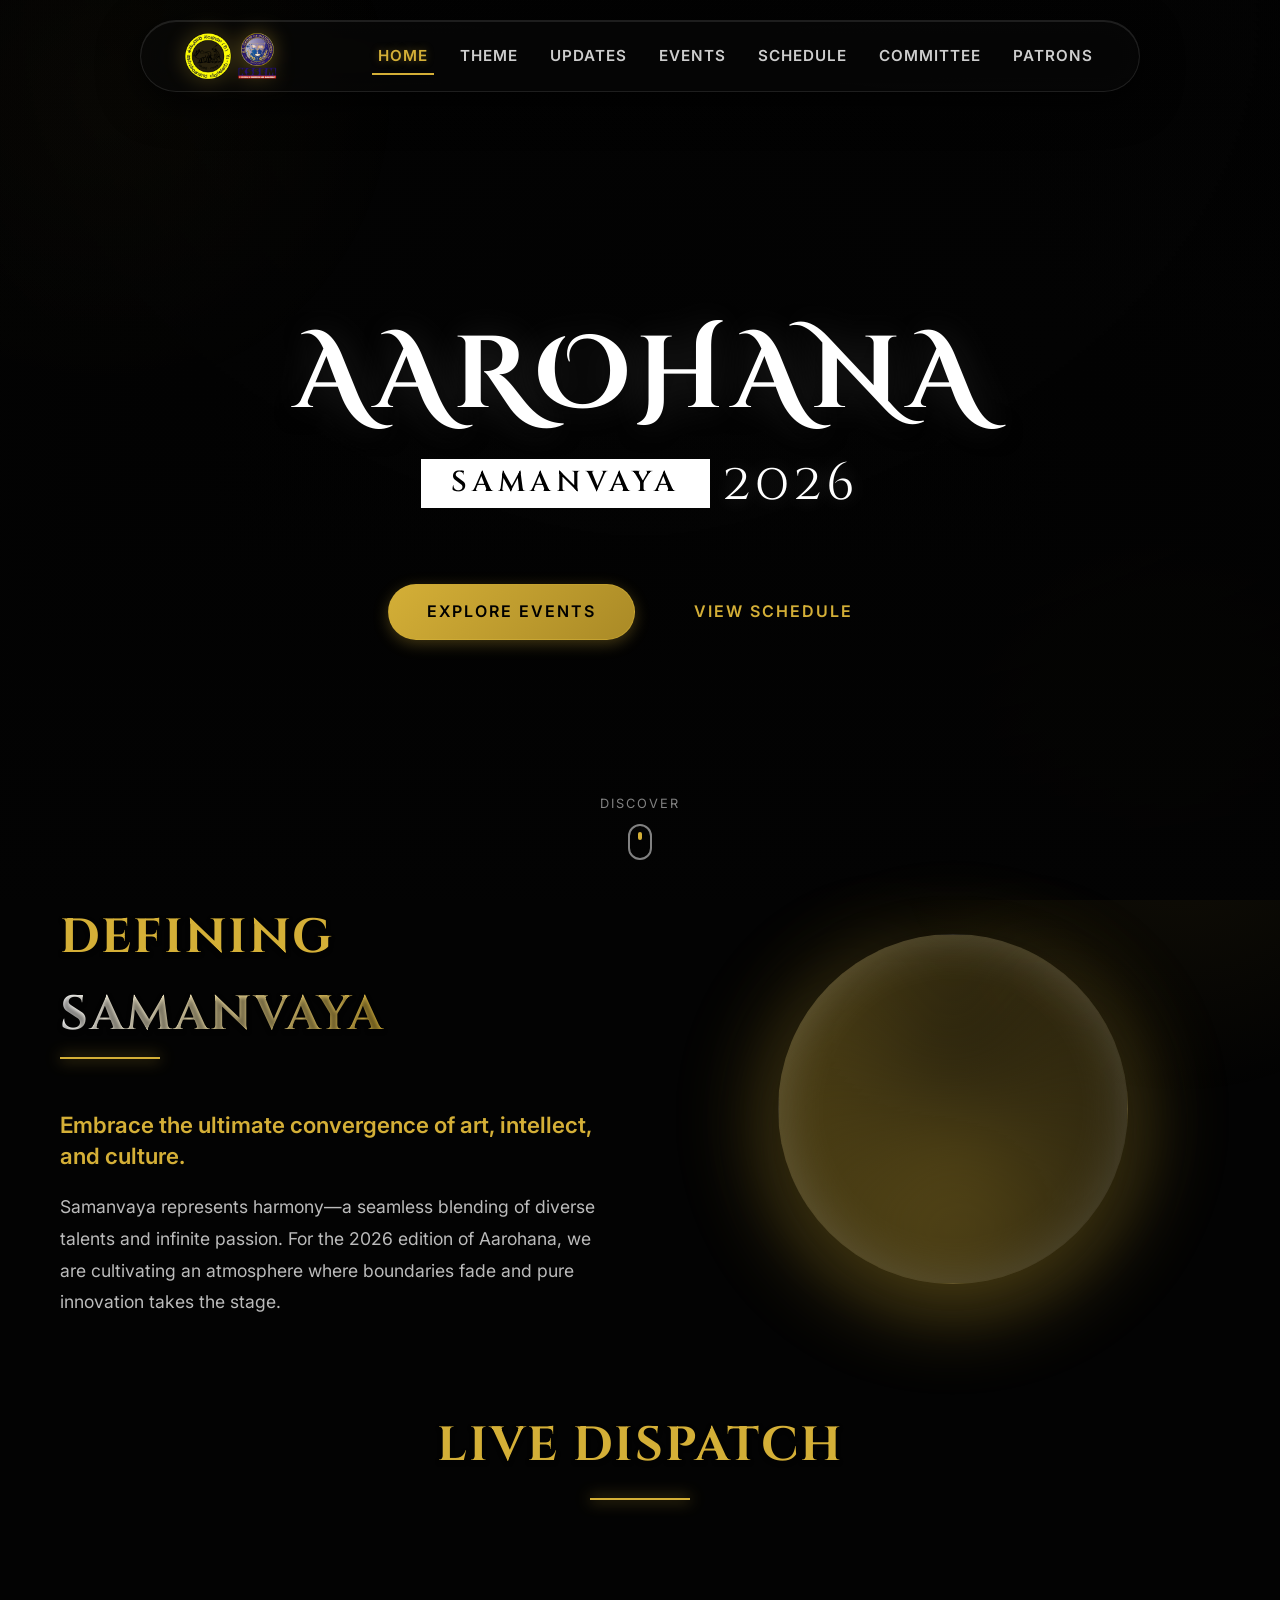
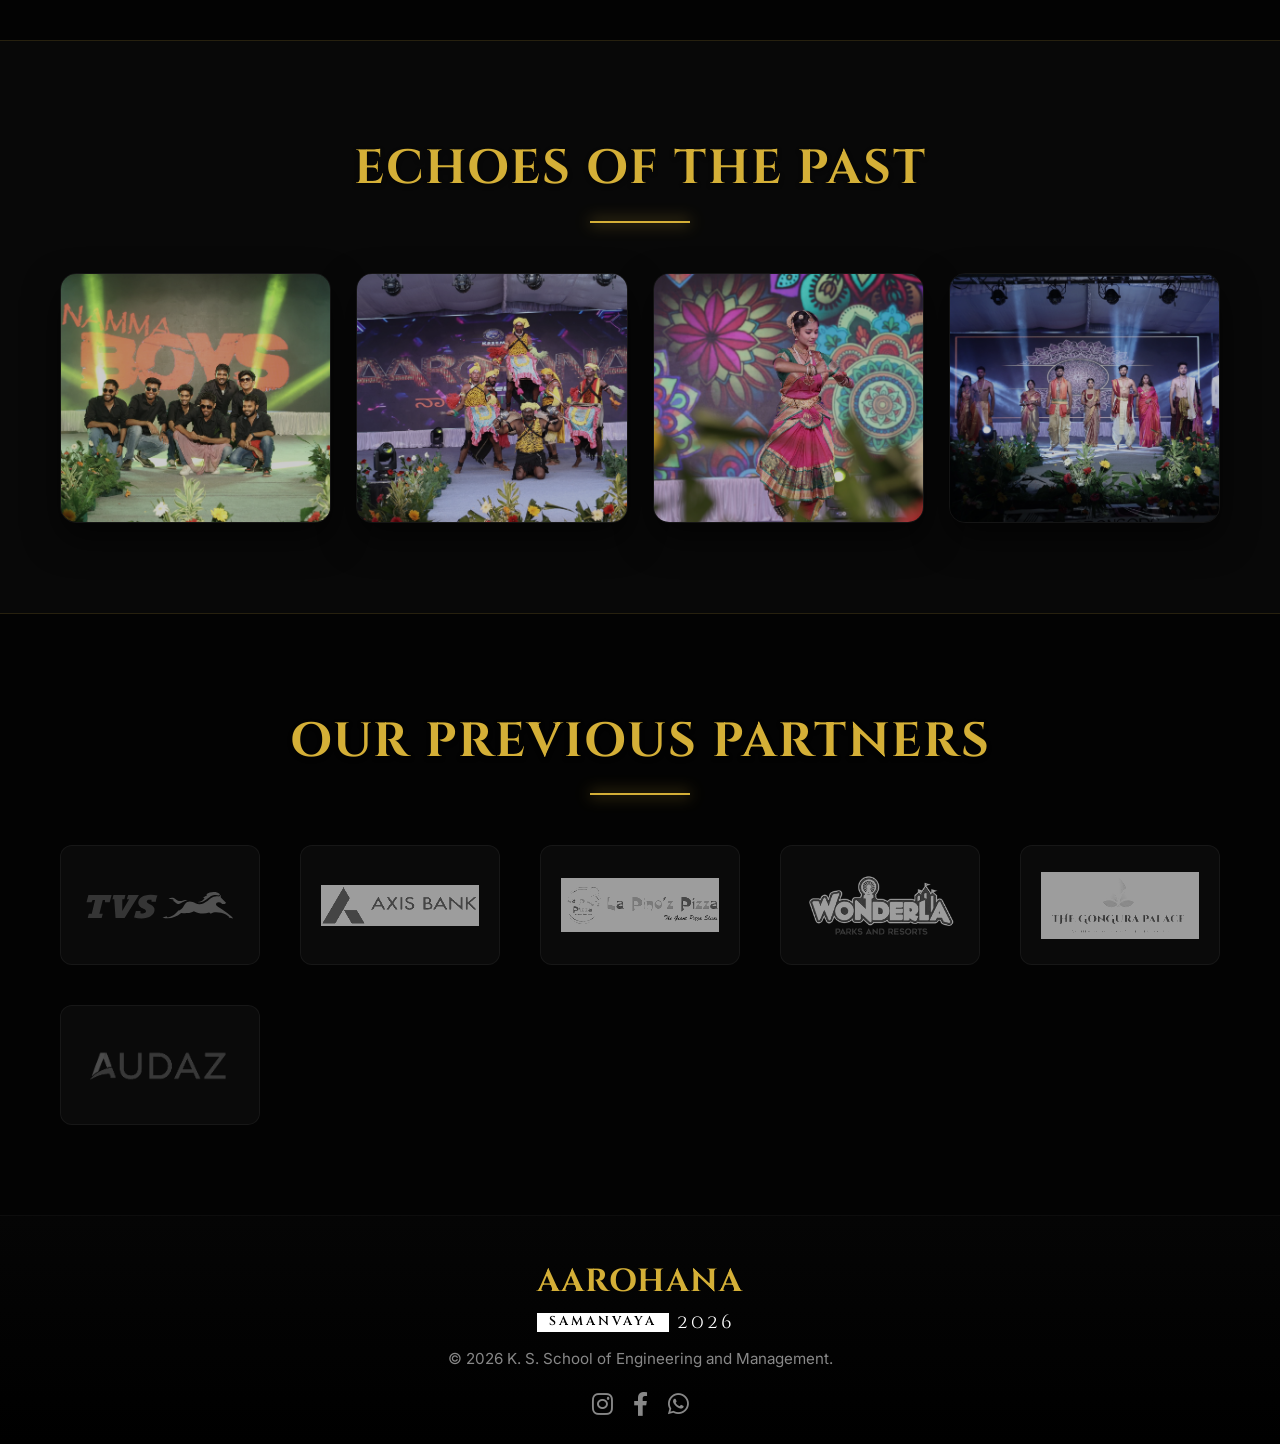
==== index.html @ 51654f7c "Initial commit" ====
<!DOCTYPE html>
<html lang="en">

<head>
    <meta charset="UTF-8">
    <meta name="viewport" content="width=device-width, initial-scale=1.0">
    <title>AAROHANA 2026 - KSSEM College Fest</title>
    <link rel="preconnect" href="https://fonts.googleapis.com">
    <link rel="preconnect" href="https://fonts.gstatic.com" crossorigin>
    <link
        href="https://fonts.googleapis.com/css2?family=Cinzel:wght@400;600;700&family=Cinzel+Decorative:wght@700&family=Inter:wght@300;400;600;700&family=Playfair+Display:wght@700&display=swap"
        rel="stylesheet">
    <link rel="stylesheet" href="https://cdnjs.cloudflare.com/ajax/libs/font-awesome/6.0.0-beta3/css/all.min.css">
    <link rel="stylesheet" href="style.css">
    <!-- Add Favicon Links Here -->
    <!-- <link rel="icon" href="/favicon.ico" sizes="any"> -->
    <!-- <link rel="apple-touch-icon" href="/apple-touch-icon.png"> -->
</head>

<body>
    <!-- Ambient Background Glows -->
    <div class="ambient-glow top-left"></div>
    <div class="ambient-glow bottom-right"></div>

    <!-- Header (Pill Style) -->
    <header class="site-header">
        <div class="container header-flex">
            <div class="logo">
                <a href="index.html"><img src="images/logo/kssem-logo-placeholder.webp" alt="KSSEM Logo"></a>
            </div>
            <nav class="main-navigation">
                <ul>
                    <li><a href="index.html" class="active">Home</a></li>
                    <li><a href="index.html#samanvaya">Theme</a></li>
                    <li><a href="index.html#updates">Updates</a></li>
                    <li><a href="events.html">Events</a></li>
                    <li><a href="schedule.html">Schedule</a></li>
                    <li><a href="committee.html">Committee</a></li>
                    <li><a href="managing_committee.html">Patrons</a></li>
                </ul>
            </nav>
            <button class="menu-toggle" aria-label="Toggle Menu">☰</button>
        </div>
    </header>

    <main>
        <!-- Premium Hero Section -->
        <section id="hero" class="hero-section">
            <video autoplay loop muted playsinline class="hero-background-video">
                <!-- Make sure to apply CSS blend-modes to this video -->
                <source src="images/video.webm" type="video/mp4">
            </video>
            <div class="hero-overlay"></div>

            <div class="hero-content reveal stagger-1">
                <h1 class="fest-title tracking-in-expand">AAROHANA</h1>
                <div class="theme-subtitle-row">
                    <span class="theme-badge">SAMANVAYA</span>
                    <span class="theme-year">2026</span>
                </div>

                <div class="hero-actions reveal stagger-2">
                    <a href="events.html" class="button button-primary glow-btn">Explore Events</a>
                    <a href="schedule.html" class="button button-outline">View Schedule</a>
                </div>
            </div>

            <!-- Scroll Indicator -->
            <div class="scroll-indicator">
                <span>Discover</span>
                <div class="mouse-icon"></div>
            </div>
        </section>

        <!-- The Theme Section (New UX Addition) -->
        <section id="samanvaya" class="">
            <div class="container theme-grid">
                <div class="theme-text reveal tilt-card">
                    <h2 class="section-title left-align">Defining <span class="text-gradient">SAMANVAYA</span></h2>
                    <p class="premium-lead">Embrace the ultimate convergence of art, intellect, and culture.</p>
                    <p>Samanvaya represents harmony—a seamless blending of diverse talents and infinite passion. For the
                        2026 edition of Aarohana, we are cultivating an atmosphere where boundaries fade and pure
                        innovation takes the stage.</p>
                </div>
                <div class="theme-visual reveal hover-glow">
                    <!-- Placeholder for an abstract 3D shape or highly aesthetic logo -->
                    <div class="glass-orb"></div>
                </div>
            </div>
        </section>

        <!-- Live Updates Section -->
        <section id="updates" class="content-section reveal stagger-container">
            <div class="container">
                <h2 class="section-title">Live Dispatch</h2>
                <div class="updates-wrapper">
                </div>
            </div>
        </section>

        <!-- Legacy Gallery -->
        <section id="gallery" class="content-section section-dark reveal stagger-container">
            <div class="container">
                <h2 class="section-title">Echoes of the Past</h2>
                <div class="masonry-gallery">
                    <div class="gallery-item tilt-card reveal"><img src="images/gallery/past-fest1.webp"
                            alt="Aarohana Fest Legacy"></div>
                    <div class="gallery-item tilt-card reveal"><img src="images/gallery/past-fest2.webp"
                            alt="Aarohana Fest Legacy"></div>
                    <div class="gallery-item tilt-card reveal"><img src="images/gallery/past-fest3.webp"
                            alt="Aarohana Fest Legacy"></div>
                    <div class="gallery-item tilt-card reveal"><img src="images/gallery/past-fest4.webp"
                            alt="Aarohana Fest Legacy"></div>
                </div>
            </div>
        </section>

        <!-- Elite Sponsors -->
        <section id="sponsors" class="content-section reveal stagger-container">
            <div class="container">
                <h2 class="section-title">Our Previous Partners</h2>
                <div class="sponsors-grid">
                    <div class="sponsor-logo tilt-card reveal"><img src="images/sponsors/TVSLogo.svg" alt="TVS"></div>
                    <div class="sponsor-logo tilt-card reveal"><img src="images/sponsors/sponsor1-logo.png"
                            alt="Axis Bank"></div>
                    <div class="sponsor-logo tilt-card reveal"><img src="images/sponsors/sponsor2-logo.png"
                            alt="La Pinoz"></div>
                    <div class="sponsor-logo tilt-card reveal"><img src="images/sponsors/wonderla.webp" alt="Wonderla">
                    </div>
                    <div class="sponsor-logo tilt-card reveal"><img src="images/sponsors/sponsor3-logo.png"
                            alt="Gongura"></div>
                    <div class="sponsor-logo tilt-card reveal"><img src="images/sponsors/AUDAZ.png" alt="Audaz"></div>
                </div>
            </div>
        </section>

    </main>

    <footer class="site-footer reveal">
        <div class="container footer-grid">
            <div class="footer-brand">
                <h3>AAROHANA</h3>
                <div class="footer-subtitle-row">
                    <span class="footer-badge">SAMANVAYA</span>
                    <span class="footer-year">2026</span>
                </div>
            </div>
            <div class="footer-meta">
                <p>&copy; 2026 K. S. School of Engineering and Management.</p>
                <div class="social-links">
                    <a href="https://www.instagram.com/kssem_culturals/" class="glow-hover"><i
                            class="fab fa-instagram"></i></a>
                    <a href="https://www.facebook.com/KSSEM-Aarohana-113875901332469" class="glow-hover"><i
                            class="fab fa-facebook-f"></i></a>
                    <a href="https://whatsapp.com/channel/0029VaSi5H05K3za6AUvZF2I" class="glow-hover"><i
                            class="fab fa-whatsapp"></i></a>
                </div>
            </div>
        </div>
    </footer>

    <script src="script.js"></script>
</body>

</html>
---- style.css ----
/* === Add or Modify these styles in style.css === */

/* --- Global Styles & Variables --- */
:root {
    --primary-color: #D4AF37; /* Premium Gold */
    --primary-glow: rgba(212, 175, 55, 0.6);
    --secondary-color: #F8E287; /* Light Gold Accent */
    --background-color: #030303; /* Absolute Dark - OLED black */
    --text-color: #E6E6E6; 
    --header-bg: rgba(10, 10, 10, 0.55); /* More translucent for pill */
    --footer-bg: #000000;
    --light-text: #ffffff;
    --card-bg: rgba(20, 20, 20, 0.4); /* True dark glassmorphism */
    --border-light: rgba(212, 175, 55, 0.15); 
    --border-medium: rgba(212, 175, 55, 0.4); 
    --accent-bg-color: #080808; 

    --font-title: 'Cinzel Decorative', serif;
    --font-heading: 'Cinzel', serif;
    --font-body: 'Inter', sans-serif;

    --container-width: 1200px;
}

* { box-sizing: border-box; margin: 0; padding: 0; }
html { scroll-behavior: smooth; }
body { font-family: var(--font-body); background-color: var(--background-color); color: var(--text-color); line-height: 1.6; font-size: 16px; overflow-x: hidden; }
.container { max-width: var(--container-width); margin: 0 auto; padding: 0 20px; }
a { color: var(--primary-color); text-decoration: none; transition: color 0.3s ease, text-shadow 0.3s ease; }
a:hover { color: var(--secondary-color); text-shadow: 0 0 10px rgba(248, 226, 135, 0.5); }
img { max-width: 100%; height: auto; display: block; }
.section-title { font-family: var(--font-heading); color: var(--primary-color); text-align: center; font-size: 3rem; margin-bottom: 50px; position: relative; padding-bottom: 15px; letter-spacing: 2px; text-transform: uppercase; text-shadow: 0 2px 4px rgba(0,0,0,0.5); }
.section-title::after { content: ''; position: absolute; bottom: 0; left: 50%; transform: translateX(-50%); width: 100px; height: 2px; background-color: var(--primary-color); box-shadow: 0 0 15px var(--primary-color); }
.content-section { padding: 90px 0; }
.accent-bg { background-color: var(--accent-bg-color); }
.text-center { text-align: center; }

/* --- Header (Pill Style) --- */
.site-header { 
    background-color: var(--header-bg); 
    backdrop-filter: blur(20px); 
    -webkit-backdrop-filter: blur(20px); 
    padding: 10px 20px; 
    border: 1px solid rgba(255, 255, 255, 0.1); 
    box-shadow: 0 10px 40px rgba(0, 0, 0, 0.8), inset 0 1px 0 rgba(255, 255, 255, 0.1); 
    position: fixed; 
    top: 20px; 
    left: 50%; 
    transform: translateX(-50%);
    width: 90%; 
    max-width: 1000px;
    border-radius: 50px;
    z-index: 1000; 
    transition: all 0.4s cubic-bezier(0.25, 1, 0.5, 1); 
}
.header-flex { display: flex; justify-content: space-between; align-items: center; }
.logo img { height: 50px; width: auto; filter: drop-shadow(0 0 10px rgba(212, 175, 55, 0.4)); transition: filter 0.3s; }
.logo img:hover { filter: drop-shadow(0 0 20px rgba(212, 175, 55, 0.8)); }
.main-navigation ul { list-style: none; display: flex; gap: 20px; margin: 0; padding: 0; align-items: center; flex-wrap: wrap; }
.main-navigation a { font-family: var(--font-body); font-weight: 600; color: var(--light-text); padding: 8px 6px; border-bottom: 2px solid transparent; transition: all 0.3s ease; font-size: 0.95rem; text-transform: uppercase; letter-spacing: 1px; white-space: nowrap; opacity: 0.8; }
.main-navigation a:hover, .main-navigation a.active { color: var(--primary-color); border-bottom-color: var(--primary-color); opacity: 1; text-shadow: 0 0 8px rgba(212, 175, 55, 0.4); }
.menu-toggle { display: none; background: none; border: none; font-size: 2rem; cursor: pointer; color: var(--primary-color); }

/* --- Premium Hero Section --- */
.hero-section { position: relative; min-height: 100vh; display: flex; align-items: center; justify-content: center; text-align: center; overflow: hidden; border: none; padding: 120px 20px 80px 20px; box-sizing: border-box; }
.hero-background-video { position: absolute; top: 0; left: 0; width: 100%; height: 100%; z-index: -2; object-fit: cover; filter: brightness(0.5) contrast(1.2) hue-rotate(-10deg); }
.hero-overlay { position: absolute; top: 0; left: 0; width: 100%; height: 100%; background: linear-gradient(180deg, rgba(3,3,3,0.2) 0%, rgba(3,3,3,0.95) 100%), radial-gradient(circle at center, rgba(0,0,0,0) 0%, rgba(3,3,3,0.6) 100%); z-index: -1; }
.hero-content { position: relative; z-index: 10; display: flex; flex-direction: column; align-items: center; gap: 15px; padding-top: 20px; max-width: 100%; }
.year-badge { background: rgba(212, 175, 55, 0.1); border: 1px solid var(--primary-color); padding: 8px 24px; border-radius: 30px; font-family: var(--font-body); font-size: 0.9rem; text-transform: uppercase; letter-spacing: 3px; color: var(--primary-color); box-shadow: 0 0 20px rgba(212, 175, 55, 0.2); margin-bottom: 5px; }
.fest-title { font-family: var(--font-title); font-size: clamp(3rem, 8vw, 6.5rem); color: #fff; line-height: 1.1; letter-spacing: clamp(2px, 2vw, 8px); text-shadow: 0 0 40px rgba(255, 255, 255, 0.15), 0 5px 20px rgba(0,0,0,0.8); margin-bottom: 5px; width: 100%; word-wrap: break-word; }
.theme-subtitle-row { display: flex; align-items: center; justify-content: center; gap: 12px; margin-top: 5px; margin-bottom: 30px; }
.theme-badge { font-family: 'Cinzel', serif; font-size: 1.8rem; color: #000; background: #fff; padding: 10px 30px; letter-spacing: 5px; text-transform: uppercase; font-weight: 600; line-height: 1; }
.theme-year { font-family: var(--font-title); font-size: 3.2rem; color: #fff; letter-spacing: 5px; line-height: 1; text-shadow: 0 0 20px rgba(255,255,255,0.2); }
.hero-actions { display: flex; gap: 20px; margin-top: 30px; justify-content: center; }

/* Scroll Indicator */
.scroll-indicator { position: absolute; bottom: 40px; left: 50%; transform: translateX(-50%); display: flex; flex-direction: column; align-items: center; gap: 10px; color: rgba(255,255,255,0.5); font-size: 0.8rem; text-transform: uppercase; letter-spacing: 2px; animation: pulse 2s infinite; pointer-events: none; }
.mouse-icon { width: 24px; height: 36px; border: 2px solid rgba(255,255,255,0.5); border-radius: 12px; position: relative; }
.mouse-icon::before { content: ''; width: 4px; height: 8px; background: var(--primary-color); position: absolute; top: 6px; left: 50%; transform: translateX(-50%); border-radius: 2px; animation: scrollBounce 1.5s infinite; }
@keyframes scrollBounce { 0% { top: 6px; opacity: 1; } 100% { top: 18px; opacity: 0; } }
@keyframes pulse { 0% { opacity: 0.6; } 50% { opacity: 1; } 100% { opacity: 0.6; } }

/* --- Dynamic Lighting & Effects --- */
.ambient-glow { position: fixed; width: 600px; height: 600px; border-radius: 50%; background: radial-gradient(circle, rgba(212, 175, 55, 0.08) 0%, rgba(0,0,0,0) 70%); z-index: -999; pointer-events: none; }
.ambient-glow.top-left { top: -200px; left: -200px; }
.ambient-glow.bottom-right { bottom: -200px; right: -200px; }
.tilt-card { transform-style: preserve-3d; transform: perspective(1000px); }
.glass-orb { width: min(350px, 90vw); height: min(350px, 90vw); border-radius: 50%; background: linear-gradient(135deg, rgba(212, 175, 55, 0.3) 0%, rgba(20,20,20,0.1) 100%); backdrop-filter: blur(30px); border: 1px solid rgba(255,255,255,0.1); box-shadow: inset 0 0 50px rgba(255,255,255,0.2), 0 20px 50px rgba(0,0,0,0.5), 0 0 80px rgba(212, 175, 55, 0.2); animation: floatOrb 6s ease-in-out infinite; margin: 0 auto; position: relative; }
.glass-orb::after { content:''; position: absolute; top:-10%; left:-10%; right:-10%; bottom:-10%; border-radius: 50%; background: conic-gradient(from 0deg, transparent, var(--primary-color), transparent); filter: blur(40px); z-index:-1; opacity:0.3; animation: spin 10s linear infinite; }
@keyframes spin { 100% { transform: rotate(360deg); } }
@keyframes floatOrb { 0% { transform: translateY(0px) rotate(0deg); } 50% { transform: translateY(-30px) rotate(5deg); } 100% { transform: translateY(0px) rotate(0deg); } }

/* --- The Theme Section --- */
.theme-grid { display: flex; flex-wrap: wrap; gap: 40px; align-items: center; justify-content: center; }
.theme-text { flex: 1 1 400px; max-width: 100%; box-sizing: border-box; }
.theme-visual { flex: 1 1 350px; max-width: 100%; display: flex; justify-content: center; }
.theme-text { padding-right: 40px; }
.left-align { text-align: left; margin-left: 0; padding-bottom: 5px; }
.left-align::after { left: 0; transform: none; }
.text-gradient { background: linear-gradient(to right, #FFF, var(--primary-color)); -webkit-background-clip: text; -webkit-text-fill-color: transparent; }
.premium-lead { font-size: 1.4rem; color: var(--primary-color); font-weight: 600; margin-bottom: 20px; line-height: 1.4; }
.theme-text p:not(.premium-lead) { font-size: 1.1rem; color: #bbb; line-height: 1.8; }


/* --- Buttons --- */
.button { display: inline-flex; align-items: center; justify-content: center; gap: 8px; padding: 14px 38px; border-radius: 50px; font-family: var(--font-body); font-weight: 600; font-size: 1rem; text-transform: uppercase; letter-spacing: 2px; cursor: pointer; transition: all 0.4s cubic-bezier(0.25, 0.8, 0.25, 1); border: 1px solid transparent; text-align: center; position: relative; overflow: hidden; z-index: 1; }
.button::before { content: ''; position: absolute; top: 0; left: 0; width: 0%; height: 100%; background: rgba(255, 255, 255, 0.1); transition: all 0.4s cubic-bezier(0.25, 0.8, 0.25, 1); z-index: -1; }
.button:hover::before { width: 100%; }
.button-primary { background: linear-gradient(135deg, #D4AF37 0%, #AA8A26 100%); color: #000; box-shadow: 0 4px 15px rgba(212, 175, 55, 0.3); border-color: rgba(212, 175, 55, 0.5); }
.button-primary:hover { transform: translateY(-3px); box-shadow: 0 8px 25px rgba(212, 175, 55, 0.5); color: #000; }
.button-secondary { background: transparent; color: var(--primary-color); border: 1px solid var(--primary-color); backdrop-filter: blur(5px); box-shadow: 0 4px 15px rgba(0, 0, 0, 0.2); }
.button-secondary:hover { background: rgba(212, 175, 55, 0.1); color: var(--secondary-color); transform: translateY(-3px); box-shadow: 0 8px 25px rgba(212, 175, 55, 0.2); border-color: var(--secondary-color); }
.button-secondary i { font-size: 1.1em; }

/* --- Live Updates Section --- */
.updates-wrapper { display: flex; flex-direction: column; gap: 20px; max-width: 800px; margin: 0 auto; }
.update-card { background-color: var(--card-bg); backdrop-filter: blur(15px); -webkit-backdrop-filter: blur(15px); padding: 30px; border-radius: 16px; border: 1px solid rgba(255,255,255,0.05); border-left: 4px solid var(--primary-color); box-shadow: 0 10px 30px rgba(0,0,0,0.5); position: relative; overflow: hidden; }
.update-card::before { content:''; position: absolute; top: 0; left: 0; width: 100%; height: 100%; background: linear-gradient(90deg, transparent, rgba(255,255,255,0.05), transparent); transform: translateX(-100%); transition: transform 0.6s ease; }
.update-card:hover::before { transform: translateX(100%); }
.update-blob { position: absolute; top: -50px; right: -50px; width: 150px; height: 150px; background: var(--primary-color); filter: blur(60px); opacity: 0.15; border-radius: 50%; pointer-events: none; }
.update-date { display: inline-flex; align-items: center; gap: 8px; font-size: 0.9rem; color: var(--primary-color); font-weight: 600; letter-spacing: 1px; margin-bottom: 12px; }
.update-head { font-family: var(--font-heading); font-size: 1.6rem; color: #fff; margin-bottom: 10px; }
.update-text { font-size: 1.1rem; line-height: 1.6; color: #ccc; }
.update-link { font-weight: 600; color: var(--primary-color); display: inline-flex; margin-top: 15px; transition: gap 0.3s ease; }
.update-link:hover { color: var(--secondary-color); gap: 5px; text-shadow: 0 0 10px rgba(248, 226, 135, 0.4); }

/* --- Legacy Gallery Section --- */
.masonry-gallery { display: grid; grid-template-columns: repeat(auto-fit, minmax(250px, 1fr)); gap: 25px; grid-auto-rows: 250px; }
.gallery-item { position: relative; border-radius: 16px; overflow: hidden; box-shadow: 0 15px 35px rgba(0,0,0,0.6); border: 1px solid rgba(255,255,255,0.05); }
.gallery-item img { width: 100%; height: 100%; object-fit: cover; transition: transform 0.6s cubic-bezier(0.25, 1, 0.5, 1), filter 0.6s ease; filter: brightness(0.8) grayscale(20%); }
.gallery-item:hover img { transform: scale(1.1); filter: brightness(1.1) grayscale(0%); }
.gallery-item::after { content:''; position: absolute; inset:0; border: 2px solid transparent; border-radius: 16px; transition: border-color 0.4s ease; pointer-events: none; }
.gallery-item:hover::after { border-color: rgba(212, 175, 55, 0.4); box-shadow: inset 0 0 20px rgba(212, 175, 55, 0.2); }

/* --- Footer & Teaser Fixes --- */
.footer-grid { display: grid; grid-template-columns: 1fr 1fr; gap: 40px; align-items: center; text-align: left; }
.footer-brand h3 { font-family: var(--font-heading); font-size: 2rem; color: var(--primary-color); margin-bottom: 5px; letter-spacing: 1px; }
.footer-subtitle-row { display: flex; align-items: center; gap: 8px; margin-top: 2px; }
.footer-badge { font-family: 'Cinzel', serif; font-size: 0.8rem; color: #000; background: #fff; padding: 3px 12px; letter-spacing: 3px; text-transform: uppercase; font-weight: 600; line-height: 1; }
.footer-year { font-family: var(--font-title); font-size: 1.2rem; color: #fff; letter-spacing: 3px; line-height: 1; }
.footer-brand p { letter-spacing: 5px; color: #888; font-size: 0.9rem; text-transform: uppercase; margin: 0; }
.footer-meta { text-align: right; }
.footer-meta .social-links { justify-content: flex-end; }
.section-dark { background-color: var(--accent-bg-color); border-top: 1px solid var(--border-light); border-bottom: 1px solid var(--border-light); }
.subtitle-text { font-size: 1.2rem; color: #bbb; }
.spacer-30 { height: 30px; }


/* --- Sponsors Section --- */
.sponsors-grid { display: grid; grid-template-columns: repeat(auto-fit, minmax(180px, 1fr)); gap: 40px; align-items: center; justify-items: center; }
.sponsor-logo { display: flex; justify-content: center; align-items: center; padding: 20px; transition: all 0.4s ease; background-color: rgba(255,255,255,0.03); border-radius: 12px; border: 1px solid rgba(255,255,255,0.05); width: 100%; height: 120px; }
.sponsor-logo img {max-height: 80px; width: auto; filter: grayscale(100%) brightness(1.5) opacity(0.6); transition: all 0.4s ease; }
.sponsor-logo:hover img { filter: grayscale(0%) brightness(1) drop-shadow(0 0 10px rgba(212, 175, 55, 0.4)) opacity(1); }
.sponsor-logo:hover { transform: translateY(-5px); background-color: rgba(255,255,255,0.08); border-color: var(--border-light); box-shadow: 0 10px 20px rgba(0,0,0,0.3); }

/* --- Committee Preview Section --- */
#committee-preview p { max-width: 600px; margin: 0 auto 20px auto; }

/* --- Events Page Specific Styles --- */
.event-category { margin-bottom: 50px; }
.category-title { font-family: var(--font-heading); color: var(--primary-color); font-size: 2.2rem; text-align: center; margin-bottom: auto; border-bottom: 2px solid var(--secondary-color); display: inline-block; padding-bottom: 5px; position: relative; left: 50%; transform: translateX(-50%); letter-spacing: 1px; }
.sub-category-title { font-family: var(--font-heading); color: var(--secondary-color); font-size: 1.6rem; text-align: center; margin-top: 30px; margin-bottom: 20px; }
.events-grid { display: grid; grid-template-columns: repeat(3, 1fr); gap: 30px; margin-bottom: 30px; }
/* --- Premium Event Bento Cards --- */
.event-card { background: rgba(20,20,20,0.6); border: 1px solid rgba(212, 175, 55, 0.15); border-radius: 20px; overflow: hidden; padding: 0; box-shadow: 0 10px 30px rgba(0,0,0,0.5); cursor: pointer; position: relative; height: 100%; display: flex; flex-direction: column; transition: border-color 0.4s ease, box-shadow 0.4s ease; text-align: left; }
.event-card:hover { border-color: rgba(212, 175, 55, 0.5); box-shadow: 0 20px 40px rgba(0,0,0,0.8), inset 0 0 20px rgba(212, 175, 55, 0.1); }
.card-glow { position: absolute; width: 100%; height: 100%; top: 0; left: 0; background: radial-gradient(circle at 50% 50%, rgba(212, 175, 55, 0.1), transparent 70%); opacity: 0; transition: opacity 0.5s ease; pointer-events: none; }
.event-card:hover .card-glow { opacity: 1; }
.card-content { padding: 30px; display: flex; flex-direction: column; height: 100%; z-index: 2; position: relative; }
.bento-title { font-family: var(--font-heading); font-size: 1.6rem; color: #fff; margin-bottom: 20px; letter-spacing: 1px; }
.bento-meta { display: flex; flex-direction: column; gap: 10px; margin-bottom: 20px; flex-grow: 1; }
.bento-meta span { display: flex; align-items: center; gap: 10px; font-size: 0.95rem; color: #bbb; }
.bento-meta i { color: var(--primary-color); width: 20px; text-align: center; }
.bento-cta { margin-top: auto; padding-top: 20px; border-top: 1px solid rgba(255,255,255,0.05); color: var(--primary-color); font-weight: 600; font-size: 0.9rem; text-transform: uppercase; letter-spacing: 1px; display: flex; justify-content: space-between; align-items: center; transition: color 0.3s; }
.event-card:hover .bento-cta { color: var(--secondary-color); text-shadow: 0 0 10px rgba(212, 175, 55, 0.4); }

/* Remove old poster styles but keep image as preview */
.event-poster-image { width: 100%; height: 260px; object-fit: contain; display: block; border-bottom: 2px solid rgba(212, 175, 55, 0.2); filter: brightness(0.9); transition: filter 0.4s ease; background-color: rgba(5,5,5,0.6); padding: 10px; }
.event-card:hover .event-poster-image { filter: brightness(1.1); }
.event-poster-title { display: none; }

/* Responsive adjustments for Event Grids grid */
@media (max-width: 900px) {
    .events-grid { grid-template-columns: repeat(2, 1fr); }
}
@media (max-width: 600px) {
    .events-grid { grid-template-columns: 1fr; }
}

/* --- Event Modal Styles --- */
.modal { display: none; position: fixed; z-index: 2000; left: 0; top: 0; width: 100%; height: 100%; overflow: auto; background-color: rgba(0,0,0,0.85); backdrop-filter: blur(5px); opacity: 0; transition: opacity 0.3s ease-in-out; padding-top: 5vh; }
.modal.active { display: block; opacity: 1; }
.modal-content { background-color: #111; margin: auto; padding: 35px 45px; border: 1px solid var(--border-medium); border-bottom: 3px solid var(--primary-color); border-radius: 12px; width: 90%; max-width: 650px; position: relative; box-shadow: 0 15px 40px rgba(212, 175, 55, 0.2); animation: slideDown 0.4s cubic-bezier(0.175, 0.885, 0.32, 1.275); }
@keyframes slideDown { from {transform: translateY(-50px) scale(0.95); opacity: 0;} to {transform: translateY(0) scale(1); opacity: 1;} }
.modal-close-button { color: #888; position: absolute; top: 15px; right: 25px; font-size: 32px; font-weight: bold; transition: color 0.3s ease, transform 0.3s; line-height: 1; }
.modal-close-button:hover, .modal-close-button:focus { color: var(--primary-color); text-decoration: none; cursor: pointer; transform: rotate(90deg); }
#modalEventTitle { font-family: var(--font-heading); color: var(--primary-color); margin-top: 0; margin-bottom: 25px; font-size: 2.2rem; text-align: center; letter-spacing: 1px; }
.modal-details-grid { display: grid; grid-template-columns: repeat(auto-fit, minmax(200px, 1fr)); gap: 15px 20px; margin-bottom: 25px; font-size: 1.05rem; }
.modal-details-grid p { margin-bottom: 5px; display: flex; align-items: center; color: var(--text-color); }
.modal-details-grid p i { margin-right: 12px; color: var(--secondary-color); width: 1.5em; text-align: center; font-size: 1.2em; text-shadow: 0 0 5px rgba(248, 226, 135, 0.5); }
.modal-details-grid p strong { display: none; }
.modal-divider { border: 0; height: 1px; background-image: linear-gradient(to right, rgba(212, 175, 55, 0), var(--primary-color), rgba(212, 175, 55, 0)); margin: 30px 0; }
#modalEventDescription { line-height: 1.7; margin-bottom: 25px; font-size: 1.1rem; color: #f0f0f0; }
#modalEventRulesLink { text-align: center; margin: 25px 0; }
.modal-register-button { display: block; width: 70%; margin: 25px auto 0 auto; text-align: center; font-size: 1.15rem; }

/* --- Schedule Page Styles --- */
.schedule-note { margin-bottom: 40px; font-style: italic; color: #999; }
.schedule-container { max-width: 900px; margin: 0 auto; }
.schedule-day { background-color: var(--card-bg); border: 1px solid var(--border-light); border-left: 6px solid var(--primary-color); padding: 30px 40px; margin-bottom: 35px; border-radius: 8px; box-shadow: 0 5px 15px rgba(0,0,0,0.3); backdrop-filter: blur(5px); }
.day-heading { font-family: var(--font-heading); color: var(--primary-color); font-size: 1.9rem; margin-bottom: 25px; padding-bottom: 15px; border-bottom: 1px dashed var(--border-medium); }
.day-events-list { list-style: none; padding-left: 0; }
.day-events-list li { padding: 15px 0; border-bottom: 1px solid rgba(255,255,255,0.05); display: flex; justify-content: space-between; flex-wrap: wrap; gap: 15px; font-size: 1.1rem; transition: background 0.3s; }
.day-events-list li:hover { background: rgba(212, 175, 55, 0.05); padding-left: 10px; border-radius: 5px; }
.day-events-list li:last-child { border-bottom: none; }
.event-time { font-weight: bold; color: var(--secondary-color); min-width: 170px; flex-shrink: 0; font-family: monospace; font-size: 1.2rem; }
.event-venue { font-style: italic; color: #bbb; font-size: 1rem; text-align: right; margin-left: auto; padding-left: 15px; }

/* --- Registration Form Styles --- */
.classical-form { max-width: 700px; margin: 40px auto; background-color: #111; padding: 40px 50px; border: 1px solid var(--border-medium); border-radius: 12px; box-shadow: 0 10px 30px rgba(0, 0, 0, 0.5); }
.form-group { margin-bottom: 25px; }
.form-group label { display: block; font-family: var(--font-heading); color: var(--primary-color); margin-bottom: 10px; font-size: 1.15rem; text-align: center; }
.form-group input[type="text"], .form-group input[type="email"], .form-group input[type="tel"], .form-group select { width: 100%; padding: 15px; border: 1px solid var(--border-light); border-radius: 6px; font-family: var(--font-body); font-size: 1.05rem; background-color: rgba(255,255,255,0.05); color: #fff; transition: border-color 0.3s ease, box-shadow 0.3s ease, background 0.3s; }
.form-group input:focus, .form-group select:focus { outline: none; border-color: var(--primary-color); background-color: rgba(255,255,255,0.08); box-shadow: 0 0 8px rgba(212, 175, 55, 0.3); }
.form-group select option { background-color: #111; color: #fff; }
.form-group.event-selection > label { margin-bottom: 10px; }
.form-group select { cursor: pointer; }
optgroup { font-weight: bold; font-style: italic; color: var(--primary-color); }
option { font-weight: normal; font-style: normal; }
.payment-info p { font-size: 1rem; color: #bbb; margin-top: -15px; margin-bottom: 25px; text-align: center; padding: 15px; border-radius: 6px; background: rgba(212, 175, 55, 0.05); border: 1px dashed var(--border-light); line-height: 1.6; }
.payment-info p strong { font-weight: bold; color: var(--primary-color); }
.payment-info p em { display: block; margin-top: 5px; font-size: 0.9rem; }
.classical-form button[type="submit"] { width: auto; min-width: 200px; display: block; margin: 0 auto; padding: 16px 35px; font-size: 1.15rem; }
.classical-form button[type="submit"]:disabled { background-color: #444; border-color: #444; cursor: not-allowed; color: #888; box-shadow: none; transform: none; }

/* --- Committee Page Styles (Student) --- */
.committee-section { margin-bottom: 50px; }
.committee-sub-title { font-family: var(--font-heading); color: var(--primary-color); font-size: 2rem; text-align: center; margin-bottom: 35px; border-bottom: 2px solid var(--border-medium); display: inline-block; padding-bottom: 8px; position: relative; left: 50%; transform: translateX(-50%); letter-spacing: 1px; }
#committee-page .committee-grid { display: grid; justify-content: center; gap: 35px; }
#committee-page .core-committee { grid-template-columns: repeat(auto-fit, minmax(220px, 1fr)); max-width: 900px; margin: 0 auto; }
#committee-page .team-leads { grid-template-columns: repeat(auto-fit, minmax(200px, 1fr)); max-width: 600px; margin: 0 auto 30px auto; }
#committee-page .team-members { grid-template-columns: repeat(auto-fit, minmax(160px, 1fr)); }
#committee-page .committee-member { text-align: center; padding: 20px; background: rgba(255,255,255,0.02); border: 1px solid rgba(255,255,255,0.05); border-radius: 12px; transition: transform 0.3s, box-shadow 0.3s; }
#committee-page .committee-member:hover { transform: translateY(-5px); box-shadow: 0 10px 25px rgba(0,0,0,0.5); background: rgba(255,255,255,0.05); border-color: rgba(212,175,55,0.2); }
#committee-page .member-photo-wrapper { position: relative; width: 150px; height: 150px; margin: 0 auto 15px auto; border-radius: 50%; overflow: hidden; border: 3px solid var(--secondary-color); box-shadow: 0 5px 15px rgba(212, 175, 55, 0.2); background-color: #111; }
#committee-page .core-committee .member-photo-wrapper, #committee-page .committee-member.lead .member-photo-wrapper { width: 180px; height: 180px; }
#committee-page .team-members .member-photo-wrapper { width: 120px; height: 120px; }
#committee-page .member-photo-wrapper img { width: 100%; height: 100%; object-fit: cover; display: block; transition: transform 0.4s ease; filter: brightness(0.9); }
#committee-page .insta-link { position: absolute; top: 0; left: 0; width: 100%; height: 100%; background-color: rgba(10, 10, 10, 0.7); display: flex; justify-content: center; align-items: center; opacity: 0; transition: opacity 0.3s ease-in-out; border-radius: 50%; color: var(--primary-color); backdrop-filter: blur(2px); }
#committee-page .insta-link i.fab.fa-instagram { font-size: 2.5rem; text-shadow: 0 0 10px rgba(212, 175, 55, 0.5); }
#committee-page .team-members .insta-link i.fab.fa-instagram { font-size: 2rem; }
#committee-page .member-photo-wrapper:hover .insta-link { opacity: 1; }
#committee-page .member-photo-wrapper:hover img { transform: scale(1.15); filter: brightness(1); }
#committee-page .committee-member h4 { font-family: var(--font-heading); font-size: 1.3rem; color: var(--primary-color); margin-bottom: 5px; letter-spacing: 0.5px; }
#committee-page .committee-member p { font-size: 1rem; color: #aaa; margin-top: -5px; font-style: italic; }
#committee-page .team-members .committee-member h4 { font-size: 1.15rem; color: var(--secondary-color); }
#committee-page .team-members .committee-member p { display: none; }

/* --- Managing Committee Page Styles --- */
#managing-committee-page .committee-grid { display: grid; justify-content: center; gap: 40px; max-width: 1100px; margin: 0 auto; }
#managing-committee-page .managing-top-row { grid-template-columns: repeat(auto-fit, minmax(300px, 1fr)); }
#managing-committee-page .managing-bottom-row { grid-template-columns: repeat(auto-fit, minmax(320px, 1fr)); max-width: 800px; }
.managing-member { text-align: center; height: fit-content; padding: 25px; background: rgba(255, 255, 255, 0.03); border: 1px solid rgba(255, 255, 255, 0.05); border-radius: 12px; transition: transform 0.3s, box-shadow 0.3s; }
.managing-member:hover { transform: translateY(-5px); box-shadow: 0 15px 30px rgba(0,0,0,0.5); border-color: rgba(212,175,55,0.3); }
.managing-member-photo { width: 100%; max-width: 300px; height: 220px; border-radius: 8px; border: 2px solid var(--secondary-color); box-shadow: 0 10px 25px rgba(0,0,0,0.4); margin: 0 auto 20px auto; display: block; object-fit: cover; background-color: #111; filter: brightness(0.9); transition: filter 0.3s; }
.managing-member:hover .managing-member-photo { filter: brightness(1.1); }
.managing-member h4 { font-family: var(--font-heading); font-size: 1.5rem; color: var(--primary-color); margin-bottom: 8px; letter-spacing: 0.5px; }
.managing-member p.designation { font-size: 1.05rem; color: #ccc; line-height: 1.5; font-style: italic; }
.group-photo { max-width: 100%; height: auto; border: 2px solid var(--secondary-color); box-shadow: 0 15px 40px rgba(0,0,0,0.5); border-radius: 8px; margin: 30px auto; display: block; background-color: #111; }
.group-photo-description { max-width: 900px; margin: 25px auto 0 auto; font-size: 1.05rem; line-height: 1.7; color: #ddd; text-align: justify; padding: 20px; background: rgba(0,0,0,0.3); border-radius: 8px; border-left: 4px solid var(--primary-color); }
.group-photo-description p { margin-bottom: 12px; }
.group-photo-description strong { color: var(--primary-color); font-family: var(--font-heading); letter-spacing: 0.5px; }

/* --- Footer --- */
.site-footer { background: linear-gradient(180deg, #050505 0%, #000000 100%); color: #888; padding: 40px 0 20px 0; text-align: center; border-top: 1px solid rgba(255,255,255,0.05); }
.site-footer .container { display: flex; flex-direction: column; align-items: center; gap: 15px; }
.site-footer p { margin: 0; font-size: 0.95rem; }
.site-footer .social-links { display: flex; gap: 20px; justify-content: center; margin-top: 15px; }
.site-footer .social-links a { color: #888; font-size: 1.5rem; transition: color 0.3s ease, transform 0.3s, text-shadow 0.3s; }
.site-footer .social-links a:hover { color: var(--primary-color); transform: translateY(-3px); text-shadow: 0 0 10px rgba(212, 175, 55, 0.4); }

/* --- Responsive --- */
@media (max-width: 992px) {
    :root { --container-width: 960px; }
    .hero-content .fest-title { font-size: 4rem; }
    .hero-content .theme-kannada { font-size: 1.9rem; }
    .section-title { font-size: 2.2rem; }
    .main-navigation ul { gap: 12px; }
    .main-navigation a { font-size: 0.8rem; padding: 8px 2px; }
    .events-grid {
        grid-template-columns: repeat(2, 1fr); /* 2 columns on medium screens */
    }
}
@media (max-width: 768px) {
    :root { --container-width: 100%; }
    .logo img { height: 55px; }
    .section-title { font-size: 2rem; }
    .hero-section {
        min-height: 40vh; /* Slightly adjust hero height for mobile */
        /* Ensure video content aligns well */
    }
    .hero-content .fest-title { font-size: 3rem; }
    .hero-content .theme-kannada { font-size: 1.6rem; }
    .main-navigation { display: none; position: absolute; top: 100%; left: 0; width: 100%; background-color: var(--header-bg); box-shadow: 0 4px 6px rgba(0,0,0,0.1); border-top: 1px solid var(--border-light); }
    .main-navigation.active { display: block; }
    .main-navigation ul { flex-direction: column; padding: 10px 0; gap: 0; }
    .main-navigation li { width: 100%; text-align: center; border-bottom: 1px solid #eee; }
    .main-navigation li:last-child { border-bottom: none; }
    .main-navigation a { display: block; padding: 15px; border-bottom: none; font-size: 1rem; }
    .main-navigation a:hover { background-color: #f8f8f8; color: var(--primary-color); border-bottom: none; }
    .menu-toggle { display: block; }
    .gallery-grid, .events-grid, .sponsors-grid { grid-template-columns: repeat(auto-fit, minmax(200px, 1fr)); gap: 15px; }
    /* Committee grids */
    #committee-page .core-committee, #committee-page .team-leads, #committee-page .team-members { grid-template-columns: repeat(auto-fit, minmax(150px, 1fr)); max-width: 100%; }
    #committee-page .member-photo-wrapper { width: 120px; height: 120px; }
    #committee-page .core-committee .member-photo-wrapper, #committee-page .committee-member.lead .member-photo-wrapper { width: 140px; height: 140px; }
    #committee-page .team-members .member-photo-wrapper { width: 100px; height: 100px; }
    #committee-page .insta-link i.fab.fa-instagram { font-size: 1.8rem; }
    #committee-page .team-members .insta-link i.fab.fa-instagram { font-size: 1.5rem; }
    /* Managing committee columns */
     #managing-committee-page .managing-top-row, #managing-committee-page .managing-bottom-row { grid-template-columns: repeat(auto-fit, minmax(250px, 1fr)); }
      .managing-member-photo { max-width: 220px; /* Smaller photos */ }
      .managing-member h4 { font-size: 1.2rem; }
      .managing-member p.designation { font-size: 0.95rem; }
      .group-photo-description { font-size: 0.9rem; text-align: center; }
    /* Modal responsive */
    .modal-content { width: 90%; padding: 20px; }
    #modalEventTitle { font-size: 1.6rem; }
    .modal-details-grid { grid-template-columns: 1fr; gap: 5px; }
    .modal-details-grid p { font-size: 0.9rem; }
    .modal-register-button { width: 80%; }
    /* Schedule responsive */
    .day-events-list li { flex-direction: column; align-items: flex-start; gap: 3px; }
    .event-venue { text-align: left; margin-left: 5px; padding-left: 0; }
    .schedule-day { padding: 20px; }
    .day-heading { font-size: 1.5rem; }
    /* Form responsive */
    .classical-form { padding: 20px; }
    .form-group label { font-size: 1rem; }
    .form-group input, .form-group select { padding: 10px; font-size: 0.95rem; }
    .classical-form button[type="submit"] { font-size: 1rem; padding: 12px; }
}
@media (max-width: 480px) {
    .hero-content .fest-title { font-size: 2.5rem; }
    .hero-content .theme-kannada { font-size: 1.3rem; }
    .section-title { font-size: 1.8rem; }
    .main-navigation a { font-size: 0.75rem; letter-spacing: 0; padding: 8px 2px;}
    .button { padding: 10px 18px; font-size: 0.85rem; } /* Smaller buttons */
    .gallery-grid, .events-grid, .sponsors-grid { grid-template-columns: 1fr; gap: 20px; } /* Single column */
    #committee-page .core-committee, #committee-page .team-leads, #committee-page .team-members { grid-template-columns: 1fr; }
     #managing-committee-page .managing-top-row, #managing-committee-page .managing-bottom-row { grid-template-columns: 1fr; /* Single column */ }
     .managing-member-photo { max-width: 200px; }
    .gallery-grid img { height: 200px; }
    .event-poster-image { aspect-ratio: 3 / 4;aspect-ratio: 420 / 646; }
    .event-poster-title { font-size: 1rem; padding: 12px 10px 8px 10px; }
    .sponsor-logo img { max-height: 100px; }
    #committee-page .member-photo-wrapper { margin: 0 auto 10px auto; }
    .classical-form { padding: 15px; }
    .updates-list li { padding: 12px 15px; }
    /* Schedule responsive */
    .day-events-list li { font-size: 0.9rem; }
    .event-time { min-width: auto; /* Allow time to wrap */ }
    .event-venue { font-size: 0.85rem; }
    .day-heading { font-size: 1.3rem; }
}

/* --- Animations & Delays --- */
.reveal { opacity: 0; transform: translateY(60px) scale(0.95); transition: all 0.8s cubic-bezier(0.175, 0.885, 0.32, 1.275); }
.reveal.active { opacity: 1; transform: translateY(0) scale(1); }

/* Apply staggers explicitly */
.stagger-1 { transition-delay: 0.1s; }
.stagger-2 { transition-delay: 0.2s; }
.stagger-3 { transition-delay: 0.3s; }

/* Cascade staggers inside a grid implicitly */
.stagger-container .reveal:nth-child(1) { transition-delay: 0.1s; }
.stagger-container .reveal:nth-child(2) { transition-delay: 0.2s; }
.stagger-container .reveal:nth-child(3) { transition-delay: 0.3s; }
.stagger-container .reveal:nth-child(4) { transition-delay: 0.4s; }
.stagger-container .reveal:nth-child(5) { transition-delay: 0.5s; }
.stagger-container .reveal:nth-child(6) { transition-delay: 0.6s; }

/* --- Global Sub-Page Aesthetic Overrides --- */
.glass-panel { background: rgba(20,20,20,0.6) !important; border: 1px solid rgba(212, 175, 55, 0.2) !important; backdrop-filter: blur(15px) !important; border-radius: 20px !important; box-shadow: 0 15px 35px rgba(0,0,0,0.5) !important; color: #FFF; }
.glass-panel:hover { border-color: rgba(212, 175, 55, 0.6) !important; box-shadow: 0 15px 40px rgba(0,0,0,0.8), inset 0 0 20px rgba(212, 175, 55, 0.2) !important; }
.box-glass { background: rgba(10,10,10,0.6) !important; border: 1px solid var(--border-light) !important; border-left: 4px solid var(--primary-color) !important; backdrop-filter: blur(25px) !important; border-radius: 12px; transform-style: preserve-3d; }
.premium-shadow { filter: drop-shadow(0 15px 25px rgba(0,0,0,0.5)); border-radius: 20px; border: 1px solid rgba(255,255,255,0.05); }

/* Schedule specifics overrides */
.schedule-day { background: transparent !important; border: none !important; box-shadow: none !important; }
.managing-member-photo { border: 2px solid var(--primary-color) !important; padding: 4px; background: rgba(0,0,0,0.5); }

@media (max-width: 768px) {
    .theme-badge { font-size: 0.9rem; letter-spacing: 2px; padding: 5px 14px; }
    .theme-year { font-size: 1.6rem; letter-spacing: 2px; }
}
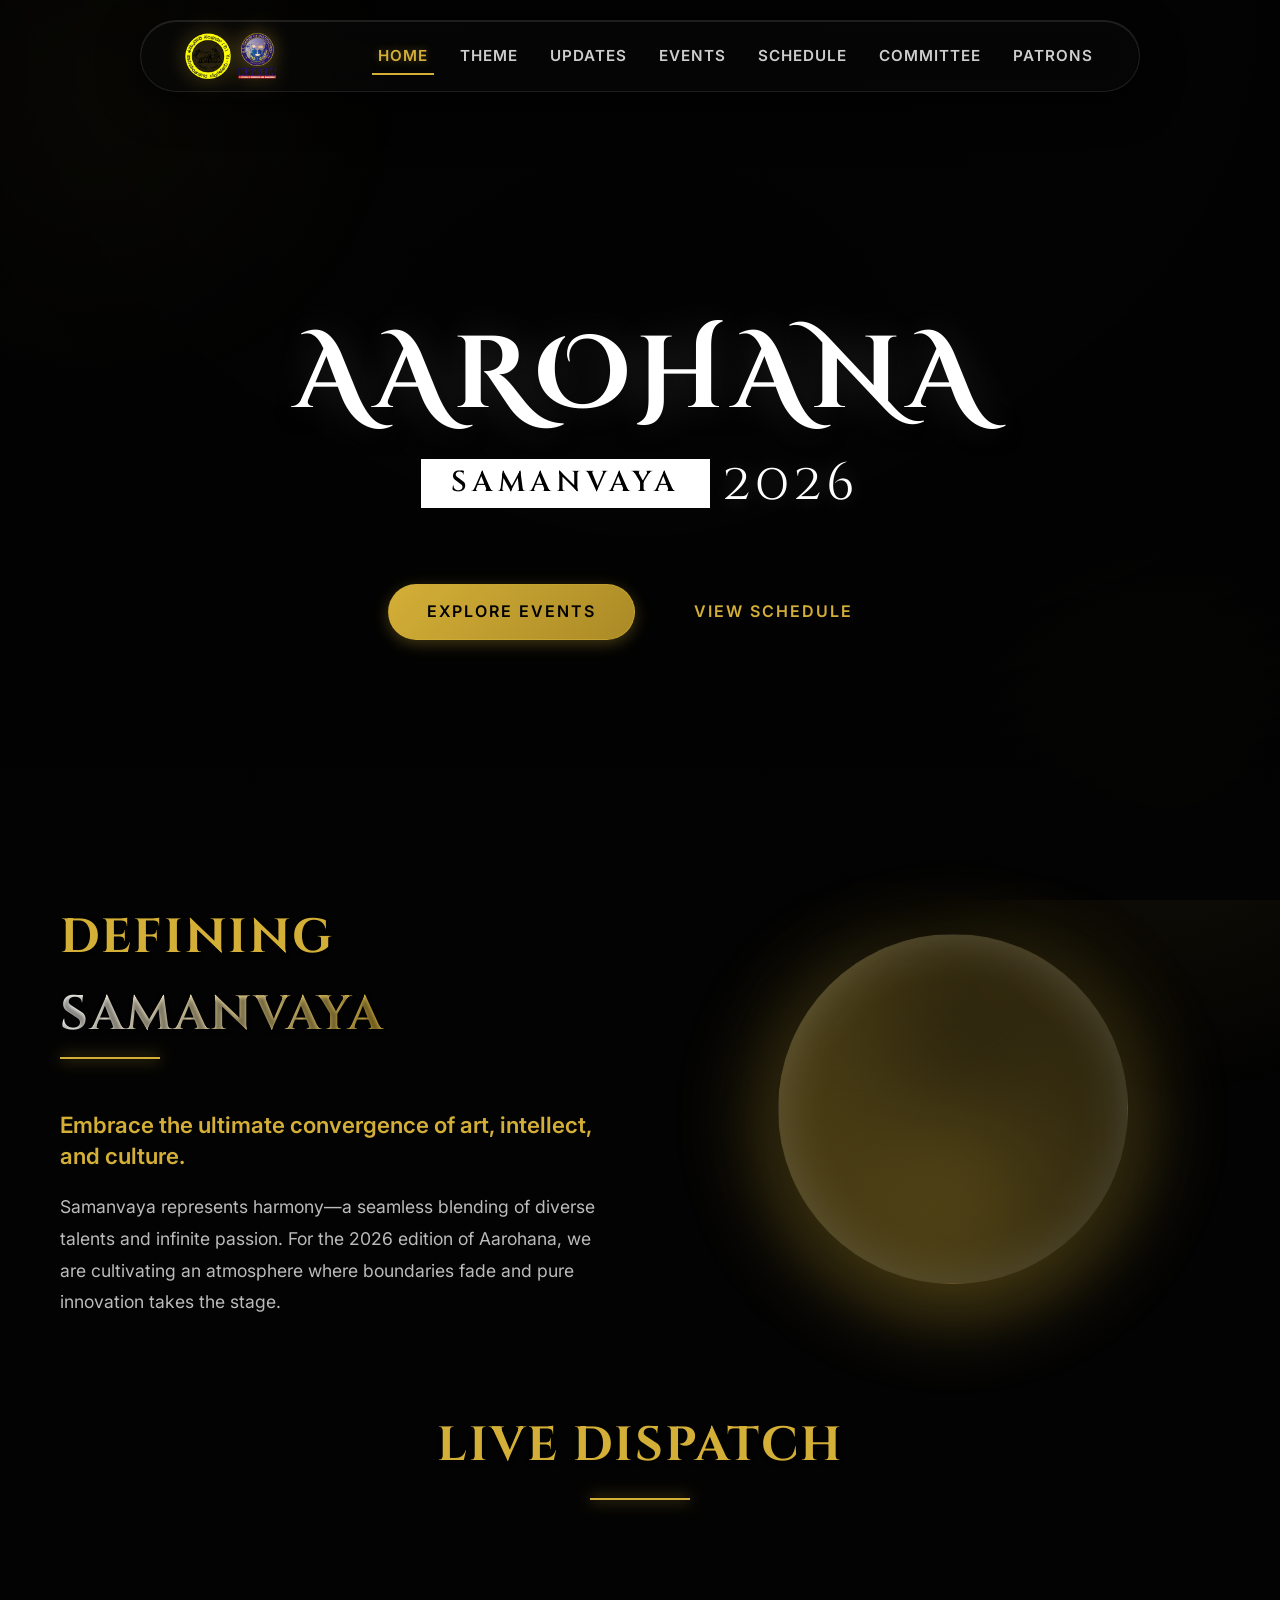
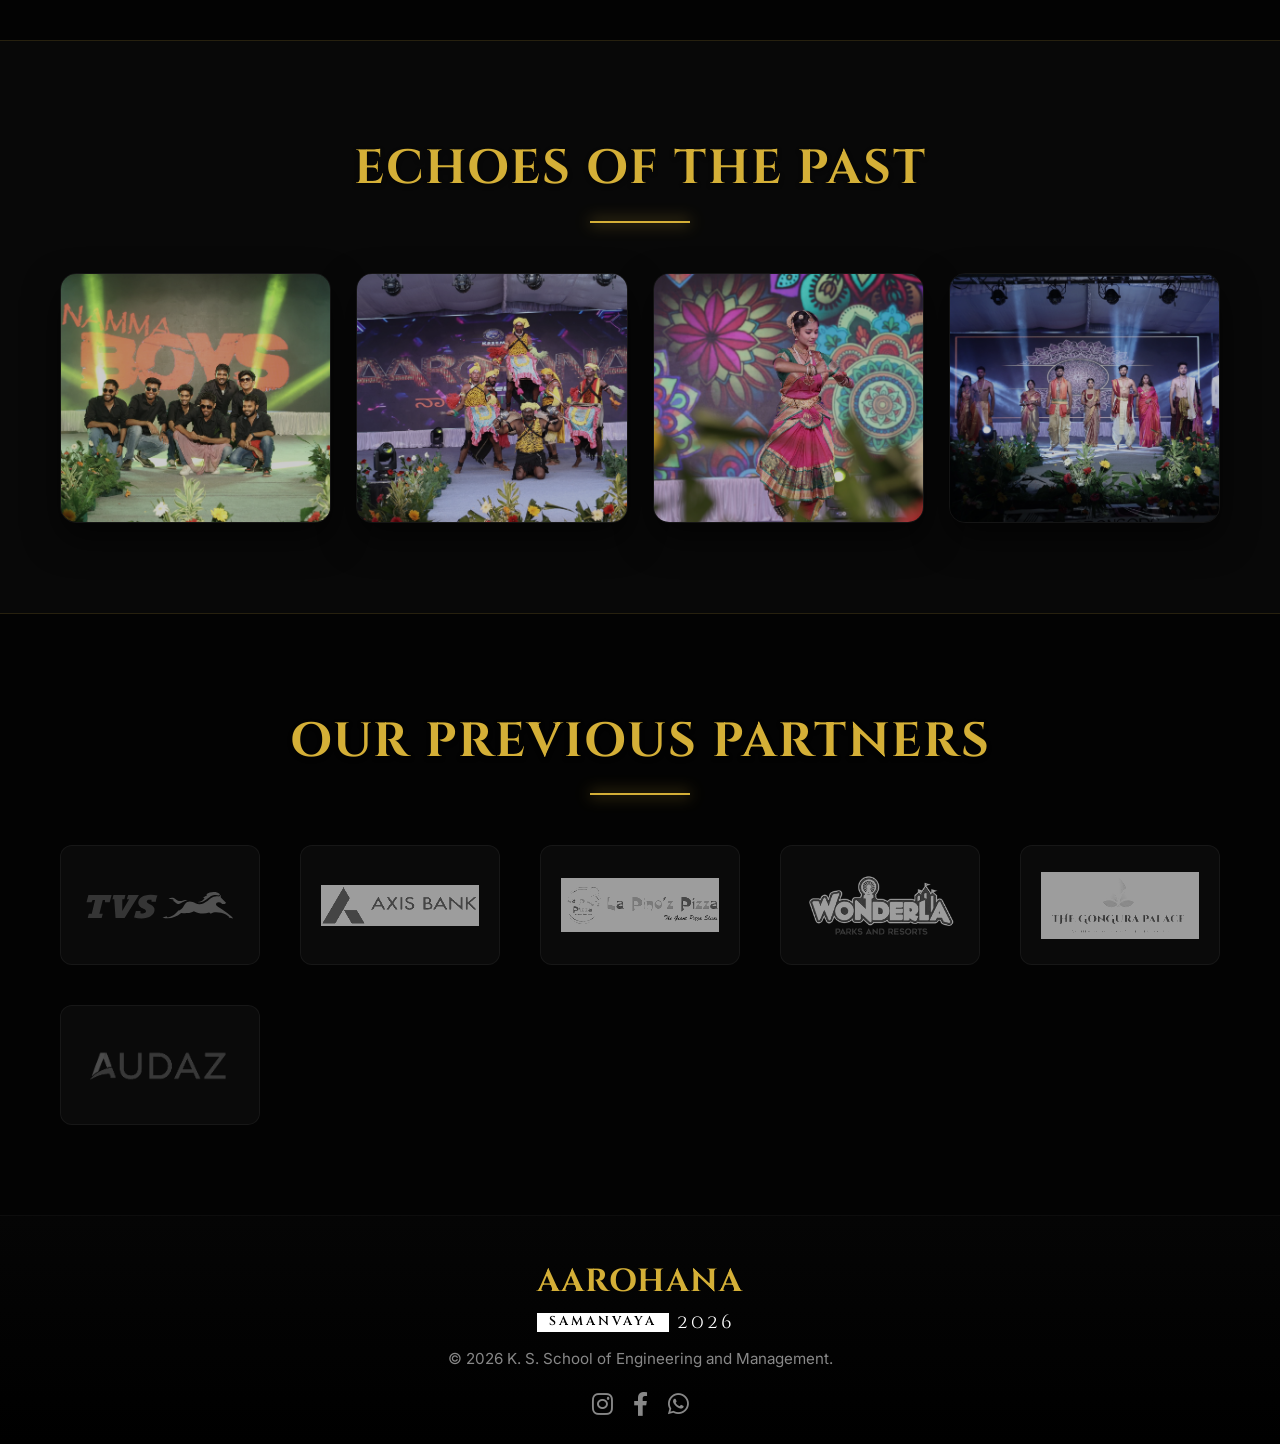
==== commit ad4942b0: "refactor: update managing committee member names and improve navigation styles" ====
--- a/index.html
+++ b/index.html
@@ -63,12 +63,6 @@
                     <a href="events.html" class="button button-primary glow-btn">Explore Events</a>
                     <a href="schedule.html" class="button button-outline">View Schedule</a>
                 </div>
-            </div>
-
-            <!-- Scroll Indicator -->
-            <div class="scroll-indicator">
-                <span>Discover</span>
-                <div class="mouse-icon"></div>
             </div>
         </section>
 
--- a/style.css
+++ b/style.css
@@ -185,6 +185,7 @@
 }
 @media (max-width: 600px) {
     .events-grid { grid-template-columns: 1fr; }
+    .event-poster-image { height: auto; max-height: 400px; aspect-ratio: auto; }
 }
 
 /* --- Event Modal Styles --- */
@@ -301,13 +302,13 @@
     }
     .hero-content .fest-title { font-size: 3rem; }
     .hero-content .theme-kannada { font-size: 1.6rem; }
-    .main-navigation { display: none; position: absolute; top: 100%; left: 0; width: 100%; background-color: var(--header-bg); box-shadow: 0 4px 6px rgba(0,0,0,0.1); border-top: 1px solid var(--border-light); }
-    .main-navigation.active { display: block; }
-    .main-navigation ul { flex-direction: column; padding: 10px 0; gap: 0; }
-    .main-navigation li { width: 100%; text-align: center; border-bottom: 1px solid #eee; }
+    .main-navigation { position: fixed; top: 0; right: -100%; width: 280px; height: 100vh; background-color: rgba(10,10,10,0.95); backdrop-filter: blur(20px); box-shadow: -5px 0 25px rgba(0,0,0,0.8); border-left: 1px solid var(--border-medium); transition: right 0.4s cubic-bezier(0.77, 0, 0.175, 1); z-index: 1000; display: flex; flex-direction: column; justify-content: center; }
+    .main-navigation.active { right: 0; }
+    .main-navigation ul { flex-direction: column; padding: 20px; gap: 25px; align-items: center; }
+    .main-navigation li { width: 100%; text-align: center; border-bottom: none; }
     .main-navigation li:last-child { border-bottom: none; }
-    .main-navigation a { display: block; padding: 15px; border-bottom: none; font-size: 1rem; }
-    .main-navigation a:hover { background-color: #f8f8f8; color: var(--primary-color); border-bottom: none; }
+    .main-navigation a { display: block; padding: 15px; border-bottom: none; font-size: 1.3rem; letter-spacing: 2px; }
+    .main-navigation a:hover { background-color: transparent; color: var(--primary-color); border-bottom: none; transform: scale(1.05); }
     .menu-toggle { display: block; }
     .gallery-grid, .events-grid, .sponsors-grid { grid-template-columns: repeat(auto-fit, minmax(200px, 1fr)); gap: 15px; }
     /* Committee grids */
@@ -318,9 +319,10 @@
     #committee-page .insta-link i.fab.fa-instagram { font-size: 1.8rem; }
     #committee-page .team-members .insta-link i.fab.fa-instagram { font-size: 1.5rem; }
     /* Managing committee columns */
-     #managing-committee-page .managing-top-row, #managing-committee-page .managing-bottom-row { grid-template-columns: repeat(auto-fit, minmax(250px, 1fr)); }
-      .managing-member-photo { max-width: 220px; /* Smaller photos */ }
-      .managing-member h4 { font-size: 1.2rem; }
+     #managing-committee-page .managing-top-row, #managing-committee-page .managing-bottom-row { grid-template-columns: repeat(auto-fit, minmax(280px, 1fr)); }
+      .managing-member { height: auto; padding: 20px; }
+      .managing-member-photo { max-width: 100%; width: 220px; height: auto; aspect-ratio: 1; border-radius: 50%; object-fit: cover; }
+      .managing-member h4 { font-size: 1.3rem; margin-top: 15px; }
       .managing-member p.designation { font-size: 0.95rem; }
       .group-photo-description { font-size: 0.9rem; text-align: center; }
     /* Modal responsive */
@@ -344,14 +346,15 @@
     .hero-content .fest-title { font-size: 2.5rem; }
     .hero-content .theme-kannada { font-size: 1.3rem; }
     .section-title { font-size: 1.8rem; }
-    .main-navigation a { font-size: 0.75rem; letter-spacing: 0; padding: 8px 2px;}
+    .main-navigation a { font-size: 1.1rem; letter-spacing: 1px; padding: 10px; }
     .button { padding: 10px 18px; font-size: 0.85rem; } /* Smaller buttons */
     .gallery-grid, .events-grid, .sponsors-grid { grid-template-columns: 1fr; gap: 20px; } /* Single column */
     #committee-page .core-committee, #committee-page .team-leads, #committee-page .team-members { grid-template-columns: 1fr; }
-     #managing-committee-page .managing-top-row, #managing-committee-page .managing-bottom-row { grid-template-columns: 1fr; /* Single column */ }
-     .managing-member-photo { max-width: 200px; }
+     #managing-committee-page .managing-top-row, #managing-committee-page .managing-bottom-row { grid-template-columns: 1fr; gap: 30px; /* Single column */ }
+     .managing-member { height: auto; padding: 20px 15px; }
+     .managing-member-photo { max-width: 100%; width: 200px; height: auto; aspect-ratio: 1; border-radius: 50%; object-fit: cover; }
     .gallery-grid img { height: 200px; }
-    .event-poster-image { aspect-ratio: 3 / 4;aspect-ratio: 420 / 646; }
+    .event-poster-image { height: auto; aspect-ratio: auto; }
     .event-poster-title { font-size: 1rem; padding: 12px 10px 8px 10px; }
     .sponsor-logo img { max-height: 100px; }
     #committee-page .member-photo-wrapper { margin: 0 auto 10px auto; }
@@ -365,8 +368,8 @@
 }
 
 /* --- Animations & Delays --- */
-.reveal { opacity: 0; transform: translateY(60px) scale(0.95); transition: all 0.8s cubic-bezier(0.175, 0.885, 0.32, 1.275); }
-.reveal.active { opacity: 1; transform: translateY(0) scale(1); }
+.reveal { opacity: 1; transform: none; transition: none; }
+.reveal.active { opacity: 1; transform: none; }
 
 /* Apply staggers explicitly */
 .stagger-1 { transition-delay: 0.1s; }
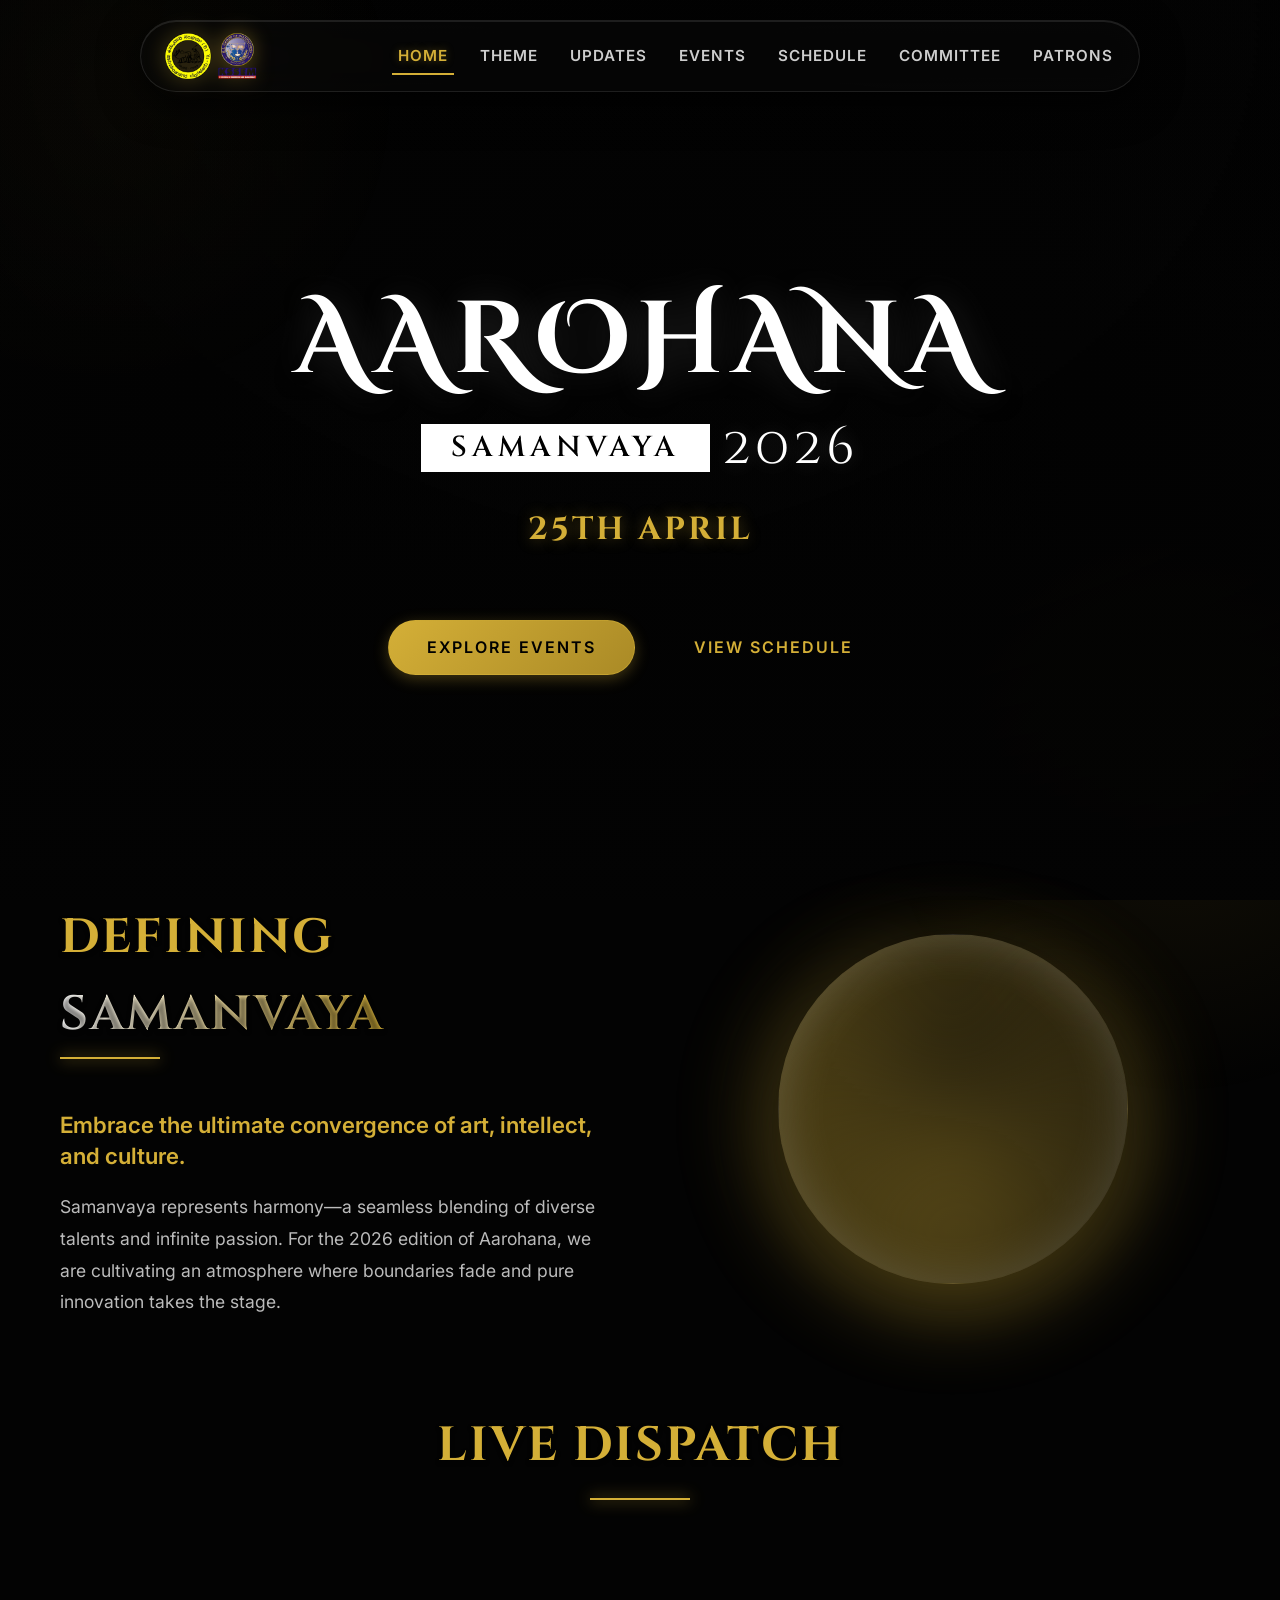
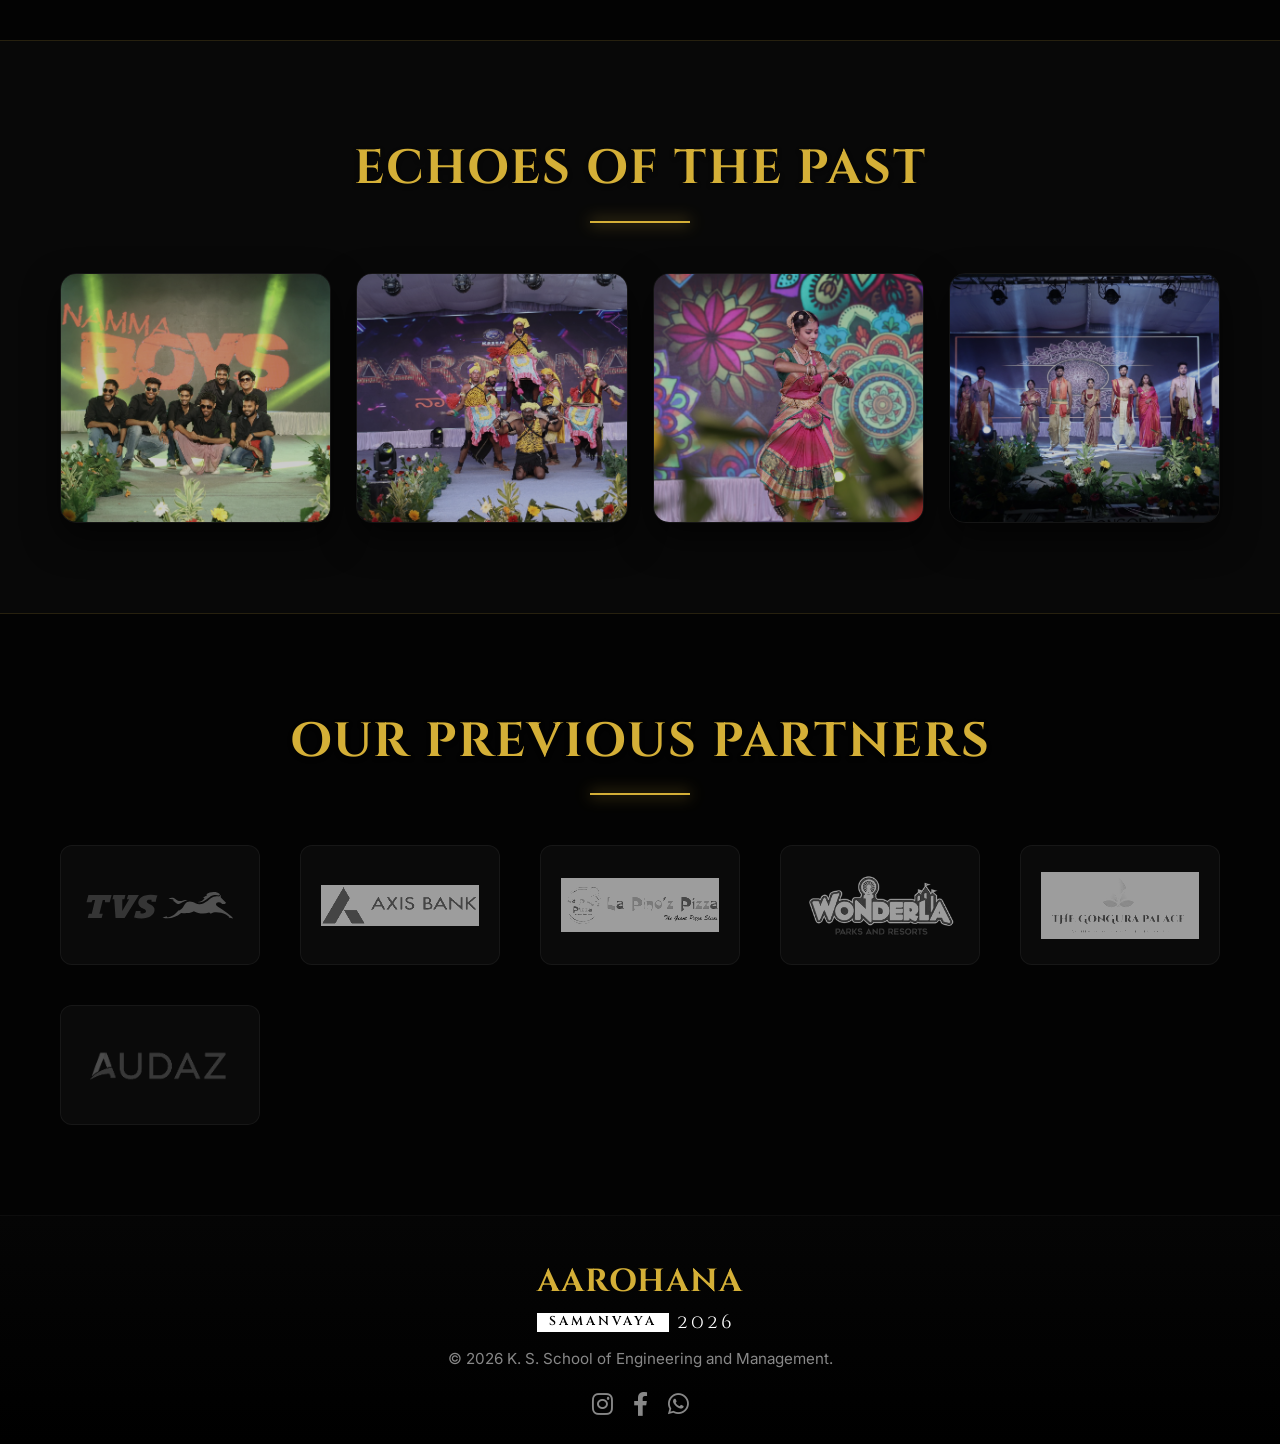
==== commit a2466fcb: "Refactor code structure for improved readability and maintainability" ====
--- a/index.html
+++ b/index.html
@@ -58,8 +58,10 @@
                     <span class="theme-badge">SAMANVAYA</span>
                     <span class="theme-year">2026</span>
                 </div>
+                
+                <h2 class="hero-date reveal stagger-2">25th April</h2>
 
-                <div class="hero-actions reveal stagger-2">
+                <div class="hero-actions reveal stagger-3">
                     <a href="events.html" class="button button-primary glow-btn">Explore Events</a>
                     <a href="schedule.html" class="button button-outline">View Schedule</a>
                 </div>
--- a/style.css
+++ b/style.css
@@ -2,18 +2,23 @@
 
 /* --- Global Styles & Variables --- */
 :root {
-    --primary-color: #D4AF37; /* Premium Gold */
+    --primary-color: #D4AF37;
+    /* Premium Gold */
     --primary-glow: rgba(212, 175, 55, 0.6);
-    --secondary-color: #F8E287; /* Light Gold Accent */
-    --background-color: #030303; /* Absolute Dark - OLED black */
-    --text-color: #E6E6E6; 
-    --header-bg: rgba(10, 10, 10, 0.55); /* More translucent for pill */
+    --secondary-color: #F8E287;
+    /* Light Gold Accent */
+    --background-color: #030303;
+    /* Absolute Dark - OLED black */
+    --text-color: #E6E6E6;
+    --header-bg: rgba(10, 10, 10, 0.55);
+    /* More translucent for pill */
     --footer-bg: #000000;
     --light-text: #ffffff;
-    --card-bg: rgba(20, 20, 20, 0.4); /* True dark glassmorphism */
-    --border-light: rgba(212, 175, 55, 0.15); 
-    --border-medium: rgba(212, 175, 55, 0.4); 
-    --accent-bg-color: #080808; 
+    --card-bg: rgba(20, 20, 20, 0.4);
+    /* True dark glassmorphism */
+    --border-light: rgba(212, 175, 55, 0.15);
+    --border-medium: rgba(212, 175, 55, 0.4);
+    --accent-bg-color: #080808;
 
     --font-title: 'Cinzel Decorative', serif;
     --font-heading: 'Cinzel', serif;
@@ -22,380 +27,2122 @@
     --container-width: 1200px;
 }
 
-* { box-sizing: border-box; margin: 0; padding: 0; }
-html { scroll-behavior: smooth; }
-body { font-family: var(--font-body); background-color: var(--background-color); color: var(--text-color); line-height: 1.6; font-size: 16px; overflow-x: hidden; }
-.container { max-width: var(--container-width); margin: 0 auto; padding: 0 20px; }
-a { color: var(--primary-color); text-decoration: none; transition: color 0.3s ease, text-shadow 0.3s ease; }
-a:hover { color: var(--secondary-color); text-shadow: 0 0 10px rgba(248, 226, 135, 0.5); }
-img { max-width: 100%; height: auto; display: block; }
-.section-title { font-family: var(--font-heading); color: var(--primary-color); text-align: center; font-size: 3rem; margin-bottom: 50px; position: relative; padding-bottom: 15px; letter-spacing: 2px; text-transform: uppercase; text-shadow: 0 2px 4px rgba(0,0,0,0.5); }
-.section-title::after { content: ''; position: absolute; bottom: 0; left: 50%; transform: translateX(-50%); width: 100px; height: 2px; background-color: var(--primary-color); box-shadow: 0 0 15px var(--primary-color); }
-.content-section { padding: 90px 0; }
-.accent-bg { background-color: var(--accent-bg-color); }
-.text-center { text-align: center; }
+* {
+    box-sizing: border-box;
+    margin: 0;
+    padding: 0;
+}
+
+html {
+    scroll-behavior: smooth;
+}
+
+body {
+    font-family: var(--font-body);
+    background-color: var(--background-color);
+    color: var(--text-color);
+    line-height: 1.6;
+    font-size: 16px;
+    overflow-x: hidden;
+}
+
+.container {
+    max-width: var(--container-width);
+    margin: 0 auto;
+    padding: 0 20px;
+}
+
+a {
+    color: var(--primary-color);
+    text-decoration: none;
+    transition: color 0.3s ease, text-shadow 0.3s ease;
+}
+
+a:hover {
+    color: var(--secondary-color);
+    text-shadow: 0 0 10px rgba(248, 226, 135, 0.5);
+}
+
+img {
+    max-width: 100%;
+    height: auto;
+    display: block;
+}
+
+.section-title {
+    font-family: var(--font-heading);
+    color: var(--primary-color);
+    text-align: center;
+    font-size: 3rem;
+    margin-bottom: 50px;
+    position: relative;
+    padding-bottom: 15px;
+    letter-spacing: 2px;
+    text-transform: uppercase;
+    text-shadow: 0 2px 4px rgba(0, 0, 0, 0.5);
+}
+
+.section-title::after {
+    content: '';
+    position: absolute;
+    bottom: 0;
+    left: 50%;
+    transform: translateX(-50%);
+    width: 100px;
+    height: 2px;
+    background-color: var(--primary-color);
+    box-shadow: 0 0 15px var(--primary-color);
+}
+
+.content-section {
+    padding: 90px 0;
+}
+
+.accent-bg {
+    background-color: var(--accent-bg-color);
+}
+
+.text-center {
+    text-align: center;
+}
 
 /* --- Header (Pill Style) --- */
-.site-header { 
-    background-color: var(--header-bg); 
-    backdrop-filter: blur(20px); 
-    -webkit-backdrop-filter: blur(20px); 
-    padding: 10px 20px; 
-    border: 1px solid rgba(255, 255, 255, 0.1); 
-    box-shadow: 0 10px 40px rgba(0, 0, 0, 0.8), inset 0 1px 0 rgba(255, 255, 255, 0.1); 
-    position: fixed; 
-    top: 20px; 
-    left: 50%; 
+.site-header {
+    background-color: var(--header-bg);
+    backdrop-filter: blur(20px);
+    -webkit-backdrop-filter: blur(20px);
+    padding: 10px 20px;
+    border: 1px solid rgba(255, 255, 255, 0.1);
+    box-shadow: 0 10px 40px rgba(0, 0, 0, 0.8), inset 0 1px 0 rgba(255, 255, 255, 0.1);
+    position: fixed;
+    top: 20px;
+    left: 50%;
     transform: translateX(-50%);
-    width: 90%; 
+    width: 90%;
     max-width: 1000px;
     border-radius: 50px;
-    z-index: 1000; 
-    transition: all 0.4s cubic-bezier(0.25, 1, 0.5, 1); 
-}
-.header-flex { display: flex; justify-content: space-between; align-items: center; }
-.logo img { height: 50px; width: auto; filter: drop-shadow(0 0 10px rgba(212, 175, 55, 0.4)); transition: filter 0.3s; }
-.logo img:hover { filter: drop-shadow(0 0 20px rgba(212, 175, 55, 0.8)); }
-.main-navigation ul { list-style: none; display: flex; gap: 20px; margin: 0; padding: 0; align-items: center; flex-wrap: wrap; }
-.main-navigation a { font-family: var(--font-body); font-weight: 600; color: var(--light-text); padding: 8px 6px; border-bottom: 2px solid transparent; transition: all 0.3s ease; font-size: 0.95rem; text-transform: uppercase; letter-spacing: 1px; white-space: nowrap; opacity: 0.8; }
-.main-navigation a:hover, .main-navigation a.active { color: var(--primary-color); border-bottom-color: var(--primary-color); opacity: 1; text-shadow: 0 0 8px rgba(212, 175, 55, 0.4); }
-.menu-toggle { display: none; background: none; border: none; font-size: 2rem; cursor: pointer; color: var(--primary-color); }
+    z-index: 1000;
+    transition: all 0.4s cubic-bezier(0.25, 1, 0.5, 1);
+}
+
+.site-header .container {
+    padding: 0;
+    width: 100%;
+}
+
+.header-flex {
+    display: flex;
+    justify-content: space-between;
+    align-items: center;
+}
+
+.logo img {
+    height: 50px;
+    width: auto;
+    filter: drop-shadow(0 0 10px rgba(212, 175, 55, 0.4));
+    transition: filter 0.3s;
+}
+
+.logo img:hover {
+    filter: drop-shadow(0 0 20px rgba(212, 175, 55, 0.8));
+}
+
+.main-navigation ul {
+    list-style: none;
+    display: flex;
+    gap: 20px;
+    margin: 0;
+    padding: 0;
+    align-items: center;
+    flex-wrap: wrap;
+}
+
+.main-navigation a {
+    font-family: var(--font-body);
+    font-weight: 600;
+    color: var(--light-text);
+    padding: 8px 6px;
+    border-bottom: 2px solid transparent;
+    transition: all 0.3s ease;
+    font-size: 0.95rem;
+    text-transform: uppercase;
+    letter-spacing: 1px;
+    white-space: nowrap;
+    opacity: 0.8;
+}
+
+.main-navigation a:hover,
+.main-navigation a.active {
+    color: var(--primary-color);
+    border-bottom-color: var(--primary-color);
+    opacity: 1;
+    text-shadow: 0 0 8px rgba(212, 175, 55, 0.4);
+}
+
+.menu-toggle {
+    display: none;
+    background: none;
+    border: none;
+    font-size: 2rem;
+    cursor: pointer;
+    color: var(--primary-color);
+}
 
 /* --- Premium Hero Section --- */
-.hero-section { position: relative; min-height: 100vh; display: flex; align-items: center; justify-content: center; text-align: center; overflow: hidden; border: none; padding: 120px 20px 80px 20px; box-sizing: border-box; }
-.hero-background-video { position: absolute; top: 0; left: 0; width: 100%; height: 100%; z-index: -2; object-fit: cover; filter: brightness(0.5) contrast(1.2) hue-rotate(-10deg); }
-.hero-overlay { position: absolute; top: 0; left: 0; width: 100%; height: 100%; background: linear-gradient(180deg, rgba(3,3,3,0.2) 0%, rgba(3,3,3,0.95) 100%), radial-gradient(circle at center, rgba(0,0,0,0) 0%, rgba(3,3,3,0.6) 100%); z-index: -1; }
-.hero-content { position: relative; z-index: 10; display: flex; flex-direction: column; align-items: center; gap: 15px; padding-top: 20px; max-width: 100%; }
-.year-badge { background: rgba(212, 175, 55, 0.1); border: 1px solid var(--primary-color); padding: 8px 24px; border-radius: 30px; font-family: var(--font-body); font-size: 0.9rem; text-transform: uppercase; letter-spacing: 3px; color: var(--primary-color); box-shadow: 0 0 20px rgba(212, 175, 55, 0.2); margin-bottom: 5px; }
-.fest-title { font-family: var(--font-title); font-size: clamp(3rem, 8vw, 6.5rem); color: #fff; line-height: 1.1; letter-spacing: clamp(2px, 2vw, 8px); text-shadow: 0 0 40px rgba(255, 255, 255, 0.15), 0 5px 20px rgba(0,0,0,0.8); margin-bottom: 5px; width: 100%; word-wrap: break-word; }
-.theme-subtitle-row { display: flex; align-items: center; justify-content: center; gap: 12px; margin-top: 5px; margin-bottom: 30px; }
-.theme-badge { font-family: 'Cinzel', serif; font-size: 1.8rem; color: #000; background: #fff; padding: 10px 30px; letter-spacing: 5px; text-transform: uppercase; font-weight: 600; line-height: 1; }
-.theme-year { font-family: var(--font-title); font-size: 3.2rem; color: #fff; letter-spacing: 5px; line-height: 1; text-shadow: 0 0 20px rgba(255,255,255,0.2); }
-.hero-actions { display: flex; gap: 20px; margin-top: 30px; justify-content: center; }
+.hero-section {
+    position: relative;
+    min-height: 100vh;
+    min-height: 100dvh;
+    display: flex;
+    align-items: center;
+    justify-content: center;
+    text-align: center;
+    overflow: hidden;
+    border: none;
+    padding: 120px 20px 80px 20px;
+    box-sizing: border-box;
+}
+
+.hero-background-video {
+    position: absolute;
+    top: 0;
+    left: 0;
+    width: 100%;
+    height: 100%;
+    z-index: -2;
+    object-fit: cover;
+    filter: brightness(0.5) contrast(1.2) hue-rotate(-10deg);
+}
+
+.hero-overlay {
+    position: absolute;
+    top: 0;
+    left: 0;
+    width: 100%;
+    height: 100%;
+    background: linear-gradient(180deg, rgba(3, 3, 3, 0.2) 0%, rgba(3, 3, 3, 0.95) 100%), radial-gradient(circle at center, rgba(0, 0, 0, 0) 0%, rgba(3, 3, 3, 0.6) 100%);
+    z-index: -1;
+}
+
+.hero-content {
+    position: relative;
+    z-index: 10;
+    display: flex;
+    flex-direction: column;
+    align-items: center;
+    gap: 15px;
+    padding-top: 20px;
+    max-width: 100%;
+}
+
+.year-badge {
+    background: rgba(212, 175, 55, 0.1);
+    border: 1px solid var(--primary-color);
+    padding: 8px 24px;
+    border-radius: 30px;
+    font-family: var(--font-body);
+    font-size: 0.9rem;
+    text-transform: uppercase;
+    letter-spacing: 3px;
+    color: var(--primary-color);
+    box-shadow: 0 0 20px rgba(212, 175, 55, 0.2);
+    margin-bottom: 5px;
+}
+
+.fest-title {
+    font-family: var(--font-title);
+    font-size: clamp(3rem, 8vw, 6.5rem);
+    color: #fff;
+    line-height: 1.1;
+    letter-spacing: clamp(2px, 2vw, 8px);
+    text-shadow: 0 0 40px rgba(255, 255, 255, 0.15), 0 5px 20px rgba(0, 0, 0, 0.8);
+    margin-bottom: 5px;
+    width: 100%;
+    word-wrap: break-word;
+}
+
+.theme-subtitle-row {
+    display: flex;
+    align-items: center;
+    justify-content: center;
+    gap: 12px;
+    margin-top: 5px;
+    margin-bottom: 30px;
+}
+
+.theme-badge {
+    font-family: 'Cinzel', serif;
+    font-size: 1.8rem;
+    color: #000;
+    background: #fff;
+    padding: 10px 30px;
+    letter-spacing: 5px;
+    text-transform: uppercase;
+    font-weight: 600;
+    line-height: 1;
+    border-radius: 0px;
+}
+
+.theme-year {
+    font-family: var(--font-title);
+    font-size: 3.2rem;
+    color: #fff;
+    letter-spacing: 5px;
+    line-height: 1;
+    text-shadow: 0 0 20px rgba(255, 255, 255, 0.2);
+}
+
+.hero-date {
+    font-family: var(--font-heading);
+    font-size: 2rem;
+    color: var(--primary-color);
+    letter-spacing: 3px;
+    text-transform: uppercase;
+    text-shadow: 0 0 15px rgba(212, 175, 55, 0.4);
+    margin-top: -15px;
+    margin-bottom: 20px;
+}
+
+.hero-actions {
+    display: flex;
+    gap: 20px;
+    margin-top: 30px;
+    justify-content: center;
+}
 
 /* Scroll Indicator */
-.scroll-indicator { position: absolute; bottom: 40px; left: 50%; transform: translateX(-50%); display: flex; flex-direction: column; align-items: center; gap: 10px; color: rgba(255,255,255,0.5); font-size: 0.8rem; text-transform: uppercase; letter-spacing: 2px; animation: pulse 2s infinite; pointer-events: none; }
-.mouse-icon { width: 24px; height: 36px; border: 2px solid rgba(255,255,255,0.5); border-radius: 12px; position: relative; }
-.mouse-icon::before { content: ''; width: 4px; height: 8px; background: var(--primary-color); position: absolute; top: 6px; left: 50%; transform: translateX(-50%); border-radius: 2px; animation: scrollBounce 1.5s infinite; }
-@keyframes scrollBounce { 0% { top: 6px; opacity: 1; } 100% { top: 18px; opacity: 0; } }
-@keyframes pulse { 0% { opacity: 0.6; } 50% { opacity: 1; } 100% { opacity: 0.6; } }
+.scroll-indicator {
+    position: absolute;
+    bottom: 40px;
+    left: 50%;
+    transform: translateX(-50%);
+    display: flex;
+    flex-direction: column;
+    align-items: center;
+    gap: 10px;
+    color: rgba(255, 255, 255, 0.5);
+    font-size: 0.8rem;
+    text-transform: uppercase;
+    letter-spacing: 2px;
+    animation: pulse 2s infinite;
+    pointer-events: none;
+}
+
+.mouse-icon {
+    width: 24px;
+    height: 36px;
+    border: 2px solid rgba(255, 255, 255, 0.5);
+    border-radius: 12px;
+    position: relative;
+}
+
+.mouse-icon::before {
+    content: '';
+    width: 4px;
+    height: 8px;
+    background: var(--primary-color);
+    position: absolute;
+    top: 6px;
+    left: 50%;
+    transform: translateX(-50%);
+    border-radius: 2px;
+    animation: scrollBounce 1.5s infinite;
+}
+
+@keyframes scrollBounce {
+    0% {
+        top: 6px;
+        opacity: 1;
+    }
+
+    100% {
+        top: 18px;
+        opacity: 0;
+    }
+}
+
+@keyframes pulse {
+    0% {
+        opacity: 0.6;
+    }
+
+    50% {
+        opacity: 1;
+    }
+
+    100% {
+        opacity: 0.6;
+    }
+}
 
 /* --- Dynamic Lighting & Effects --- */
-.ambient-glow { position: fixed; width: 600px; height: 600px; border-radius: 50%; background: radial-gradient(circle, rgba(212, 175, 55, 0.08) 0%, rgba(0,0,0,0) 70%); z-index: -999; pointer-events: none; }
-.ambient-glow.top-left { top: -200px; left: -200px; }
-.ambient-glow.bottom-right { bottom: -200px; right: -200px; }
-.tilt-card { transform-style: preserve-3d; transform: perspective(1000px); }
-.glass-orb { width: min(350px, 90vw); height: min(350px, 90vw); border-radius: 50%; background: linear-gradient(135deg, rgba(212, 175, 55, 0.3) 0%, rgba(20,20,20,0.1) 100%); backdrop-filter: blur(30px); border: 1px solid rgba(255,255,255,0.1); box-shadow: inset 0 0 50px rgba(255,255,255,0.2), 0 20px 50px rgba(0,0,0,0.5), 0 0 80px rgba(212, 175, 55, 0.2); animation: floatOrb 6s ease-in-out infinite; margin: 0 auto; position: relative; }
-.glass-orb::after { content:''; position: absolute; top:-10%; left:-10%; right:-10%; bottom:-10%; border-radius: 50%; background: conic-gradient(from 0deg, transparent, var(--primary-color), transparent); filter: blur(40px); z-index:-1; opacity:0.3; animation: spin 10s linear infinite; }
-@keyframes spin { 100% { transform: rotate(360deg); } }
-@keyframes floatOrb { 0% { transform: translateY(0px) rotate(0deg); } 50% { transform: translateY(-30px) rotate(5deg); } 100% { transform: translateY(0px) rotate(0deg); } }
+.ambient-glow {
+    position: fixed;
+    width: 600px;
+    height: 600px;
+    border-radius: 50%;
+    background: radial-gradient(circle, rgba(212, 175, 55, 0.08) 0%, rgba(0, 0, 0, 0) 70%);
+    z-index: -999;
+    pointer-events: none;
+}
+
+.ambient-glow.top-left {
+    top: -200px;
+    left: -200px;
+}
+
+.ambient-glow.bottom-right {
+    bottom: -200px;
+    right: -200px;
+}
+
+.tilt-card {
+    transform-style: preserve-3d;
+    transform: perspective(1000px);
+}
+
+.glass-orb {
+    width: min(350px, 90vw);
+    height: min(350px, 90vw);
+    border-radius: 50%;
+    background: linear-gradient(135deg, rgba(212, 175, 55, 0.3) 0%, rgba(20, 20, 20, 0.1) 100%);
+    backdrop-filter: blur(30px);
+    border: 1px solid rgba(255, 255, 255, 0.1);
+    box-shadow: inset 0 0 50px rgba(255, 255, 255, 0.2), 0 20px 50px rgba(0, 0, 0, 0.5), 0 0 80px rgba(212, 175, 55, 0.2);
+    animation: floatOrb 6s ease-in-out infinite;
+    margin: 0 auto;
+    position: relative;
+}
+
+.glass-orb::after {
+    content: '';
+    position: absolute;
+    top: -10%;
+    left: -10%;
+    right: -10%;
+    bottom: -10%;
+    border-radius: 50%;
+    background: conic-gradient(from 0deg, transparent, var(--primary-color), transparent);
+    filter: blur(40px);
+    z-index: -1;
+    opacity: 0.3;
+    animation: spin 10s linear infinite;
+}
+
+@keyframes spin {
+    100% {
+        transform: rotate(360deg);
+    }
+}
+
+@keyframes floatOrb {
+    0% {
+        transform: translateY(0px) rotate(0deg);
+    }
+
+    50% {
+        transform: translateY(-30px) rotate(5deg);
+    }
+
+    100% {
+        transform: translateY(0px) rotate(0deg);
+    }
+}
 
 /* --- The Theme Section --- */
-.theme-grid { display: flex; flex-wrap: wrap; gap: 40px; align-items: center; justify-content: center; }
-.theme-text { flex: 1 1 400px; max-width: 100%; box-sizing: border-box; }
-.theme-visual { flex: 1 1 350px; max-width: 100%; display: flex; justify-content: center; }
-.theme-text { padding-right: 40px; }
-.left-align { text-align: left; margin-left: 0; padding-bottom: 5px; }
-.left-align::after { left: 0; transform: none; }
-.text-gradient { background: linear-gradient(to right, #FFF, var(--primary-color)); -webkit-background-clip: text; -webkit-text-fill-color: transparent; }
-.premium-lead { font-size: 1.4rem; color: var(--primary-color); font-weight: 600; margin-bottom: 20px; line-height: 1.4; }
-.theme-text p:not(.premium-lead) { font-size: 1.1rem; color: #bbb; line-height: 1.8; }
+.theme-grid {
+    display: flex;
+    flex-wrap: wrap;
+    gap: 40px;
+    align-items: center;
+    justify-content: center;
+}
+
+.theme-text {
+    flex: 1 1 400px;
+    max-width: 100%;
+    box-sizing: border-box;
+}
+
+.theme-visual {
+    flex: 1 1 350px;
+    max-width: 100%;
+    display: flex;
+    justify-content: center;
+}
+
+.theme-text {
+    padding-right: 40px;
+}
+
+.left-align {
+    text-align: left;
+    margin-left: 0;
+    padding-bottom: 5px;
+}
+
+.left-align::after {
+    left: 0;
+    transform: none;
+}
+
+.text-gradient {
+    background: linear-gradient(to right, #FFF, var(--primary-color));
+    -webkit-background-clip: text;
+    -webkit-text-fill-color: transparent;
+}
+
+.premium-lead {
+    font-size: 1.4rem;
+    color: var(--primary-color);
+    font-weight: 600;
+    margin-bottom: 20px;
+    line-height: 1.4;
+}
+
+.theme-text p:not(.premium-lead) {
+    font-size: 1.1rem;
+    color: #bbb;
+    line-height: 1.8;
+}
 
 
 /* --- Buttons --- */
-.button { display: inline-flex; align-items: center; justify-content: center; gap: 8px; padding: 14px 38px; border-radius: 50px; font-family: var(--font-body); font-weight: 600; font-size: 1rem; text-transform: uppercase; letter-spacing: 2px; cursor: pointer; transition: all 0.4s cubic-bezier(0.25, 0.8, 0.25, 1); border: 1px solid transparent; text-align: center; position: relative; overflow: hidden; z-index: 1; }
-.button::before { content: ''; position: absolute; top: 0; left: 0; width: 0%; height: 100%; background: rgba(255, 255, 255, 0.1); transition: all 0.4s cubic-bezier(0.25, 0.8, 0.25, 1); z-index: -1; }
-.button:hover::before { width: 100%; }
-.button-primary { background: linear-gradient(135deg, #D4AF37 0%, #AA8A26 100%); color: #000; box-shadow: 0 4px 15px rgba(212, 175, 55, 0.3); border-color: rgba(212, 175, 55, 0.5); }
-.button-primary:hover { transform: translateY(-3px); box-shadow: 0 8px 25px rgba(212, 175, 55, 0.5); color: #000; }
-.button-secondary { background: transparent; color: var(--primary-color); border: 1px solid var(--primary-color); backdrop-filter: blur(5px); box-shadow: 0 4px 15px rgba(0, 0, 0, 0.2); }
-.button-secondary:hover { background: rgba(212, 175, 55, 0.1); color: var(--secondary-color); transform: translateY(-3px); box-shadow: 0 8px 25px rgba(212, 175, 55, 0.2); border-color: var(--secondary-color); }
-.button-secondary i { font-size: 1.1em; }
+.button {
+    display: inline-flex;
+    align-items: center;
+    justify-content: center;
+    gap: 8px;
+    padding: 14px 38px;
+    border-radius: 50px;
+    font-family: var(--font-body);
+    font-weight: 600;
+    font-size: 1rem;
+    text-transform: uppercase;
+    letter-spacing: 2px;
+    cursor: pointer;
+    transition: all 0.4s cubic-bezier(0.25, 0.8, 0.25, 1);
+    border: 1px solid transparent;
+    text-align: center;
+    position: relative;
+    overflow: hidden;
+    z-index: 1;
+}
+
+.button::before {
+    content: '';
+    position: absolute;
+    top: 0;
+    left: 0;
+    width: 0%;
+    height: 100%;
+    background: rgba(255, 255, 255, 0.1);
+    transition: all 0.4s cubic-bezier(0.25, 0.8, 0.25, 1);
+    z-index: -1;
+}
+
+.button:hover::before {
+    width: 100%;
+}
+
+.button-primary {
+    background: linear-gradient(135deg, #D4AF37 0%, #AA8A26 100%);
+    color: #000;
+    box-shadow: 0 4px 15px rgba(212, 175, 55, 0.3);
+    border-color: rgba(212, 175, 55, 0.5);
+}
+
+.button-primary:hover {
+    transform: translateY(-3px);
+    box-shadow: 0 8px 25px rgba(212, 175, 55, 0.5);
+    color: #000;
+}
+
+.button-secondary {
+    background: transparent;
+    color: var(--primary-color);
+    border: 1px solid var(--primary-color);
+    backdrop-filter: blur(5px);
+    box-shadow: 0 4px 15px rgba(0, 0, 0, 0.2);
+}
+
+.button-secondary:hover {
+    background: rgba(212, 175, 55, 0.1);
+    color: var(--secondary-color);
+    transform: translateY(-3px);
+    box-shadow: 0 8px 25px rgba(212, 175, 55, 0.2);
+    border-color: var(--secondary-color);
+}
+
+.button-secondary i {
+    font-size: 1.1em;
+}
 
 /* --- Live Updates Section --- */
-.updates-wrapper { display: flex; flex-direction: column; gap: 20px; max-width: 800px; margin: 0 auto; }
-.update-card { background-color: var(--card-bg); backdrop-filter: blur(15px); -webkit-backdrop-filter: blur(15px); padding: 30px; border-radius: 16px; border: 1px solid rgba(255,255,255,0.05); border-left: 4px solid var(--primary-color); box-shadow: 0 10px 30px rgba(0,0,0,0.5); position: relative; overflow: hidden; }
-.update-card::before { content:''; position: absolute; top: 0; left: 0; width: 100%; height: 100%; background: linear-gradient(90deg, transparent, rgba(255,255,255,0.05), transparent); transform: translateX(-100%); transition: transform 0.6s ease; }
-.update-card:hover::before { transform: translateX(100%); }
-.update-blob { position: absolute; top: -50px; right: -50px; width: 150px; height: 150px; background: var(--primary-color); filter: blur(60px); opacity: 0.15; border-radius: 50%; pointer-events: none; }
-.update-date { display: inline-flex; align-items: center; gap: 8px; font-size: 0.9rem; color: var(--primary-color); font-weight: 600; letter-spacing: 1px; margin-bottom: 12px; }
-.update-head { font-family: var(--font-heading); font-size: 1.6rem; color: #fff; margin-bottom: 10px; }
-.update-text { font-size: 1.1rem; line-height: 1.6; color: #ccc; }
-.update-link { font-weight: 600; color: var(--primary-color); display: inline-flex; margin-top: 15px; transition: gap 0.3s ease; }
-.update-link:hover { color: var(--secondary-color); gap: 5px; text-shadow: 0 0 10px rgba(248, 226, 135, 0.4); }
+.updates-wrapper {
+    display: flex;
+    flex-direction: column;
+    gap: 20px;
+    max-width: 800px;
+    margin: 0 auto;
+}
+
+.update-card {
+    background-color: var(--card-bg);
+    backdrop-filter: blur(15px);
+    -webkit-backdrop-filter: blur(15px);
+    padding: 30px;
+    border-radius: 16px;
+    border: 1px solid rgba(255, 255, 255, 0.05);
+    border-left: 4px solid var(--primary-color);
+    box-shadow: 0 10px 30px rgba(0, 0, 0, 0.5);
+    position: relative;
+    overflow: hidden;
+}
+
+.update-card::before {
+    content: '';
+    position: absolute;
+    top: 0;
+    left: 0;
+    width: 100%;
+    height: 100%;
+    background: linear-gradient(90deg, transparent, rgba(255, 255, 255, 0.05), transparent);
+    transform: translateX(-100%);
+    transition: transform 0.6s ease;
+}
+
+.update-card:hover::before {
+    transform: translateX(100%);
+}
+
+.update-blob {
+    position: absolute;
+    top: -50px;
+    right: -50px;
+    width: 150px;
+    height: 150px;
+    background: var(--primary-color);
+    filter: blur(60px);
+    opacity: 0.15;
+    border-radius: 50%;
+    pointer-events: none;
+}
+
+.update-date {
+    display: inline-flex;
+    align-items: center;
+    gap: 8px;
+    font-size: 0.9rem;
+    color: var(--primary-color);
+    font-weight: 600;
+    letter-spacing: 1px;
+    margin-bottom: 12px;
+}
+
+.update-head {
+    font-family: var(--font-heading);
+    font-size: 1.6rem;
+    color: #fff;
+    margin-bottom: 10px;
+}
+
+.update-text {
+    font-size: 1.1rem;
+    line-height: 1.6;
+    color: #ccc;
+}
+
+.update-link {
+    font-weight: 600;
+    color: var(--primary-color);
+    display: inline-flex;
+    margin-top: 15px;
+    transition: gap 0.3s ease;
+}
+
+.update-link:hover {
+    color: var(--secondary-color);
+    gap: 5px;
+    text-shadow: 0 0 10px rgba(248, 226, 135, 0.4);
+}
 
 /* --- Legacy Gallery Section --- */
-.masonry-gallery { display: grid; grid-template-columns: repeat(auto-fit, minmax(250px, 1fr)); gap: 25px; grid-auto-rows: 250px; }
-.gallery-item { position: relative; border-radius: 16px; overflow: hidden; box-shadow: 0 15px 35px rgba(0,0,0,0.6); border: 1px solid rgba(255,255,255,0.05); }
-.gallery-item img { width: 100%; height: 100%; object-fit: cover; transition: transform 0.6s cubic-bezier(0.25, 1, 0.5, 1), filter 0.6s ease; filter: brightness(0.8) grayscale(20%); }
-.gallery-item:hover img { transform: scale(1.1); filter: brightness(1.1) grayscale(0%); }
-.gallery-item::after { content:''; position: absolute; inset:0; border: 2px solid transparent; border-radius: 16px; transition: border-color 0.4s ease; pointer-events: none; }
-.gallery-item:hover::after { border-color: rgba(212, 175, 55, 0.4); box-shadow: inset 0 0 20px rgba(212, 175, 55, 0.2); }
+.masonry-gallery {
+    display: grid;
+    grid-template-columns: repeat(auto-fit, minmax(250px, 1fr));
+    gap: 25px;
+    grid-auto-rows: 250px;
+}
+
+.gallery-item {
+    position: relative;
+    border-radius: 16px;
+    overflow: hidden;
+    box-shadow: 0 15px 35px rgba(0, 0, 0, 0.6);
+    border: 1px solid rgba(255, 255, 255, 0.05);
+}
+
+.gallery-item img {
+    width: 100%;
+    height: 100%;
+    object-fit: cover;
+    transition: transform 0.6s cubic-bezier(0.25, 1, 0.5, 1), filter 0.6s ease;
+    filter: brightness(0.8) grayscale(20%);
+}
+
+.gallery-item:hover img {
+    transform: scale(1.1);
+    filter: brightness(1.1) grayscale(0%);
+}
+
+.gallery-item::after {
+    content: '';
+    position: absolute;
+    inset: 0;
+    border: 2px solid transparent;
+    border-radius: 16px;
+    transition: border-color 0.4s ease;
+    pointer-events: none;
+}
+
+.gallery-item:hover::after {
+    border-color: rgba(212, 175, 55, 0.4);
+    box-shadow: inset 0 0 20px rgba(212, 175, 55, 0.2);
+}
 
 /* --- Footer & Teaser Fixes --- */
-.footer-grid { display: grid; grid-template-columns: 1fr 1fr; gap: 40px; align-items: center; text-align: left; }
-.footer-brand h3 { font-family: var(--font-heading); font-size: 2rem; color: var(--primary-color); margin-bottom: 5px; letter-spacing: 1px; }
-.footer-subtitle-row { display: flex; align-items: center; gap: 8px; margin-top: 2px; }
-.footer-badge { font-family: 'Cinzel', serif; font-size: 0.8rem; color: #000; background: #fff; padding: 3px 12px; letter-spacing: 3px; text-transform: uppercase; font-weight: 600; line-height: 1; }
-.footer-year { font-family: var(--font-title); font-size: 1.2rem; color: #fff; letter-spacing: 3px; line-height: 1; }
-.footer-brand p { letter-spacing: 5px; color: #888; font-size: 0.9rem; text-transform: uppercase; margin: 0; }
-.footer-meta { text-align: right; }
-.footer-meta .social-links { justify-content: flex-end; }
-.section-dark { background-color: var(--accent-bg-color); border-top: 1px solid var(--border-light); border-bottom: 1px solid var(--border-light); }
-.subtitle-text { font-size: 1.2rem; color: #bbb; }
-.spacer-30 { height: 30px; }
+.footer-grid {
+    display: grid;
+    grid-template-columns: 1fr 1fr;
+    gap: 40px;
+    align-items: center;
+    text-align: left;
+}
+
+.footer-brand h3 {
+    font-family: var(--font-heading);
+    font-size: 2rem;
+    color: var(--primary-color);
+    margin-bottom: 5px;
+    letter-spacing: 1px;
+}
+
+.footer-subtitle-row {
+    display: flex;
+    align-items: center;
+    gap: 8px;
+    margin-top: 2px;
+}
+
+.footer-badge {
+    font-family: 'Cinzel', serif;
+    font-size: 0.8rem;
+    color: #000;
+    background: #fff;
+    padding: 3px 12px;
+    letter-spacing: 3px;
+    text-transform: uppercase;
+    font-weight: 600;
+    line-height: 1;
+}
+
+.footer-year {
+    font-family: var(--font-title);
+    font-size: 1.2rem;
+    color: #fff;
+    letter-spacing: 3px;
+    line-height: 1;
+}
+
+.footer-brand p {
+    letter-spacing: 5px;
+    color: #888;
+    font-size: 0.9rem;
+    text-transform: uppercase;
+    margin: 0;
+}
+
+.footer-meta {
+    text-align: right;
+}
+
+.footer-meta .social-links {
+    justify-content: flex-end;
+}
+
+.section-dark {
+    background-color: var(--accent-bg-color);
+    border-top: 1px solid var(--border-light);
+    border-bottom: 1px solid var(--border-light);
+}
+
+.subtitle-text {
+    font-size: 1.2rem;
+    color: #bbb;
+}
+
+.spacer-30 {
+    height: 30px;
+}
 
 
 /* --- Sponsors Section --- */
-.sponsors-grid { display: grid; grid-template-columns: repeat(auto-fit, minmax(180px, 1fr)); gap: 40px; align-items: center; justify-items: center; }
-.sponsor-logo { display: flex; justify-content: center; align-items: center; padding: 20px; transition: all 0.4s ease; background-color: rgba(255,255,255,0.03); border-radius: 12px; border: 1px solid rgba(255,255,255,0.05); width: 100%; height: 120px; }
-.sponsor-logo img {max-height: 80px; width: auto; filter: grayscale(100%) brightness(1.5) opacity(0.6); transition: all 0.4s ease; }
-.sponsor-logo:hover img { filter: grayscale(0%) brightness(1) drop-shadow(0 0 10px rgba(212, 175, 55, 0.4)) opacity(1); }
-.sponsor-logo:hover { transform: translateY(-5px); background-color: rgba(255,255,255,0.08); border-color: var(--border-light); box-shadow: 0 10px 20px rgba(0,0,0,0.3); }
+.sponsors-grid {
+    display: grid;
+    grid-template-columns: repeat(auto-fit, minmax(180px, 1fr));
+    gap: 40px;
+    align-items: center;
+    justify-items: center;
+}
+
+.sponsor-logo {
+    display: flex;
+    justify-content: center;
+    align-items: center;
+    padding: 20px;
+    transition: all 0.4s ease;
+    background-color: rgba(255, 255, 255, 0.03);
+    border-radius: 12px;
+    border: 1px solid rgba(255, 255, 255, 0.05);
+    width: 100%;
+    height: 120px;
+}
+
+.sponsor-logo img {
+    max-height: 80px;
+    width: auto;
+    filter: grayscale(100%) brightness(1.5) opacity(0.6);
+    transition: all 0.4s ease;
+}
+
+.sponsor-logo:hover img {
+    filter: grayscale(0%) brightness(1) drop-shadow(0 0 10px rgba(212, 175, 55, 0.4)) opacity(1);
+}
+
+.sponsor-logo:hover {
+    transform: translateY(-5px);
+    background-color: rgba(255, 255, 255, 0.08);
+    border-color: var(--border-light);
+    box-shadow: 0 10px 20px rgba(0, 0, 0, 0.3);
+}
 
 /* --- Committee Preview Section --- */
-#committee-preview p { max-width: 600px; margin: 0 auto 20px auto; }
+#committee-preview p {
+    max-width: 600px;
+    margin: 0 auto 20px auto;
+}
 
 /* --- Events Page Specific Styles --- */
-.event-category { margin-bottom: 50px; }
-.category-title { font-family: var(--font-heading); color: var(--primary-color); font-size: 2.2rem; text-align: center; margin-bottom: auto; border-bottom: 2px solid var(--secondary-color); display: inline-block; padding-bottom: 5px; position: relative; left: 50%; transform: translateX(-50%); letter-spacing: 1px; }
-.sub-category-title { font-family: var(--font-heading); color: var(--secondary-color); font-size: 1.6rem; text-align: center; margin-top: 30px; margin-bottom: 20px; }
-.events-grid { display: grid; grid-template-columns: repeat(3, 1fr); gap: 30px; margin-bottom: 30px; }
+.event-category {
+    margin-bottom: 50px;
+}
+
+.category-title {
+    font-family: var(--font-heading);
+    color: var(--primary-color);
+    font-size: 2.2rem;
+    text-align: center;
+    margin-bottom: auto;
+    border-bottom: 2px solid var(--secondary-color);
+    display: inline-block;
+    padding-bottom: 5px;
+    position: relative;
+    left: 50%;
+    transform: translateX(-50%);
+    letter-spacing: 1px;
+}
+
+.sub-category-title {
+    font-family: var(--font-heading);
+    color: var(--secondary-color);
+    font-size: 1.6rem;
+    text-align: center;
+    margin-top: 30px;
+    margin-bottom: 20px;
+}
+
+.events-grid {
+    display: grid;
+    grid-template-columns: repeat(3, 1fr);
+    gap: 30px;
+    margin-bottom: 30px;
+}
+
 /* --- Premium Event Bento Cards --- */
-.event-card { background: rgba(20,20,20,0.6); border: 1px solid rgba(212, 175, 55, 0.15); border-radius: 20px; overflow: hidden; padding: 0; box-shadow: 0 10px 30px rgba(0,0,0,0.5); cursor: pointer; position: relative; height: 100%; display: flex; flex-direction: column; transition: border-color 0.4s ease, box-shadow 0.4s ease; text-align: left; }
-.event-card:hover { border-color: rgba(212, 175, 55, 0.5); box-shadow: 0 20px 40px rgba(0,0,0,0.8), inset 0 0 20px rgba(212, 175, 55, 0.1); }
-.card-glow { position: absolute; width: 100%; height: 100%; top: 0; left: 0; background: radial-gradient(circle at 50% 50%, rgba(212, 175, 55, 0.1), transparent 70%); opacity: 0; transition: opacity 0.5s ease; pointer-events: none; }
-.event-card:hover .card-glow { opacity: 1; }
-.card-content { padding: 30px; display: flex; flex-direction: column; height: 100%; z-index: 2; position: relative; }
-.bento-title { font-family: var(--font-heading); font-size: 1.6rem; color: #fff; margin-bottom: 20px; letter-spacing: 1px; }
-.bento-meta { display: flex; flex-direction: column; gap: 10px; margin-bottom: 20px; flex-grow: 1; }
-.bento-meta span { display: flex; align-items: center; gap: 10px; font-size: 0.95rem; color: #bbb; }
-.bento-meta i { color: var(--primary-color); width: 20px; text-align: center; }
-.bento-cta { margin-top: auto; padding-top: 20px; border-top: 1px solid rgba(255,255,255,0.05); color: var(--primary-color); font-weight: 600; font-size: 0.9rem; text-transform: uppercase; letter-spacing: 1px; display: flex; justify-content: space-between; align-items: center; transition: color 0.3s; }
-.event-card:hover .bento-cta { color: var(--secondary-color); text-shadow: 0 0 10px rgba(212, 175, 55, 0.4); }
+.event-card {
+    background: rgba(20, 20, 20, 0.6);
+    border: 1px solid rgba(212, 175, 55, 0.15);
+    border-radius: 20px;
+    overflow: hidden;
+    padding: 0;
+    box-shadow: 0 10px 30px rgba(0, 0, 0, 0.5);
+    cursor: pointer;
+    position: relative;
+    height: 100%;
+    display: flex;
+    flex-direction: column;
+    transition: border-color 0.4s ease, box-shadow 0.4s ease;
+    text-align: left;
+}
+
+.event-card:hover {
+    border-color: rgba(212, 175, 55, 0.5);
+    box-shadow: 0 20px 40px rgba(0, 0, 0, 0.8), inset 0 0 20px rgba(212, 175, 55, 0.1);
+}
+
+.card-glow {
+    position: absolute;
+    width: 100%;
+    height: 100%;
+    top: 0;
+    left: 0;
+    background: radial-gradient(circle at 50% 50%, rgba(212, 175, 55, 0.1), transparent 70%);
+    opacity: 0;
+    transition: opacity 0.5s ease;
+    pointer-events: none;
+}
+
+.event-card:hover .card-glow {
+    opacity: 1;
+}
+
+.card-content {
+    padding: 30px;
+    display: flex;
+    flex-direction: column;
+    height: 100%;
+    z-index: 2;
+    position: relative;
+}
+
+.bento-title {
+    font-family: var(--font-heading);
+    font-size: 1.6rem;
+    color: #fff;
+    margin-bottom: 20px;
+    letter-spacing: 1px;
+}
+
+.bento-meta {
+    display: flex;
+    flex-direction: column;
+    gap: 10px;
+    margin-bottom: 20px;
+    flex-grow: 1;
+}
+
+.bento-meta span {
+    display: flex;
+    align-items: center;
+    gap: 10px;
+    font-size: 0.95rem;
+    color: #bbb;
+}
+
+.bento-meta i {
+    color: var(--primary-color);
+    width: 20px;
+    text-align: center;
+}
+
+.bento-cta {
+    margin-top: auto;
+    padding-top: 20px;
+    border-top: 1px solid rgba(255, 255, 255, 0.05);
+    color: var(--primary-color);
+    font-weight: 600;
+    font-size: 0.9rem;
+    text-transform: uppercase;
+    letter-spacing: 1px;
+    display: flex;
+    justify-content: space-between;
+    align-items: center;
+    transition: color 0.3s;
+}
+
+.event-card:hover .bento-cta {
+    color: var(--secondary-color);
+    text-shadow: 0 0 10px rgba(212, 175, 55, 0.4);
+}
 
 /* Remove old poster styles but keep image as preview */
-.event-poster-image { width: 100%; height: 260px; object-fit: contain; display: block; border-bottom: 2px solid rgba(212, 175, 55, 0.2); filter: brightness(0.9); transition: filter 0.4s ease; background-color: rgba(5,5,5,0.6); padding: 10px; }
-.event-card:hover .event-poster-image { filter: brightness(1.1); }
-.event-poster-title { display: none; }
+.event-poster-image {
+    width: 100%;
+    height: 260px;
+    object-fit: contain;
+    display: block;
+    border-bottom: 2px solid rgba(212, 175, 55, 0.2);
+    filter: brightness(0.9);
+    transition: filter 0.4s ease;
+    background-color: rgba(5, 5, 5, 0.6);
+    padding: 10px;
+}
+
+.event-card:hover .event-poster-image {
+    filter: brightness(1.1);
+}
+
+.event-poster-title {
+    display: none;
+}
 
 /* Responsive adjustments for Event Grids grid */
 @media (max-width: 900px) {
-    .events-grid { grid-template-columns: repeat(2, 1fr); }
-}
+    .events-grid {
+        grid-template-columns: repeat(2, 1fr);
+    }
+}
+
 @media (max-width: 600px) {
-    .events-grid { grid-template-columns: 1fr; }
-    .event-poster-image { height: auto; max-height: 400px; aspect-ratio: auto; }
+    .events-grid {
+        grid-template-columns: 1fr;
+    }
+
+    .event-poster-image {
+        height: auto;
+        aspect-ratio: 4 / 3;
+        object-fit: contain;
+    }
 }
 
 /* --- Event Modal Styles --- */
-.modal { display: none; position: fixed; z-index: 2000; left: 0; top: 0; width: 100%; height: 100%; overflow: auto; background-color: rgba(0,0,0,0.85); backdrop-filter: blur(5px); opacity: 0; transition: opacity 0.3s ease-in-out; padding-top: 5vh; }
-.modal.active { display: block; opacity: 1; }
-.modal-content { background-color: #111; margin: auto; padding: 35px 45px; border: 1px solid var(--border-medium); border-bottom: 3px solid var(--primary-color); border-radius: 12px; width: 90%; max-width: 650px; position: relative; box-shadow: 0 15px 40px rgba(212, 175, 55, 0.2); animation: slideDown 0.4s cubic-bezier(0.175, 0.885, 0.32, 1.275); }
-@keyframes slideDown { from {transform: translateY(-50px) scale(0.95); opacity: 0;} to {transform: translateY(0) scale(1); opacity: 1;} }
-.modal-close-button { color: #888; position: absolute; top: 15px; right: 25px; font-size: 32px; font-weight: bold; transition: color 0.3s ease, transform 0.3s; line-height: 1; }
-.modal-close-button:hover, .modal-close-button:focus { color: var(--primary-color); text-decoration: none; cursor: pointer; transform: rotate(90deg); }
-#modalEventTitle { font-family: var(--font-heading); color: var(--primary-color); margin-top: 0; margin-bottom: 25px; font-size: 2.2rem; text-align: center; letter-spacing: 1px; }
-.modal-details-grid { display: grid; grid-template-columns: repeat(auto-fit, minmax(200px, 1fr)); gap: 15px 20px; margin-bottom: 25px; font-size: 1.05rem; }
-.modal-details-grid p { margin-bottom: 5px; display: flex; align-items: center; color: var(--text-color); }
-.modal-details-grid p i { margin-right: 12px; color: var(--secondary-color); width: 1.5em; text-align: center; font-size: 1.2em; text-shadow: 0 0 5px rgba(248, 226, 135, 0.5); }
-.modal-details-grid p strong { display: none; }
-.modal-divider { border: 0; height: 1px; background-image: linear-gradient(to right, rgba(212, 175, 55, 0), var(--primary-color), rgba(212, 175, 55, 0)); margin: 30px 0; }
-#modalEventDescription { line-height: 1.7; margin-bottom: 25px; font-size: 1.1rem; color: #f0f0f0; }
-#modalEventRulesLink { text-align: center; margin: 25px 0; }
-.modal-register-button { display: block; width: 70%; margin: 25px auto 0 auto; text-align: center; font-size: 1.15rem; }
+.modal {
+    display: none;
+    position: fixed;
+    z-index: 2000;
+    left: 0;
+    top: 0;
+    width: 100%;
+    height: 100%;
+    overflow: auto;
+    background-color: rgba(0, 0, 0, 0.85);
+    backdrop-filter: blur(5px);
+    opacity: 0;
+    transition: opacity 0.3s ease-in-out;
+    padding-top: 5vh;
+}
+
+.modal.active {
+    display: block;
+    opacity: 1;
+}
+
+.modal-content {
+    background-color: #111;
+    margin: auto;
+    padding: 35px 45px;
+    border: 1px solid var(--border-medium);
+    border-bottom: 3px solid var(--primary-color);
+    border-radius: 12px;
+    width: 90%;
+    max-width: 650px;
+    position: relative;
+    box-shadow: 0 15px 40px rgba(212, 175, 55, 0.2);
+    animation: slideDown 0.4s cubic-bezier(0.175, 0.885, 0.32, 1.275);
+}
+
+@keyframes slideDown {
+    from {
+        transform: translateY(-50px) scale(0.95);
+        opacity: 0;
+    }
+
+    to {
+        transform: translateY(0) scale(1);
+        opacity: 1;
+    }
+}
+
+.modal-close-button {
+    color: #888;
+    position: absolute;
+    top: 15px;
+    right: 25px;
+    font-size: 32px;
+    font-weight: bold;
+    transition: color 0.3s ease, transform 0.3s;
+    line-height: 1;
+}
+
+.modal-close-button:hover,
+.modal-close-button:focus {
+    color: var(--primary-color);
+    text-decoration: none;
+    cursor: pointer;
+    transform: rotate(90deg);
+}
+
+#modalEventTitle {
+    font-family: var(--font-heading);
+    color: var(--primary-color);
+    margin-top: 0;
+    margin-bottom: 25px;
+    font-size: 2.2rem;
+    text-align: center;
+    letter-spacing: 1px;
+}
+
+.modal-details-grid {
+    display: grid;
+    grid-template-columns: repeat(auto-fit, minmax(200px, 1fr));
+    gap: 15px 20px;
+    margin-bottom: 25px;
+    font-size: 1.05rem;
+}
+
+.modal-details-grid p {
+    margin-bottom: 5px;
+    display: flex;
+    align-items: center;
+    color: var(--text-color);
+}
+
+.modal-details-grid p i {
+    margin-right: 12px;
+    color: var(--secondary-color);
+    width: 1.5em;
+    text-align: center;
+    font-size: 1.2em;
+    text-shadow: 0 0 5px rgba(248, 226, 135, 0.5);
+}
+
+.modal-details-grid p strong {
+    display: none;
+}
+
+.modal-divider {
+    border: 0;
+    height: 1px;
+    background-image: linear-gradient(to right, rgba(212, 175, 55, 0), var(--primary-color), rgba(212, 175, 55, 0));
+    margin: 30px 0;
+}
+
+#modalEventDescription {
+    line-height: 1.7;
+    margin-bottom: 25px;
+    font-size: 1.1rem;
+    color: #f0f0f0;
+}
+
+#modalEventRulesLink {
+    text-align: center;
+    margin: 25px 0;
+}
+
+.modal-register-button {
+    display: block;
+    width: 70%;
+    margin: 25px auto 0 auto;
+    text-align: center;
+    font-size: 1.15rem;
+}
 
 /* --- Schedule Page Styles --- */
-.schedule-note { margin-bottom: 40px; font-style: italic; color: #999; }
-.schedule-container { max-width: 900px; margin: 0 auto; }
-.schedule-day { background-color: var(--card-bg); border: 1px solid var(--border-light); border-left: 6px solid var(--primary-color); padding: 30px 40px; margin-bottom: 35px; border-radius: 8px; box-shadow: 0 5px 15px rgba(0,0,0,0.3); backdrop-filter: blur(5px); }
-.day-heading { font-family: var(--font-heading); color: var(--primary-color); font-size: 1.9rem; margin-bottom: 25px; padding-bottom: 15px; border-bottom: 1px dashed var(--border-medium); }
-.day-events-list { list-style: none; padding-left: 0; }
-.day-events-list li { padding: 15px 0; border-bottom: 1px solid rgba(255,255,255,0.05); display: flex; justify-content: space-between; flex-wrap: wrap; gap: 15px; font-size: 1.1rem; transition: background 0.3s; }
-.day-events-list li:hover { background: rgba(212, 175, 55, 0.05); padding-left: 10px; border-radius: 5px; }
-.day-events-list li:last-child { border-bottom: none; }
-.event-time { font-weight: bold; color: var(--secondary-color); min-width: 170px; flex-shrink: 0; font-family: monospace; font-size: 1.2rem; }
-.event-venue { font-style: italic; color: #bbb; font-size: 1rem; text-align: right; margin-left: auto; padding-left: 15px; }
+.schedule-note {
+    margin-bottom: 40px;
+    font-style: italic;
+    color: #999;
+}
+
+.schedule-container {
+    max-width: 900px;
+    margin: 0 auto;
+}
+
+.schedule-day {
+    background-color: var(--card-bg);
+    border: 1px solid var(--border-light);
+    border-left: 6px solid var(--primary-color);
+    padding: 30px 40px;
+    margin-bottom: 35px;
+    border-radius: 8px;
+    box-shadow: 0 5px 15px rgba(0, 0, 0, 0.3);
+    backdrop-filter: blur(5px);
+}
+
+.day-heading {
+    font-family: var(--font-heading);
+    color: var(--primary-color);
+    font-size: 1.9rem;
+    margin-bottom: 25px;
+    padding-bottom: 15px;
+    border-bottom: 1px dashed var(--border-medium);
+}
+
+.day-events-list {
+    list-style: none;
+    padding-left: 0;
+}
+
+.day-events-list li {
+    padding: 15px 0;
+    border-bottom: 1px solid rgba(255, 255, 255, 0.05);
+    display: flex;
+    justify-content: space-between;
+    flex-wrap: wrap;
+    gap: 15px;
+    font-size: 1.1rem;
+    transition: background 0.3s;
+}
+
+.day-events-list li:hover {
+    background: rgba(212, 175, 55, 0.05);
+    padding-left: 10px;
+    border-radius: 5px;
+}
+
+.day-events-list li:last-child {
+    border-bottom: none;
+}
+
+.event-time {
+    font-weight: bold;
+    color: var(--secondary-color);
+    min-width: 170px;
+    flex-shrink: 0;
+    font-family: monospace;
+    font-size: 1.2rem;
+}
+
+.event-venue {
+    font-style: italic;
+    color: #bbb;
+    font-size: 1rem;
+    text-align: right;
+    margin-left: auto;
+    padding-left: 15px;
+}
 
 /* --- Registration Form Styles --- */
-.classical-form { max-width: 700px; margin: 40px auto; background-color: #111; padding: 40px 50px; border: 1px solid var(--border-medium); border-radius: 12px; box-shadow: 0 10px 30px rgba(0, 0, 0, 0.5); }
-.form-group { margin-bottom: 25px; }
-.form-group label { display: block; font-family: var(--font-heading); color: var(--primary-color); margin-bottom: 10px; font-size: 1.15rem; text-align: center; }
-.form-group input[type="text"], .form-group input[type="email"], .form-group input[type="tel"], .form-group select { width: 100%; padding: 15px; border: 1px solid var(--border-light); border-radius: 6px; font-family: var(--font-body); font-size: 1.05rem; background-color: rgba(255,255,255,0.05); color: #fff; transition: border-color 0.3s ease, box-shadow 0.3s ease, background 0.3s; }
-.form-group input:focus, .form-group select:focus { outline: none; border-color: var(--primary-color); background-color: rgba(255,255,255,0.08); box-shadow: 0 0 8px rgba(212, 175, 55, 0.3); }
-.form-group select option { background-color: #111; color: #fff; }
-.form-group.event-selection > label { margin-bottom: 10px; }
-.form-group select { cursor: pointer; }
-optgroup { font-weight: bold; font-style: italic; color: var(--primary-color); }
-option { font-weight: normal; font-style: normal; }
-.payment-info p { font-size: 1rem; color: #bbb; margin-top: -15px; margin-bottom: 25px; text-align: center; padding: 15px; border-radius: 6px; background: rgba(212, 175, 55, 0.05); border: 1px dashed var(--border-light); line-height: 1.6; }
-.payment-info p strong { font-weight: bold; color: var(--primary-color); }
-.payment-info p em { display: block; margin-top: 5px; font-size: 0.9rem; }
-.classical-form button[type="submit"] { width: auto; min-width: 200px; display: block; margin: 0 auto; padding: 16px 35px; font-size: 1.15rem; }
-.classical-form button[type="submit"]:disabled { background-color: #444; border-color: #444; cursor: not-allowed; color: #888; box-shadow: none; transform: none; }
+.classical-form {
+    max-width: 700px;
+    margin: 40px auto;
+    background-color: #111;
+    padding: 40px 50px;
+    border: 1px solid var(--border-medium);
+    border-radius: 12px;
+    box-shadow: 0 10px 30px rgba(0, 0, 0, 0.5);
+}
+
+.form-group {
+    margin-bottom: 25px;
+}
+
+.form-group label {
+    display: block;
+    font-family: var(--font-heading);
+    color: var(--primary-color);
+    margin-bottom: 10px;
+    font-size: 1.15rem;
+    text-align: center;
+}
+
+.form-group input[type="text"],
+.form-group input[type="email"],
+.form-group input[type="tel"],
+.form-group select {
+    width: 100%;
+    padding: 15px;
+    border: 1px solid var(--border-light);
+    border-radius: 6px;
+    font-family: var(--font-body);
+    font-size: 1.05rem;
+    background-color: rgba(255, 255, 255, 0.05);
+    color: #fff;
+    transition: border-color 0.3s ease, box-shadow 0.3s ease, background 0.3s;
+}
+
+.form-group input:focus,
+.form-group select:focus {
+    outline: none;
+    border-color: var(--primary-color);
+    background-color: rgba(255, 255, 255, 0.08);
+    box-shadow: 0 0 8px rgba(212, 175, 55, 0.3);
+}
+
+.form-group select option {
+    background-color: #111;
+    color: #fff;
+}
+
+.form-group.event-selection>label {
+    margin-bottom: 10px;
+}
+
+.form-group select {
+    cursor: pointer;
+}
+
+optgroup {
+    font-weight: bold;
+    font-style: italic;
+    color: var(--primary-color);
+}
+
+option {
+    font-weight: normal;
+    font-style: normal;
+}
+
+.payment-info p {
+    font-size: 1rem;
+    color: #bbb;
+    margin-top: -15px;
+    margin-bottom: 25px;
+    text-align: center;
+    padding: 15px;
+    border-radius: 6px;
+    background: rgba(212, 175, 55, 0.05);
+    border: 1px dashed var(--border-light);
+    line-height: 1.6;
+}
+
+.payment-info p strong {
+    font-weight: bold;
+    color: var(--primary-color);
+}
+
+.payment-info p em {
+    display: block;
+    margin-top: 5px;
+    font-size: 0.9rem;
+}
+
+.classical-form button[type="submit"] {
+    width: auto;
+    min-width: 200px;
+    display: block;
+    margin: 0 auto;
+    padding: 16px 35px;
+    font-size: 1.15rem;
+}
+
+.classical-form button[type="submit"]:disabled {
+    background-color: #444;
+    border-color: #444;
+    cursor: not-allowed;
+    color: #888;
+    box-shadow: none;
+    transform: none;
+}
 
 /* --- Committee Page Styles (Student) --- */
-.committee-section { margin-bottom: 50px; }
-.committee-sub-title { font-family: var(--font-heading); color: var(--primary-color); font-size: 2rem; text-align: center; margin-bottom: 35px; border-bottom: 2px solid var(--border-medium); display: inline-block; padding-bottom: 8px; position: relative; left: 50%; transform: translateX(-50%); letter-spacing: 1px; }
-#committee-page .committee-grid { display: grid; justify-content: center; gap: 35px; }
-#committee-page .core-committee { grid-template-columns: repeat(auto-fit, minmax(220px, 1fr)); max-width: 900px; margin: 0 auto; }
-#committee-page .team-leads { grid-template-columns: repeat(auto-fit, minmax(200px, 1fr)); max-width: 600px; margin: 0 auto 30px auto; }
-#committee-page .team-members { grid-template-columns: repeat(auto-fit, minmax(160px, 1fr)); }
-#committee-page .committee-member { text-align: center; padding: 20px; background: rgba(255,255,255,0.02); border: 1px solid rgba(255,255,255,0.05); border-radius: 12px; transition: transform 0.3s, box-shadow 0.3s; }
-#committee-page .committee-member:hover { transform: translateY(-5px); box-shadow: 0 10px 25px rgba(0,0,0,0.5); background: rgba(255,255,255,0.05); border-color: rgba(212,175,55,0.2); }
-#committee-page .member-photo-wrapper { position: relative; width: 150px; height: 150px; margin: 0 auto 15px auto; border-radius: 50%; overflow: hidden; border: 3px solid var(--secondary-color); box-shadow: 0 5px 15px rgba(212, 175, 55, 0.2); background-color: #111; }
-#committee-page .core-committee .member-photo-wrapper, #committee-page .committee-member.lead .member-photo-wrapper { width: 180px; height: 180px; }
-#committee-page .team-members .member-photo-wrapper { width: 120px; height: 120px; }
-#committee-page .member-photo-wrapper img { width: 100%; height: 100%; object-fit: cover; display: block; transition: transform 0.4s ease; filter: brightness(0.9); }
-#committee-page .insta-link { position: absolute; top: 0; left: 0; width: 100%; height: 100%; background-color: rgba(10, 10, 10, 0.7); display: flex; justify-content: center; align-items: center; opacity: 0; transition: opacity 0.3s ease-in-out; border-radius: 50%; color: var(--primary-color); backdrop-filter: blur(2px); }
-#committee-page .insta-link i.fab.fa-instagram { font-size: 2.5rem; text-shadow: 0 0 10px rgba(212, 175, 55, 0.5); }
-#committee-page .team-members .insta-link i.fab.fa-instagram { font-size: 2rem; }
-#committee-page .member-photo-wrapper:hover .insta-link { opacity: 1; }
-#committee-page .member-photo-wrapper:hover img { transform: scale(1.15); filter: brightness(1); }
-#committee-page .committee-member h4 { font-family: var(--font-heading); font-size: 1.3rem; color: var(--primary-color); margin-bottom: 5px; letter-spacing: 0.5px; }
-#committee-page .committee-member p { font-size: 1rem; color: #aaa; margin-top: -5px; font-style: italic; }
-#committee-page .team-members .committee-member h4 { font-size: 1.15rem; color: var(--secondary-color); }
-#committee-page .team-members .committee-member p { display: none; }
+.committee-section {
+    margin-bottom: 50px;
+}
+
+.committee-sub-title {
+    font-family: var(--font-heading);
+    color: var(--primary-color);
+    font-size: 2rem;
+    text-align: center;
+    margin-bottom: 35px;
+    border-bottom: 2px solid var(--border-medium);
+    display: inline-block;
+    padding-bottom: 8px;
+    position: relative;
+    left: 50%;
+    transform: translateX(-50%);
+    letter-spacing: 1px;
+}
+
+#committee-page .committee-grid {
+    display: grid;
+    justify-content: center;
+    gap: 35px;
+}
+
+#committee-page .core-committee {
+    grid-template-columns: repeat(auto-fit, minmax(220px, 1fr));
+    max-width: 900px;
+    margin: 0 auto;
+}
+
+#committee-page .team-leads {
+    grid-template-columns: repeat(auto-fit, minmax(200px, 1fr));
+    max-width: 600px;
+    margin: 0 auto 30px auto;
+}
+
+#committee-page .team-members {
+    grid-template-columns: repeat(auto-fit, minmax(160px, 1fr));
+}
+
+#committee-page .committee-member {
+    text-align: center;
+    padding: 20px;
+    background: rgba(255, 255, 255, 0.02);
+    border: 1px solid rgba(255, 255, 255, 0.05);
+    border-radius: 12px;
+    transition: transform 0.3s, box-shadow 0.3s;
+}
+
+#committee-page .committee-member:hover {
+    transform: translateY(-5px);
+    box-shadow: 0 10px 25px rgba(0, 0, 0, 0.5);
+    background: rgba(255, 255, 255, 0.05);
+    border-color: rgba(212, 175, 55, 0.2);
+}
+
+#committee-page .member-photo-wrapper {
+    position: relative;
+    width: 150px;
+    height: 150px;
+    margin: 0 auto 15px auto;
+    border-radius: 50%;
+    overflow: hidden;
+    border: 3px solid var(--secondary-color);
+    box-shadow: 0 5px 15px rgba(212, 175, 55, 0.2);
+    background-color: #111;
+}
+
+#committee-page .core-committee .member-photo-wrapper,
+#committee-page .committee-member.lead .member-photo-wrapper {
+    width: 180px;
+    height: 180px;
+}
+
+#committee-page .team-members .member-photo-wrapper {
+    width: 120px;
+    height: 120px;
+}
+
+#committee-page .member-photo-wrapper img {
+    width: 100%;
+    height: 100%;
+    object-fit: cover;
+    display: block;
+    transition: transform 0.4s ease;
+    filter: brightness(0.9);
+}
+
+#committee-page .insta-link {
+    position: absolute;
+    top: 0;
+    left: 0;
+    width: 100%;
+    height: 100%;
+    background-color: rgba(10, 10, 10, 0.7);
+    display: flex;
+    justify-content: center;
+    align-items: center;
+    opacity: 0;
+    transition: opacity 0.3s ease-in-out;
+    border-radius: 50%;
+    color: var(--primary-color);
+    backdrop-filter: blur(2px);
+}
+
+#committee-page .insta-link i.fab.fa-instagram {
+    font-size: 2.5rem;
+    text-shadow: 0 0 10px rgba(212, 175, 55, 0.5);
+}
+
+#committee-page .team-members .insta-link i.fab.fa-instagram {
+    font-size: 2rem;
+}
+
+#committee-page .member-photo-wrapper:hover .insta-link {
+    opacity: 1;
+}
+
+#committee-page .member-photo-wrapper:hover img {
+    transform: scale(1.15);
+    filter: brightness(1);
+}
+
+#committee-page .committee-member h4 {
+    font-family: var(--font-heading);
+    font-size: 1.3rem;
+    color: var(--primary-color);
+    margin-bottom: 5px;
+    letter-spacing: 0.5px;
+}
+
+#committee-page .committee-member p {
+    font-size: 1rem;
+    color: #aaa;
+    margin-top: -5px;
+    font-style: italic;
+}
+
+#committee-page .team-members .committee-member h4 {
+    font-size: 1.15rem;
+    color: var(--secondary-color);
+}
+
+#committee-page .team-members .committee-member p {
+    display: none;
+}
 
 /* --- Managing Committee Page Styles --- */
-#managing-committee-page .committee-grid { display: grid; justify-content: center; gap: 40px; max-width: 1100px; margin: 0 auto; }
-#managing-committee-page .managing-top-row { grid-template-columns: repeat(auto-fit, minmax(300px, 1fr)); }
-#managing-committee-page .managing-bottom-row { grid-template-columns: repeat(auto-fit, minmax(320px, 1fr)); max-width: 800px; }
-.managing-member { text-align: center; height: fit-content; padding: 25px; background: rgba(255, 255, 255, 0.03); border: 1px solid rgba(255, 255, 255, 0.05); border-radius: 12px; transition: transform 0.3s, box-shadow 0.3s; }
-.managing-member:hover { transform: translateY(-5px); box-shadow: 0 15px 30px rgba(0,0,0,0.5); border-color: rgba(212,175,55,0.3); }
-.managing-member-photo { width: 100%; max-width: 300px; height: 220px; border-radius: 8px; border: 2px solid var(--secondary-color); box-shadow: 0 10px 25px rgba(0,0,0,0.4); margin: 0 auto 20px auto; display: block; object-fit: cover; background-color: #111; filter: brightness(0.9); transition: filter 0.3s; }
-.managing-member:hover .managing-member-photo { filter: brightness(1.1); }
-.managing-member h4 { font-family: var(--font-heading); font-size: 1.5rem; color: var(--primary-color); margin-bottom: 8px; letter-spacing: 0.5px; }
-.managing-member p.designation { font-size: 1.05rem; color: #ccc; line-height: 1.5; font-style: italic; }
-.group-photo { max-width: 100%; height: auto; border: 2px solid var(--secondary-color); box-shadow: 0 15px 40px rgba(0,0,0,0.5); border-radius: 8px; margin: 30px auto; display: block; background-color: #111; }
-.group-photo-description { max-width: 900px; margin: 25px auto 0 auto; font-size: 1.05rem; line-height: 1.7; color: #ddd; text-align: justify; padding: 20px; background: rgba(0,0,0,0.3); border-radius: 8px; border-left: 4px solid var(--primary-color); }
-.group-photo-description p { margin-bottom: 12px; }
-.group-photo-description strong { color: var(--primary-color); font-family: var(--font-heading); letter-spacing: 0.5px; }
+#managing-committee-page .committee-grid {
+    display: grid;
+    justify-content: center;
+    gap: 40px;
+    max-width: 1100px;
+    margin: 0 auto;
+}
+
+#managing-committee-page .managing-top-row {
+    grid-template-columns: repeat(auto-fit, minmax(300px, 1fr));
+}
+
+#managing-committee-page .managing-bottom-row {
+    grid-template-columns: repeat(auto-fit, minmax(320px, 1fr));
+    max-width: 800px;
+}
+
+.managing-member {
+    text-align: center;
+    height: fit-content;
+    padding: 25px;
+    background: rgba(255, 255, 255, 0.03);
+    border: 1px solid rgba(255, 255, 255, 0.05);
+    border-radius: 12px;
+    transition: transform 0.3s, box-shadow 0.3s;
+}
+
+.managing-member:hover {
+    transform: translateY(-5px);
+    box-shadow: 0 15px 30px rgba(0, 0, 0, 0.5);
+    border-color: rgba(212, 175, 55, 0.3);
+}
+
+.managing-member-photo {
+    width: 100%;
+    max-width: 300px;
+    height: 220px;
+    border-radius: 8px;
+    border: 2px solid var(--secondary-color);
+    box-shadow: 0 10px 25px rgba(0, 0, 0, 0.4);
+    margin: 0 auto 20px auto;
+    display: block;
+    object-fit: cover;
+    background-color: #111;
+    filter: brightness(0.9);
+    transition: filter 0.3s;
+}
+
+.managing-member:hover .managing-member-photo {
+    filter: brightness(1.1);
+}
+
+.managing-member h4 {
+    font-family: var(--font-heading);
+    font-size: 1.5rem;
+    color: var(--primary-color);
+    margin-bottom: 8px;
+    letter-spacing: 0.5px;
+}
+
+.managing-member p.designation {
+    font-size: 1.05rem;
+    color: #ccc;
+    line-height: 1.5;
+    font-style: italic;
+}
+
+.group-photo {
+    max-width: 100%;
+    height: auto;
+    border: 2px solid var(--secondary-color);
+    box-shadow: 0 15px 40px rgba(0, 0, 0, 0.5);
+    border-radius: 8px;
+    margin: 30px auto;
+    display: block;
+    background-color: #111;
+}
+
+.group-photo-description {
+    max-width: 900px;
+    margin: 25px auto 0 auto;
+    font-size: 1.05rem;
+    line-height: 1.7;
+    color: #ddd;
+    text-align: justify;
+    padding: 20px;
+    background: rgba(0, 0, 0, 0.3);
+    border-radius: 8px;
+    border-left: 4px solid var(--primary-color);
+}
+
+.group-photo-description p {
+    margin-bottom: 12px;
+}
+
+.group-photo-description strong {
+    color: var(--primary-color);
+    font-family: var(--font-heading);
+    letter-spacing: 0.5px;
+}
 
 /* --- Footer --- */
-.site-footer { background: linear-gradient(180deg, #050505 0%, #000000 100%); color: #888; padding: 40px 0 20px 0; text-align: center; border-top: 1px solid rgba(255,255,255,0.05); }
-.site-footer .container { display: flex; flex-direction: column; align-items: center; gap: 15px; }
-.site-footer p { margin: 0; font-size: 0.95rem; }
-.site-footer .social-links { display: flex; gap: 20px; justify-content: center; margin-top: 15px; }
-.site-footer .social-links a { color: #888; font-size: 1.5rem; transition: color 0.3s ease, transform 0.3s, text-shadow 0.3s; }
-.site-footer .social-links a:hover { color: var(--primary-color); transform: translateY(-3px); text-shadow: 0 0 10px rgba(212, 175, 55, 0.4); }
+.site-footer {
+    background: linear-gradient(180deg, #050505 0%, #000000 100%);
+    color: #888;
+    padding: 40px 0 20px 0;
+    text-align: center;
+    border-top: 1px solid rgba(255, 255, 255, 0.05);
+}
+
+.site-footer .container {
+    display: flex;
+    flex-direction: column;
+    align-items: center;
+    gap: 15px;
+}
+
+.site-footer p {
+    margin: 0;
+    font-size: 0.95rem;
+}
+
+.site-footer .social-links {
+    display: flex;
+    gap: 20px;
+    justify-content: center;
+    margin-top: 15px;
+}
+
+.site-footer .social-links a {
+    color: #888;
+    font-size: 1.5rem;
+    transition: color 0.3s ease, transform 0.3s, text-shadow 0.3s;
+}
+
+.site-footer .social-links a:hover {
+    color: var(--primary-color);
+    transform: translateY(-3px);
+    text-shadow: 0 0 10px rgba(212, 175, 55, 0.4);
+}
 
 /* --- Responsive --- */
 @media (max-width: 992px) {
-    :root { --container-width: 960px; }
-    .hero-content .fest-title { font-size: 4rem; }
-    .hero-content .theme-kannada { font-size: 1.9rem; }
-    .section-title { font-size: 2.2rem; }
-    .main-navigation ul { gap: 12px; }
-    .main-navigation a { font-size: 0.8rem; padding: 8px 2px; }
+    :root {
+        --container-width: 960px;
+    }
+
+    .hero-content .fest-title {
+        font-size: 4rem;
+    }
+
+    .hero-content .theme-kannada {
+        font-size: 1.9rem;
+    }
+
+    .section-title {
+        font-size: 2.2rem;
+    }
+
+    .main-navigation ul {
+        gap: 12px;
+    }
+
+    .main-navigation a {
+        font-size: 0.8rem;
+        padding: 8px 2px;
+    }
+
     .events-grid {
-        grid-template-columns: repeat(2, 1fr); /* 2 columns on medium screens */
-    }
-}
+        grid-template-columns: repeat(2, 1fr);
+        /* 2 columns on medium screens */
+    }
+}
+
 @media (max-width: 768px) {
-    :root { --container-width: 100%; }
-    .logo img { height: 55px; }
-    .section-title { font-size: 2rem; }
+    :root {
+        --container-width: 100%;
+    }
+
+    .site-header {
+        width: 95%;
+        border-radius: 30px;
+        padding: 8px 15px;
+    }
+
+    .logo img {
+        height: 45px;
+    }
+
+    .section-title {
+        font-size: 2rem;
+    }
+
     .hero-section {
-        min-height: 40vh; /* Slightly adjust hero height for mobile */
-        /* Ensure video content aligns well */
-    }
-    .hero-content .fest-title { font-size: 3rem; }
-    .hero-content .theme-kannada { font-size: 1.6rem; }
-    .main-navigation { position: fixed; top: 0; right: -100%; width: 280px; height: 100vh; background-color: rgba(10,10,10,0.95); backdrop-filter: blur(20px); box-shadow: -5px 0 25px rgba(0,0,0,0.8); border-left: 1px solid var(--border-medium); transition: right 0.4s cubic-bezier(0.77, 0, 0.175, 1); z-index: 1000; display: flex; flex-direction: column; justify-content: center; }
-    .main-navigation.active { right: 0; }
-    .main-navigation ul { flex-direction: column; padding: 20px; gap: 25px; align-items: center; }
-    .main-navigation li { width: 100%; text-align: center; border-bottom: none; }
-    .main-navigation li:last-child { border-bottom: none; }
-    .main-navigation a { display: block; padding: 15px; border-bottom: none; font-size: 1.3rem; letter-spacing: 2px; }
-    .main-navigation a:hover { background-color: transparent; color: var(--primary-color); border-bottom: none; transform: scale(1.05); }
-    .menu-toggle { display: block; }
-    .gallery-grid, .events-grid, .sponsors-grid { grid-template-columns: repeat(auto-fit, minmax(200px, 1fr)); gap: 15px; }
+        min-height: 100vh;
+        min-height: 100dvh;
+    }
+
+    .hero-actions {
+        flex-wrap: wrap;
+        width: 100%;
+        padding: 0 10px;
+    }
+
+    .theme-grid {
+        gap: 30px;
+    }
+
+    .theme-text {
+        padding-right: 0;
+        text-align: center;
+    }
+
+    .theme-text .left-align {
+        text-align: center;
+        margin: 0 auto 30px auto;
+    }
+
+    .theme-text .left-align::after {
+        left: 50%;
+        transform: translateX(-50%);
+    }
+
+    .footer-grid {
+        grid-template-columns: 1fr;
+        text-align: center;
+        gap: 25px;
+    }
+
+    .footer-subtitle-row {
+        justify-content: center;
+    }
+
+    .footer-meta {
+        text-align: center;
+    }
+
+    .footer-meta .social-links {
+        justify-content: center;
+        margin-top: 10px;
+    }
+
+    .hero-content .fest-title {
+        font-size: 3rem;
+    }
+
+    .hero-content .theme-kannada {
+        font-size: 1.6rem;
+    }
+
+    .main-navigation {
+        position: fixed;
+        top: 0;
+        right: -100%;
+        width: 280px;
+        height: 100vh;
+        height: 100dvh;
+        background-color: rgba(10, 10, 10, 0.95);
+        backdrop-filter: blur(20px);
+        box-shadow: -5px 0 25px rgba(0, 0, 0, 0.8);
+        border-left: 1px solid var(--border-medium);
+        transition: right 0.4s cubic-bezier(0.77, 0, 0.175, 1);
+        z-index: 1000;
+        display: flex;
+        flex-direction: column;
+        justify-content: center;
+    }
+
+    .main-navigation.active {
+        right: 0;
+    }
+
+    .main-navigation ul {
+        flex-direction: column;
+        padding: 20px;
+        gap: 25px;
+        align-items: center;
+    }
+
+    .main-navigation li {
+        width: 100%;
+        text-align: center;
+        border-bottom: none;
+    }
+
+    .main-navigation li:last-child {
+        border-bottom: none;
+    }
+
+    .main-navigation a {
+        display: block;
+        padding: 15px;
+        border-bottom: none;
+        font-size: 1.3rem;
+        letter-spacing: 2px;
+    }
+
+    .main-navigation a:hover {
+        background-color: transparent;
+        color: var(--primary-color);
+        border-bottom: none;
+        transform: scale(1.05);
+    }
+
+    .menu-toggle {
+        display: block;
+    }
+
+    .gallery-grid,
+    .events-grid,
+    .sponsors-grid {
+        grid-template-columns: repeat(auto-fit, minmax(200px, 1fr));
+        gap: 15px;
+    }
+
     /* Committee grids */
-    #committee-page .core-committee, #committee-page .team-leads, #committee-page .team-members { grid-template-columns: repeat(auto-fit, minmax(150px, 1fr)); max-width: 100%; }
-    #committee-page .member-photo-wrapper { width: 120px; height: 120px; }
-    #committee-page .core-committee .member-photo-wrapper, #committee-page .committee-member.lead .member-photo-wrapper { width: 140px; height: 140px; }
-    #committee-page .team-members .member-photo-wrapper { width: 100px; height: 100px; }
-    #committee-page .insta-link i.fab.fa-instagram { font-size: 1.8rem; }
-    #committee-page .team-members .insta-link i.fab.fa-instagram { font-size: 1.5rem; }
+    #committee-page .core-committee,
+    #committee-page .team-leads,
+    #committee-page .team-members {
+        grid-template-columns: repeat(auto-fit, minmax(150px, 1fr));
+        max-width: 100%;
+    }
+
+    #committee-page .member-photo-wrapper {
+        width: 120px;
+        height: 120px;
+    }
+
+    #committee-page .core-committee .member-photo-wrapper,
+    #committee-page .committee-member.lead .member-photo-wrapper {
+        width: 140px;
+        height: 140px;
+    }
+
+    #committee-page .team-members .member-photo-wrapper {
+        width: 100px;
+        height: 100px;
+    }
+
+    #committee-page .insta-link i.fab.fa-instagram {
+        font-size: 1.8rem;
+    }
+
+    #committee-page .team-members .insta-link i.fab.fa-instagram {
+        font-size: 1.5rem;
+    }
+
     /* Managing committee columns */
-     #managing-committee-page .managing-top-row, #managing-committee-page .managing-bottom-row { grid-template-columns: repeat(auto-fit, minmax(280px, 1fr)); }
-      .managing-member { height: auto; padding: 20px; }
-      .managing-member-photo { max-width: 100%; width: 220px; height: auto; aspect-ratio: 1; border-radius: 50%; object-fit: cover; }
-      .managing-member h4 { font-size: 1.3rem; margin-top: 15px; }
-      .managing-member p.designation { font-size: 0.95rem; }
-      .group-photo-description { font-size: 0.9rem; text-align: center; }
+    #managing-committee-page .managing-top-row,
+    #managing-committee-page .managing-bottom-row {
+        grid-template-columns: repeat(auto-fit, minmax(280px, 1fr));
+    }
+
+    .managing-member {
+        height: auto;
+        padding: 20px;
+    }
+
+    .managing-member-photo {
+        width: 100%;
+        max-width: 220px;
+        height: auto;
+        aspect-ratio: 1 / 1;
+        border-radius: 50%;
+        object-fit: cover;
+        margin: 0 auto 15px auto;
+    }
+
+    .managing-member h4 {
+        font-size: 1.3rem;
+        margin-top: 15px;
+    }
+
+    .managing-member p.designation {
+        font-size: 0.95rem;
+    }
+
+    .group-photo-description {
+        font-size: 0.9rem;
+        text-align: center;
+    }
+
     /* Modal responsive */
-    .modal-content { width: 90%; padding: 20px; }
-    #modalEventTitle { font-size: 1.6rem; }
-    .modal-details-grid { grid-template-columns: 1fr; gap: 5px; }
-    .modal-details-grid p { font-size: 0.9rem; }
-    .modal-register-button { width: 80%; }
+    .modal-content {
+        width: 90%;
+        padding: 20px;
+    }
+
+    #modalEventTitle {
+        font-size: 1.6rem;
+    }
+
+    .modal-details-grid {
+        grid-template-columns: 1fr;
+        gap: 5px;
+    }
+
+    .modal-details-grid p {
+        font-size: 0.9rem;
+    }
+
+    .modal-register-button {
+        width: 80%;
+    }
+
     /* Schedule responsive */
-    .day-events-list li { flex-direction: column; align-items: flex-start; gap: 3px; }
-    .event-venue { text-align: left; margin-left: 5px; padding-left: 0; }
-    .schedule-day { padding: 20px; }
-    .day-heading { font-size: 1.5rem; }
+    .day-events-list li {
+        flex-direction: column;
+        align-items: flex-start;
+        gap: 3px;
+    }
+
+    .event-venue {
+        text-align: left;
+        margin-left: 5px;
+        padding-left: 0;
+    }
+
+    .schedule-day {
+        padding: 20px;
+    }
+
+    .day-heading {
+        font-size: 1.5rem;
+    }
+
     /* Form responsive */
-    .classical-form { padding: 20px; }
-    .form-group label { font-size: 1rem; }
-    .form-group input, .form-group select { padding: 10px; font-size: 0.95rem; }
-    .classical-form button[type="submit"] { font-size: 1rem; padding: 12px; }
-}
+    .classical-form {
+        padding: 20px;
+    }
+
+    .form-group label {
+        font-size: 1rem;
+    }
+
+    .form-group input,
+    .form-group select {
+        padding: 10px;
+        font-size: 0.95rem;
+    }
+
+    .classical-form button[type="submit"] {
+        font-size: 1rem;
+        padding: 12px;
+    }
+}
+
 @media (max-width: 480px) {
-    .hero-content .fest-title { font-size: 2.5rem; }
-    .hero-content .theme-kannada { font-size: 1.3rem; }
-    .section-title { font-size: 1.8rem; }
-    .main-navigation a { font-size: 1.1rem; letter-spacing: 1px; padding: 10px; }
-    .button { padding: 10px 18px; font-size: 0.85rem; } /* Smaller buttons */
-    .gallery-grid, .events-grid, .sponsors-grid { grid-template-columns: 1fr; gap: 20px; } /* Single column */
-    #committee-page .core-committee, #committee-page .team-leads, #committee-page .team-members { grid-template-columns: 1fr; }
-     #managing-committee-page .managing-top-row, #managing-committee-page .managing-bottom-row { grid-template-columns: 1fr; gap: 30px; /* Single column */ }
-     .managing-member { height: auto; padding: 20px 15px; }
-     .managing-member-photo { max-width: 100%; width: 200px; height: auto; aspect-ratio: 1; border-radius: 50%; object-fit: cover; }
-    .gallery-grid img { height: 200px; }
-    .event-poster-image { height: auto; aspect-ratio: auto; }
-    .event-poster-title { font-size: 1rem; padding: 12px 10px 8px 10px; }
-    .sponsor-logo img { max-height: 100px; }
-    #committee-page .member-photo-wrapper { margin: 0 auto 10px auto; }
-    .classical-form { padding: 15px; }
-    .updates-list li { padding: 12px 15px; }
+    .hero-content .fest-title {
+        font-size: 2.5rem;
+    }
+
+    .hero-content .theme-kannada {
+        font-size: 1.3rem;
+    }
+
+    .section-title {
+        font-size: 1.8rem;
+    }
+
+    .main-navigation a {
+        font-size: 1.1rem;
+        letter-spacing: 1px;
+        padding: 10px;
+    }
+
+    .button {
+        padding: 10px 18px;
+        font-size: 0.85rem;
+    }
+
+    /* Smaller buttons */
+    .masonry-gallery,
+    .gallery-grid,
+    .events-grid,
+    .sponsors-grid {
+        grid-template-columns: 1fr;
+        gap: 20px;
+    }
+
+    /* Single column */
+    #committee-page .core-committee,
+    #committee-page .team-leads,
+    #committee-page .team-members {
+        grid-template-columns: 1fr;
+    }
+
+    #managing-committee-page .managing-top-row,
+    #managing-committee-page .managing-bottom-row {
+        grid-template-columns: 1fr;
+        gap: 30px;
+        /* Single column */
+    }
+
+    .managing-member {
+        height: auto;
+        padding: 20px 15px;
+    }
+
+    .managing-member-photo {
+        width: 100%;
+        max-width: 200px;
+        height: auto;
+        aspect-ratio: 1 / 1;
+        border-radius: 50%;
+        object-fit: cover;
+        margin: 0 auto 15px auto;
+    }
+
+    .gallery-grid img {
+        height: 200px;
+    }
+
+    .event-poster-image {
+        height: auto;
+        aspect-ratio: 4 / 3;
+        object-fit: contain;
+    }
+
+    .event-poster-title {
+        font-size: 1rem;
+        padding: 12px 10px 8px 10px;
+    }
+
+    .sponsor-logo img {
+        max-height: 100px;
+    }
+
+    #committee-page .member-photo-wrapper {
+        margin: 0 auto 10px auto;
+    }
+
+    .classical-form {
+        padding: 15px;
+    }
+
+    .updates-list li {
+        padding: 12px 15px;
+    }
+
     /* Schedule responsive */
-    .day-events-list li { font-size: 0.9rem; }
-    .event-time { min-width: auto; /* Allow time to wrap */ }
-    .event-venue { font-size: 0.85rem; }
-    .day-heading { font-size: 1.3rem; }
+    .day-events-list li {
+        font-size: 0.9rem;
+    }
+
+    .event-time {
+        min-width: auto;
+        /* Allow time to wrap */
+    }
+
+    .event-venue {
+        font-size: 0.85rem;
+    }
+
+    .day-heading {
+        font-size: 1.3rem;
+    }
 }
 
 /* --- Animations & Delays --- */
-.reveal { opacity: 1; transform: none; transition: none; }
-.reveal.active { opacity: 1; transform: none; }
+.reveal {
+    opacity: 1;
+    transform: none;
+    transition: none;
+}
+
+.reveal.active {
+    opacity: 1;
+    transform: none;
+}
 
 /* Apply staggers explicitly */
-.stagger-1 { transition-delay: 0.1s; }
-.stagger-2 { transition-delay: 0.2s; }
-.stagger-3 { transition-delay: 0.3s; }
+.stagger-1 {
+    transition-delay: 0.1s;
+}
+
+.stagger-2 {
+    transition-delay: 0.2s;
+}
+
+.stagger-3 {
+    transition-delay: 0.3s;
+}
 
 /* Cascade staggers inside a grid implicitly */
-.stagger-container .reveal:nth-child(1) { transition-delay: 0.1s; }
-.stagger-container .reveal:nth-child(2) { transition-delay: 0.2s; }
-.stagger-container .reveal:nth-child(3) { transition-delay: 0.3s; }
-.stagger-container .reveal:nth-child(4) { transition-delay: 0.4s; }
-.stagger-container .reveal:nth-child(5) { transition-delay: 0.5s; }
-.stagger-container .reveal:nth-child(6) { transition-delay: 0.6s; }
+.stagger-container .reveal:nth-child(1) {
+    transition-delay: 0.1s;
+}
+
+.stagger-container .reveal:nth-child(2) {
+    transition-delay: 0.2s;
+}
+
+.stagger-container .reveal:nth-child(3) {
+    transition-delay: 0.3s;
+}
+
+.stagger-container .reveal:nth-child(4) {
+    transition-delay: 0.4s;
+}
+
+.stagger-container .reveal:nth-child(5) {
+    transition-delay: 0.5s;
+}
+
+.stagger-container .reveal:nth-child(6) {
+    transition-delay: 0.6s;
+}
 
 /* --- Global Sub-Page Aesthetic Overrides --- */
-.glass-panel { background: rgba(20,20,20,0.6) !important; border: 1px solid rgba(212, 175, 55, 0.2) !important; backdrop-filter: blur(15px) !important; border-radius: 20px !important; box-shadow: 0 15px 35px rgba(0,0,0,0.5) !important; color: #FFF; }
-.glass-panel:hover { border-color: rgba(212, 175, 55, 0.6) !important; box-shadow: 0 15px 40px rgba(0,0,0,0.8), inset 0 0 20px rgba(212, 175, 55, 0.2) !important; }
-.box-glass { background: rgba(10,10,10,0.6) !important; border: 1px solid var(--border-light) !important; border-left: 4px solid var(--primary-color) !important; backdrop-filter: blur(25px) !important; border-radius: 12px; transform-style: preserve-3d; }
-.premium-shadow { filter: drop-shadow(0 15px 25px rgba(0,0,0,0.5)); border-radius: 20px; border: 1px solid rgba(255,255,255,0.05); }
+.glass-panel {
+    background: rgba(20, 20, 20, 0.6) !important;
+    border: 1px solid rgba(212, 175, 55, 0.2) !important;
+    backdrop-filter: blur(15px) !important;
+    border-radius: 20px !important;
+    box-shadow: 0 15px 35px rgba(0, 0, 0, 0.5) !important;
+    color: #FFF;
+}
+
+.glass-panel:hover {
+    border-color: rgba(212, 175, 55, 0.6) !important;
+    box-shadow: 0 15px 40px rgba(0, 0, 0, 0.8), inset 0 0 20px rgba(212, 175, 55, 0.2) !important;
+}
+
+.box-glass {
+    background: rgba(10, 10, 10, 0.6) !important;
+    border: 1px solid var(--border-light) !important;
+    border-left: 4px solid var(--primary-color) !important;
+    backdrop-filter: blur(25px) !important;
+    border-radius: 12px;
+    transform-style: preserve-3d;
+}
+
+.premium-shadow {
+    filter: drop-shadow(0 15px 25px rgba(0, 0, 0, 0.5));
+    border-radius: 20px;
+    border: 1px solid rgba(255, 255, 255, 0.05);
+}
 
 /* Schedule specifics overrides */
-.schedule-day { background: transparent !important; border: none !important; box-shadow: none !important; }
-.managing-member-photo { border: 2px solid var(--primary-color) !important; padding: 4px; background: rgba(0,0,0,0.5); }
+.schedule-day {
+    background: transparent !important;
+    border: none !important;
+    box-shadow: none !important;
+}
+
+.managing-member-photo {
+    border: 2px solid var(--primary-color) !important;
+    padding: 4px;
+    background: rgba(0, 0, 0, 0.5);
+}
 
 @media (max-width: 768px) {
-    .theme-badge { font-size: 0.9rem; letter-spacing: 2px; padding: 5px 14px; }
-    .theme-year { font-size: 1.6rem; letter-spacing: 2px; }
-}
-
+    .theme-badge {
+        font-size: 0.9rem;
+        letter-spacing: 2px;
+        padding: 5px 14px;
+    }
+
+    .theme-year {
+        font-size: 1.6rem;
+        letter-spacing: 2px;
+    }
+
+    .hero-date {
+        font-size: 1.3rem;
+        margin-top: -10px;
+    }
+}
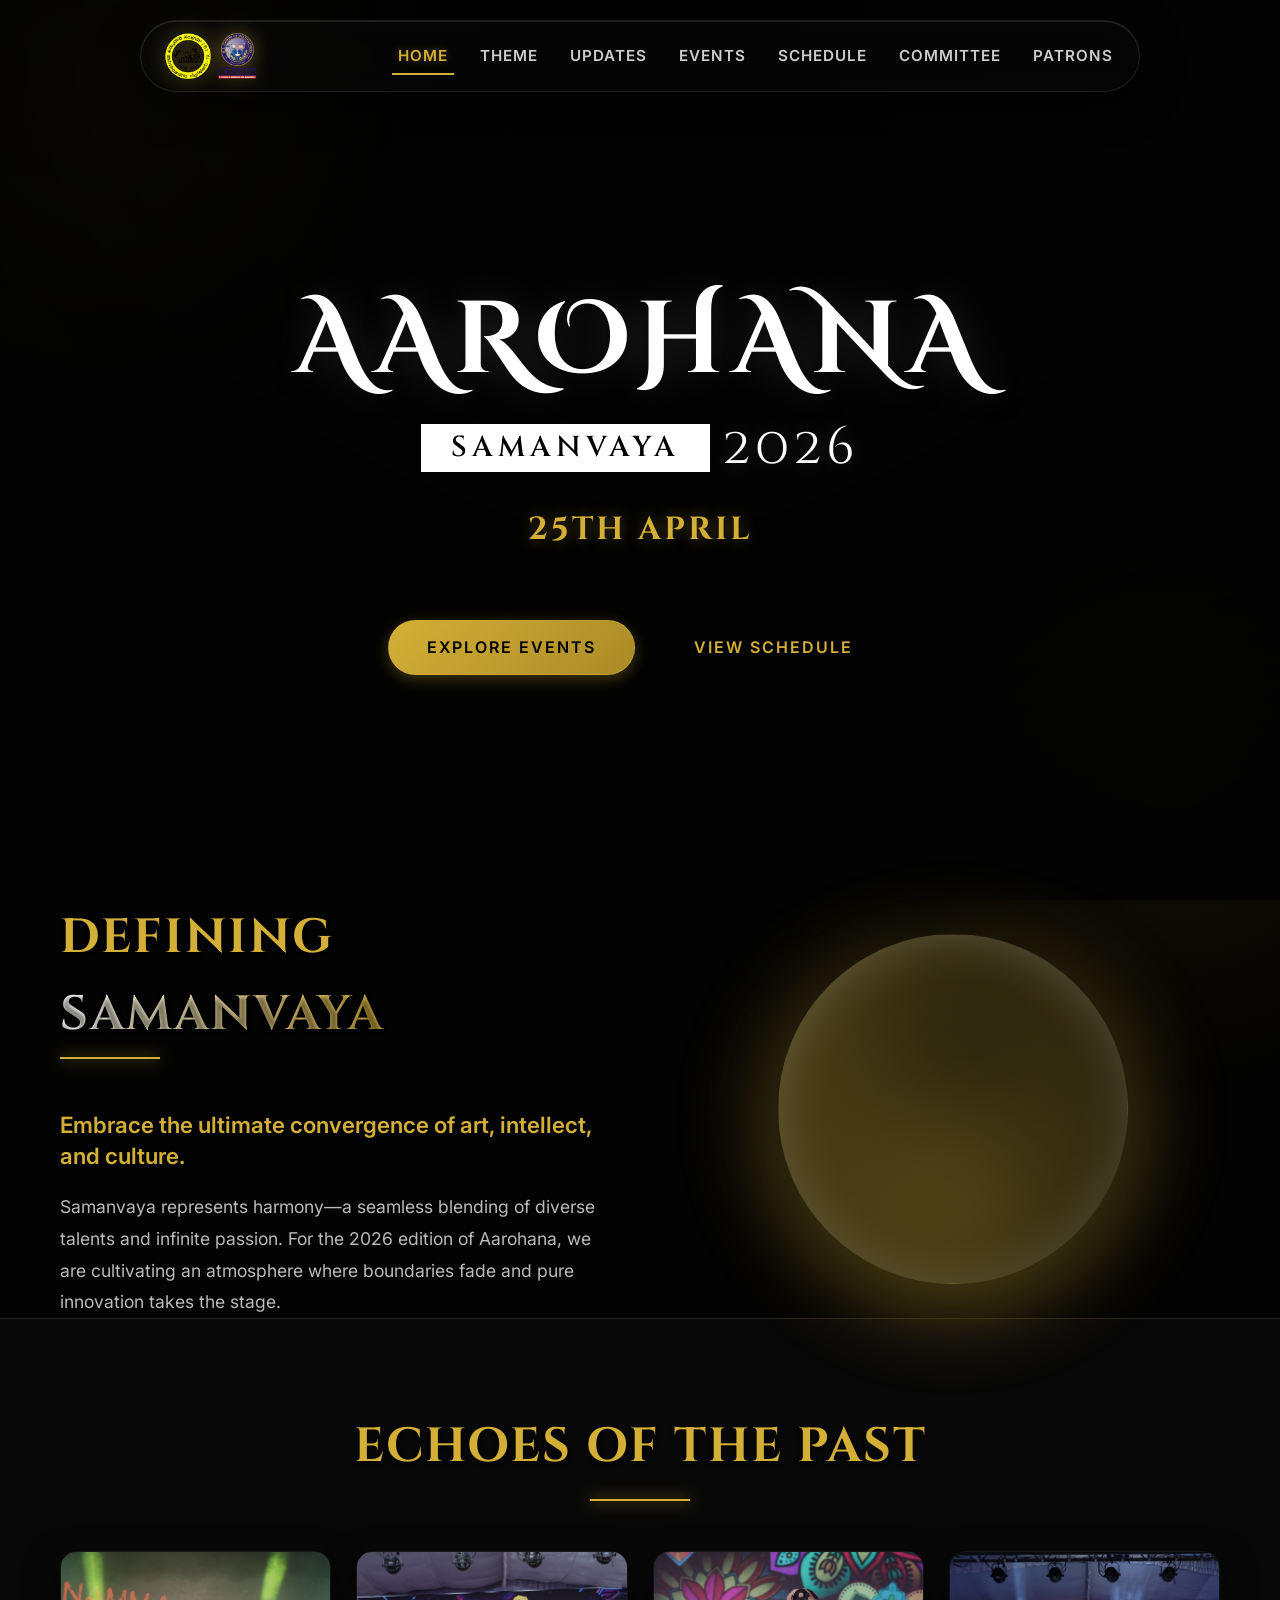
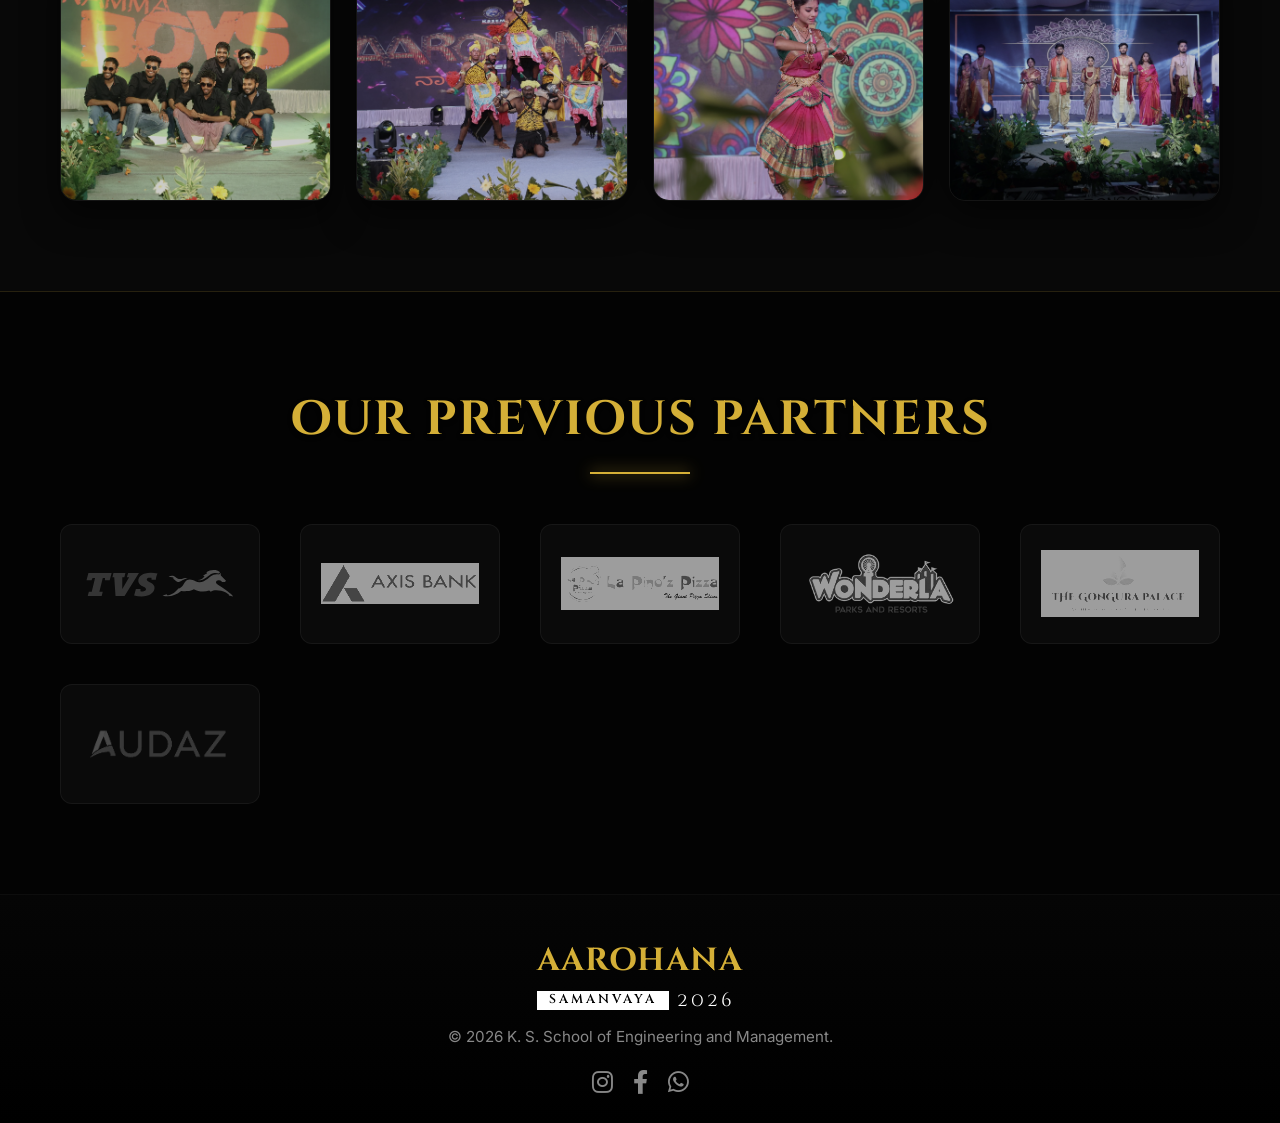
==== commit 34cb55e1: "removed live updates section from the main page" ====
--- a/index.html
+++ b/index.html
@@ -85,15 +85,6 @@
             </div>
         </section>
 
-        <!-- Live Updates Section -->
-        <section id="updates" class="content-section reveal stagger-container">
-            <div class="container">
-                <h2 class="section-title">Live Dispatch</h2>
-                <div class="updates-wrapper">
-                </div>
-            </div>
-        </section>
-
         <!-- Legacy Gallery -->
         <section id="gallery" class="content-section section-dark reveal stagger-container">
             <div class="container">
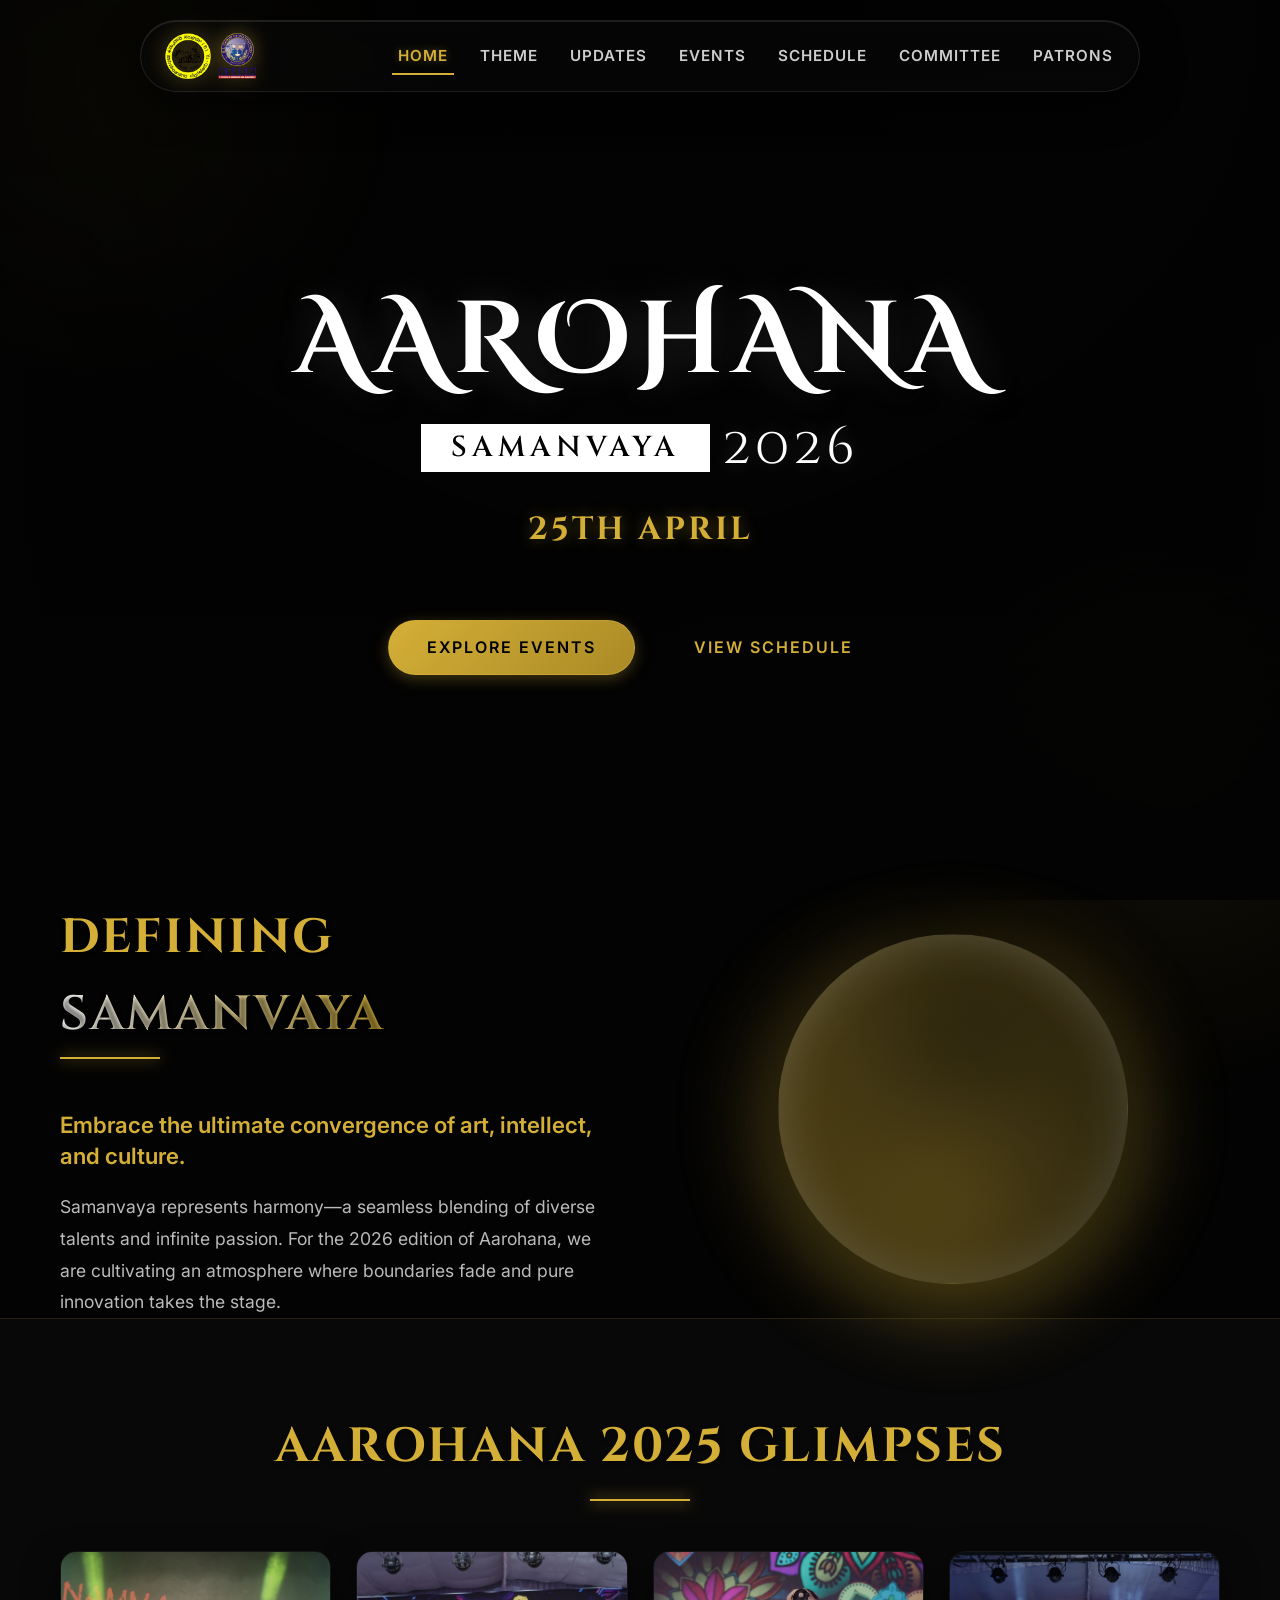
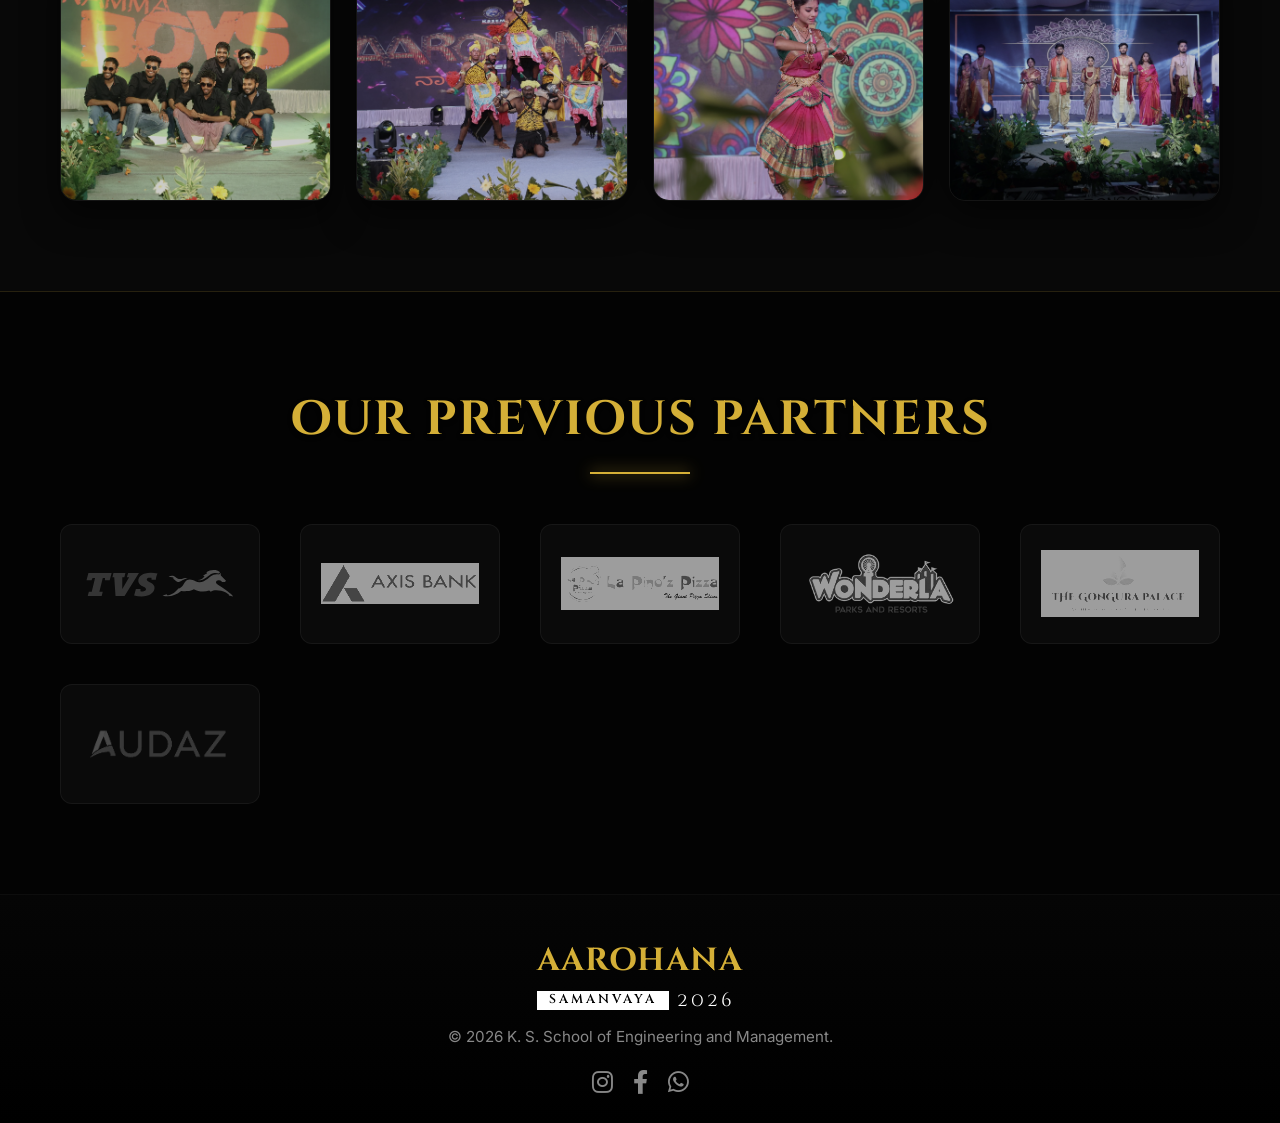
==== commit 78e27134: "refactor: update gallery section title and enhance CSS for better layout responsiveness" ====
--- a/index.html
+++ b/index.html
@@ -88,7 +88,7 @@
         <!-- Legacy Gallery -->
         <section id="gallery" class="content-section section-dark reveal stagger-container">
             <div class="container">
-                <h2 class="section-title">Echoes of the Past</h2>
+                <h2 class="section-title">Aarohana 2025 glimpses</h2>
                 <div class="masonry-gallery">
                     <div class="gallery-item tilt-card reveal"><img src="images/gallery/past-fest1.webp"
                             alt="Aarohana Fest Legacy"></div>
--- a/style.css
+++ b/style.css
@@ -35,6 +35,8 @@
 
 html {
     scroll-behavior: smooth;
+    max-width: 100%;
+    overflow-x: clip;
 }
 
 body {
@@ -43,6 +45,7 @@
     color: var(--text-color);
     line-height: 1.6;
     font-size: 16px;
+    max-width: 100%;
     overflow-x: hidden;
 }
 
@@ -116,9 +119,10 @@
     box-shadow: 0 10px 40px rgba(0, 0, 0, 0.8), inset 0 1px 0 rgba(255, 255, 255, 0.1);
     position: fixed;
     top: 20px;
-    left: 50%;
-    transform: translateX(-50%);
-    width: 90%;
+    left: 0;
+    right: 0;
+    margin-inline: auto;
+    width: calc(100% - 16px);
     max-width: 1000px;
     border-radius: 50px;
     z-index: 1000;
@@ -134,6 +138,7 @@
     display: flex;
     justify-content: space-between;
     align-items: center;
+    min-width: 0;
 }
 
 .logo img {
@@ -141,6 +146,10 @@
     width: auto;
     filter: drop-shadow(0 0 10px rgba(212, 175, 55, 0.4));
     transition: filter 0.3s;
+}
+
+.logo {
+    flex-shrink: 0;
 }
 
 .logo img:hover {
@@ -186,6 +195,8 @@
     font-size: 2rem;
     cursor: pointer;
     color: var(--primary-color);
+    margin-left: auto;
+    flex-shrink: 0;
 }
 
 /* --- Premium Hero Section --- */
@@ -1657,9 +1668,10 @@
     }
 
     .site-header {
-        width: 95%;
+        width: calc(100% - 12px);
         border-radius: 30px;
         padding: 8px 15px;
+        top: 10px;
     }
 
     .logo img {
@@ -1730,7 +1742,7 @@
     .main-navigation {
         position: fixed;
         top: 0;
-        right: -100%;
+        right: 0;
         width: 280px;
         height: 100vh;
         height: 100dvh;
@@ -1738,7 +1750,8 @@
         backdrop-filter: blur(20px);
         box-shadow: -5px 0 25px rgba(0, 0, 0, 0.8);
         border-left: 1px solid var(--border-medium);
-        transition: right 0.4s cubic-bezier(0.77, 0, 0.175, 1);
+        transform: translateX(100%);
+        transition: transform 0.4s cubic-bezier(0.77, 0, 0.175, 1);
         z-index: 1000;
         display: flex;
         flex-direction: column;
@@ -1746,7 +1759,7 @@
     }
 
     .main-navigation.active {
-        right: 0;
+        transform: translateX(0);
     }
 
     .main-navigation ul {
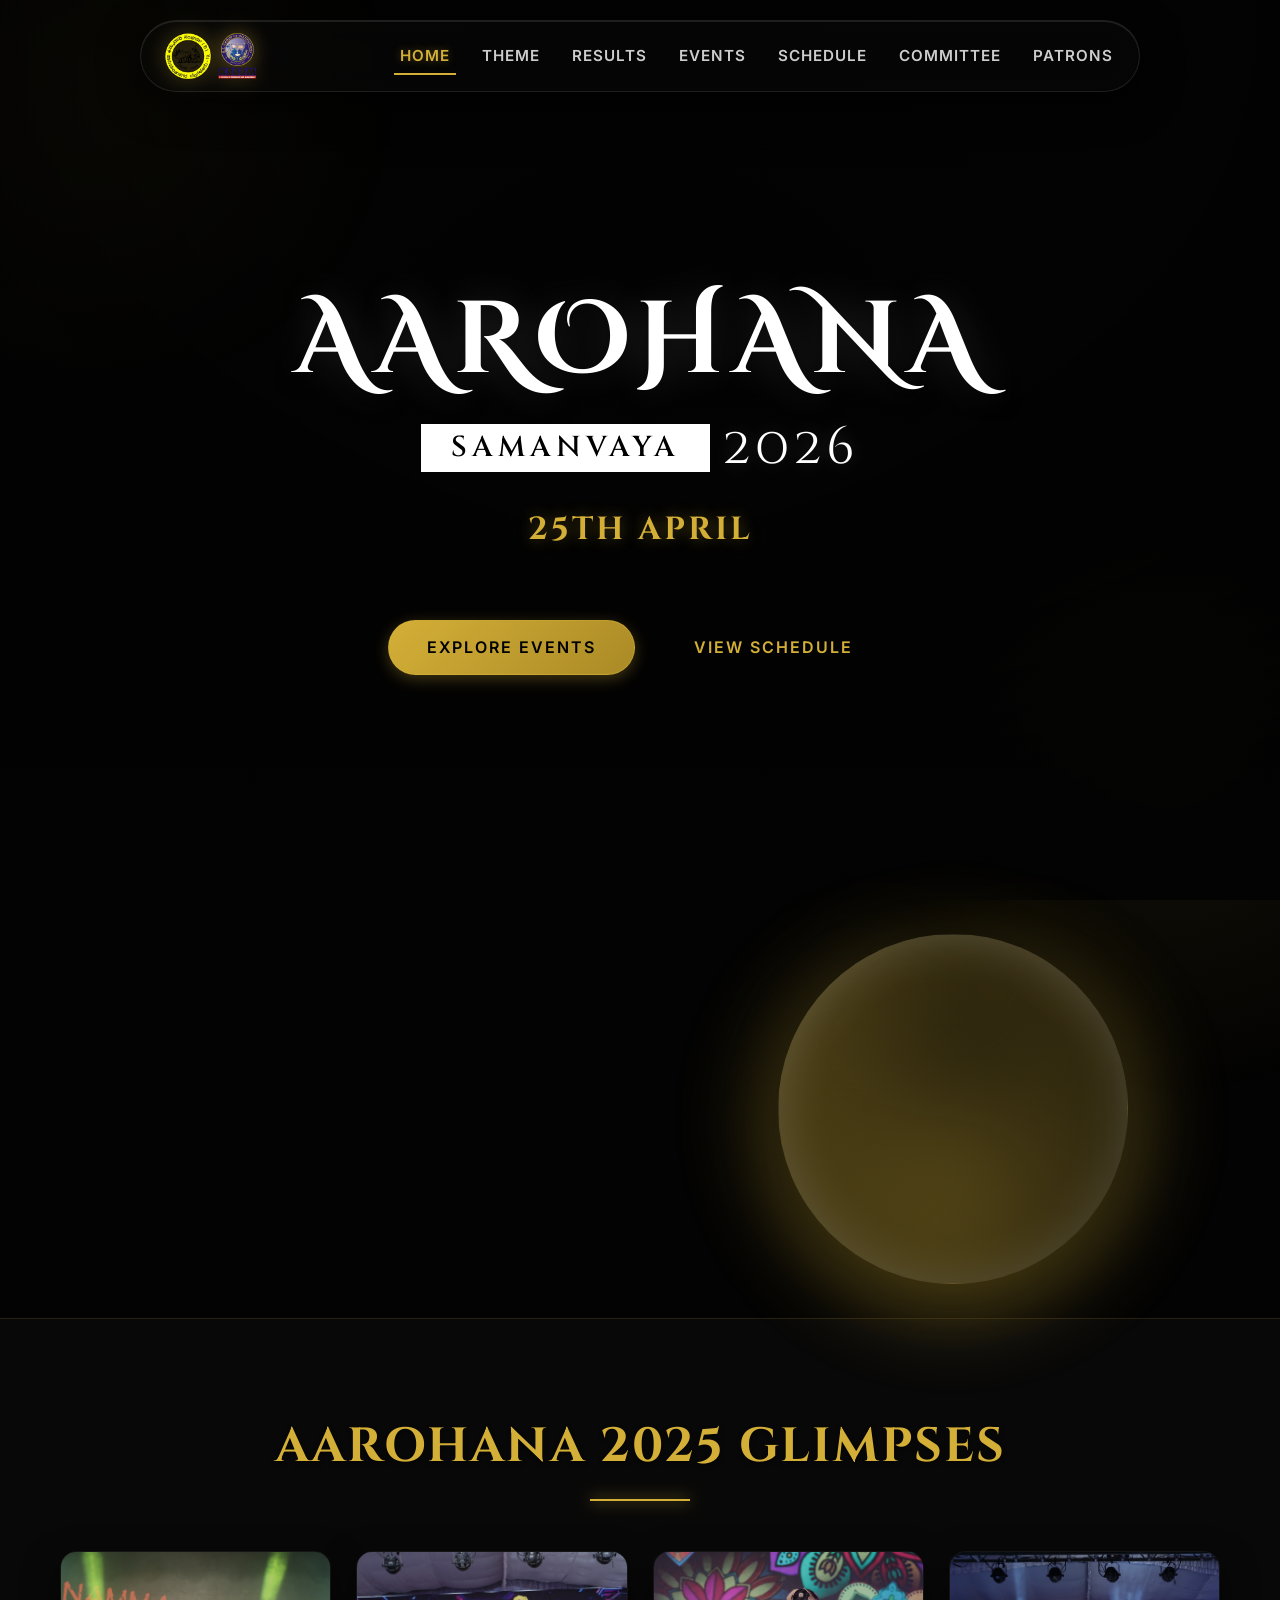
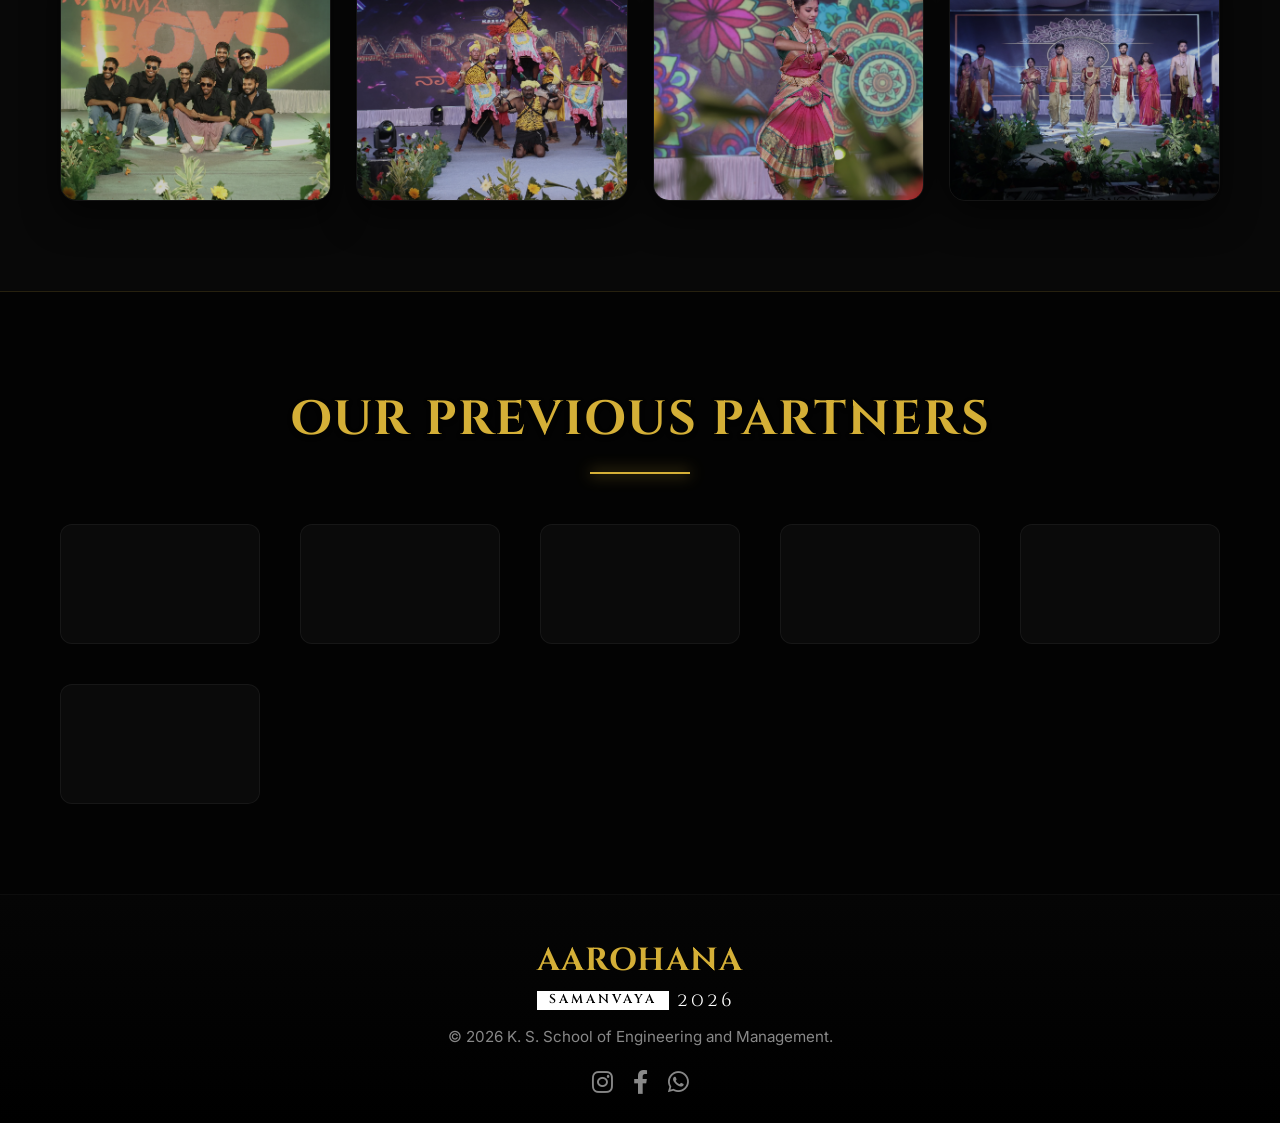
==== commit 3e199346: "Update navigation links to replace 'Updates' with 'Results' across multiple pages" ====
--- a/index.html
+++ b/index.html
@@ -29,10 +29,11 @@
                 <a href="index.html"><img src="images/logo/kssem-logo-placeholder.webp" alt="KSSEM Logo"></a>
             </div>
             <nav class="main-navigation">
+                <button class="menu-close" aria-label="Close Menu">&times;</button>
                 <ul>
                     <li><a href="index.html" class="active">Home</a></li>
                     <li><a href="index.html#samanvaya">Theme</a></li>
-                    <li><a href="index.html#updates">Updates</a></li>
+                    <li><a href="results.html">Results</a></li>
                     <li><a href="events.html">Events</a></li>
                     <li><a href="schedule.html">Schedule</a></li>
                     <li><a href="committee.html">Committee</a></li>
--- a/style.css
+++ b/style.css
@@ -197,6 +197,21 @@
     color: var(--primary-color);
     margin-left: auto;
     flex-shrink: 0;
+}
+
+.menu-close {
+    display: none;
+    background: transparent;
+    border: 1px solid rgba(212, 175, 55, 0.35);
+    color: var(--primary-color);
+    width: 42px;
+    height: 42px;
+    border-radius: 50%;
+    font-size: 1.8rem;
+    line-height: 1;
+    cursor: pointer;
+    align-items: center;
+    justify-content: center;
 }
 
 /* --- Premium Hero Section --- */
@@ -980,14 +995,15 @@
 /* Remove old poster styles but keep image as preview */
 .event-poster-image {
     width: 100%;
-    height: 260px;
+    height: auto;
+    aspect-ratio: 3 / 4;
     object-fit: contain;
     display: block;
     border-bottom: 2px solid rgba(212, 175, 55, 0.2);
     filter: brightness(0.9);
     transition: filter 0.4s ease;
-    background-color: rgba(5, 5, 5, 0.6);
-    padding: 10px;
+    background-color: rgba(5, 5, 5, 0.95);
+    padding: 0;
 }
 
 .event-card:hover .event-poster-image {
@@ -1012,7 +1028,7 @@
 
     .event-poster-image {
         height: auto;
-        aspect-ratio: 4 / 3;
+        aspect-ratio: 3 / 4;
         object-fit: contain;
     }
 }
@@ -1758,6 +1774,14 @@
         justify-content: center;
     }
 
+    .menu-close {
+        display: inline-flex;
+        position: absolute;
+        top: 18px;
+        right: 18px;
+        z-index: 1;
+    }
+
     .main-navigation.active {
         transform: translateX(0);
     }
@@ -2005,7 +2029,7 @@
 
     .event-poster-image {
         height: auto;
-        aspect-ratio: 4 / 3;
+        aspect-ratio: 3 / 4;
         object-fit: contain;
     }
 
